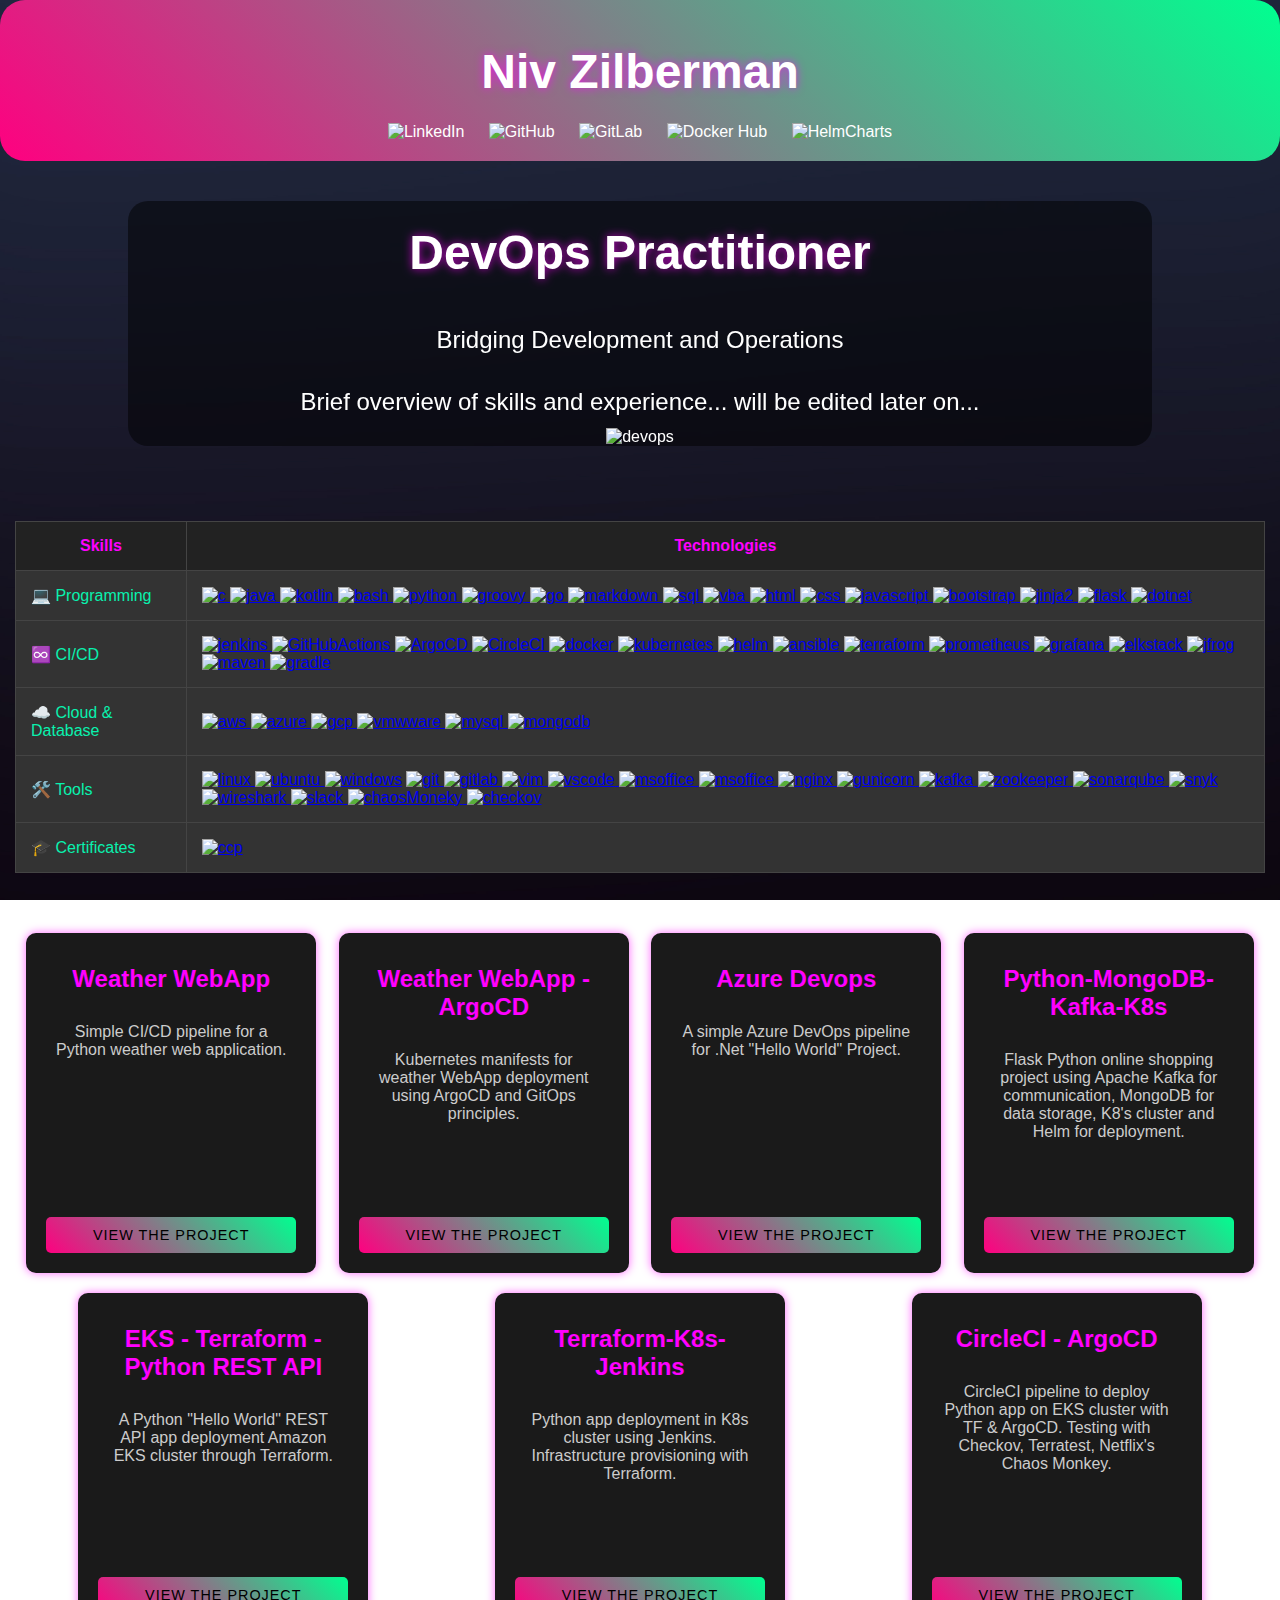
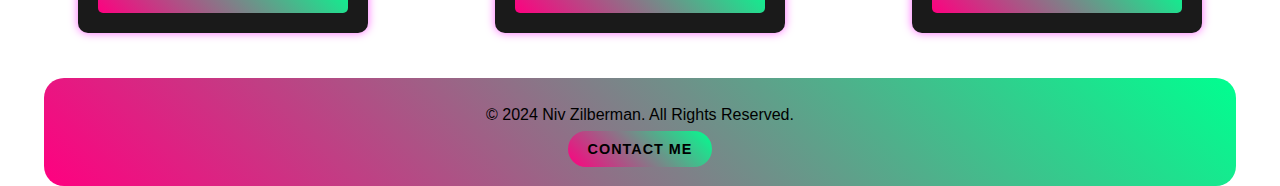
==== index.html @ fedc9cf6 "Update index.html" ====
<!DOCTYPE html>
<html lang="en">
<head>
    <meta charset="UTF-8">
    <meta name="viewport" content="width=device-width, initial-scale=1.0">
    <title>Niv's DevOps Portfolio</title>
    <style>
        html {
            scroll-behavior: smooth;
            height: 100%;
        }
        
        body {
            background: url('./images/bg.jpg') no-repeat center center fixed;
            background-size: cover;
            height: 100%;
            color: #e6e6e6;
            font-family: 'Roboto', sans-serif;
            margin: 0;
            padding: 0;
            box-sizing: border-box;
        }

        h1, h2, h3, p {
            margin: 0;
            padding: 0.5em;
        }

        header {
            background: linear-gradient(45deg, #ff0080, #00ff90);
            border-radius: 25px;
            padding: 20px;
            text-align: center;
            color: white;
        }

        header h1 {
            font-size: 3rem;
            text-shadow: 0 0 10px rgba(255, 0, 255, 0.7);
        }

        nav a {
            margin: 10px;
            text-decoration: none;
            color: white;
        }

        nav a:hover {
            transform: scale(1.1);
            transition: transform 0.2s;
        }

        nav img {
            transition: transform 0.2s;
        }

        nav img:hover {
            transform: scale(1.2);
        }

        .hero {
            background: url('https://images.unsplash.com/photo-1516168810939-79b33800f27d?fit=crop&w=1000&h=600&q=80') center/cover no-repeat;
            color: white;
            text-align: center;
            padding: 40px 0;
            position: relative;
        }

        .hero div {
            background: rgba(0, 0, 0, 0.5);
            border-radius: 20px;
            backdrop-filter: blur(10px);
            max-width: 80%;
            margin: 0 auto;
        }

        .hero h2 {
            font-size: 3rem;
            text-shadow: 0 0 10px rgba(255, 0, 255, 0.7);
        }

        .hero p {
            font-size: 1.5rem;
            margin-top: 10px;
         }

        .skills {
            padding: 15px;
            text-align: center;
        }

        .skills h2 {
            font-size: 3rem;
            color: #ff00ff;
        }

        .skills .table-wrapper {
            margin-top: 20px;
        }

        table {
            width: 100%;
            border-collapse: collapse;
            margin: 20px 0;
        }

        table th, table td {
            padding: 15px;
            border: 1px solid #444;
        }

        table th {
            background-color: #222;
            text-align: center;
            color: #ff00ff;
        }

        table td {
            background-color: #333;
            color: #09f1ae ;
            text-align: left;
        }
        
        .projects {
            color: #e6e6e6;
            padding: 15px;
            display: flex;
            flex-wrap: wrap;
            justify-content: space-around;
        }

        .project-card {
            background-color: #1a1a1a;
            border-radius: 10px;
            padding: 20px;
            margin: 10px;
            width: 250px;
            box-shadow: 0 0 10px rgba(255, 0, 255, 0.6);
            text-align: center;
            display: flex;
            flex-direction: column;
            justify-content: space-between;
            height: 300px; 
        }

        .project-card:hover {
            transform: translateY(-10px);
        }

        .project-card h3 {
            font-size: 1.5rem;
            color: #ff00ff;
            margin-bottom: 10px;
        }

        .project-card p {
            color: #cccccc;
        }

        .project-card .btn {
            margin-top: auto;
            align-self: stretch;
            background-color: #ec44f1;
            color: black;
            border: none;
            padding: 10px 20px;
            border-radius: 5px;
            cursor: pointer;
            transition: background-color 0.3s;
        }

        .btn {
            margin-top: 15px;
            padding: 10px 20px;
            background: linear-gradient(45deg, #ff0080, #00ff90);
            color: white;
            border: none;
            border-radius: 5px;
            cursor: pointer;
            text-transform: uppercase;
            letter-spacing: 1px;
        }

        .btn a {
            text-decoration: none;
            color: inherit;
        }

        .btn:hover {
            background: linear-gradient(45deg, #00ff90, #ff0080);
        }
        
        footer {
            background-color: #1e1e1e;
            color: #888;
            text-align: center;
            padding: 20px;
            font-size: 0.9rem;
        }

        footer p {
            color: #999;
        }

        footer p a {
            color: #00ff90;
            text-decoration: none;
        }

        footer p a:hover {
            color: #ff0080;
        }
    </style>
</head>
<body>

<header id="top">
    <h1>Niv Zilberman</h1>
    <nav>
        <a href="https://www.linkedin.com/in/niv-zilberman/"><img width="32px" alt="LinkedIn" title="LinkedIn" src="https://i.imgur.com/yRpa1dQ.png"/></a>
        <a href="https://github.com/niv-devops"><img src="https://static-00.iconduck.com/assets.00/github-desktop-icon-256x256-rporzkkh.png" width="40" height="40" alt="GitHub"/></a>
        <a href="https://gitlab.com/realgoofy"><img width="50px" alt="GitLab" title="GitLab" src="https://img.icons8.com/nolan/200/gitlab.png"/></a>
        <a href="https://hub.docker.com/u/devopsgoofy"><img src="https://miro.medium.com/v2/resize:fit:601/0*1XzkA-KeQkc2ugix.png" width="60" height="40" alt="Docker Hub"/></a>
        <a href="https://artifacthub.io/packages/search?user=goofy&sort=relevance&page=1"><img width="40px" alt="HelmCharts" title="HelmCharts" src="https://artifacthub.io/static/media/placeholder_pkg_helm.png"/></a>
    </nav>
</header>

<section class="hero">
    <div>
        <h2>DevOps Practitioner</h2>
        <p>Bridging Development and Operations</p>
        <p>Brief overview of skills and experience... will be edited later on...</p>
        <img src="https://www.doit.com/wp-content/uploads/2023/04/aws-dev-ops-hero-graphic-1.png" alt="devops" width="350" height="auto"/>
    </div>
</section>

<section class="skills">
    <div class="table-wrapper">
        <table>
            <thead>
                <tr>
                    <th>Skills</th>
                    <th>Technologies</th>
                </tr>
            </thead>
            <tbody>
                <tr>
                    <td>💻 Programming</td>
                    <td>
                      <a href="https://www.cprogramming.com" target="_blank" rel="noreferrer"> <img src="https://raw.githubusercontent.com/devicons/devicon/master/icons/c/c-original.svg" alt="c" width="40" height="40"/> </a>
                      <a href="https://www.java.com/en" target="_blank" rel="noreferrer"> <img src="https://upload.wikimedia.org/wikipedia/en/thumb/3/30/Java_programming_language_logo.svg/800px-Java_programming_language_logo.svg.png" alt="java" width="40" height="40"/> </a>
                      <a href="https://kotlinlang.org/" target="_blank" rel="noreferrer"> <img src="https://upload.wikimedia.org/wikipedia/commons/7/74/Kotlin_Icon.png" alt="kotlin" width="40" height="40"/> </a>
                    <a href="https://www.gnu.org/software/bash" target="_blank" rel="noreferrer"> <img src="https://i0.wp.com/cachecrew.com/blog/wp-content/uploads/2023/03/kisspng-bash-shell-script-command-line-interface-z-shell-5b3df572212d73.0687702015307871861359.png?fit=528%2C528&ssl=1" alt="bash" width="40" height="40"/> </a>
<a href="https://www.python.org" target="_blank" rel="noreferrer"> <img src="https://raw.githubusercontent.com/devicons/devicon/master/icons/python/python-original.svg" alt="python" width="40" height="40"/> </a>
<a href="https://groovy-lang.org" target="_blank" rel="noreferrer"> <img src="https://upload.wikimedia.org/wikipedia/commons/thumb/3/36/Groovy-logo.svg/800px-Groovy-logo.svg.png" alt="groovy" width="40" height="40"/> </a>
<a href="https://go.dev/" target="_blank" rel="noreferrer"> <img src="https://miro.medium.com/v2/resize:fit:600/1*i2skbfmDsHayHhqPfwt6pA.png" alt="go" width="40" height="40"/> </a>
<a href="https://yaml.org" target="_blank" rel="noreferrer"> <img src="https://cdn-icons-png.flaticon.com/256/9749/9749063.png" alt="markdown" width="40" height="40"/> </a>
<a href="https://www.mysql.com" target="_blank" rel="noreferrer"> <img src="https://cdn.freelogovectors.net/svg12/azure_sql_database_logo_freelogovectors.net.svg" alt="sql" width="40" height="40"/> </a>
<a href="https://learn.microsoft.com/en-us/office/vba/api/overview/" target="_blank" rel="noreferrer"> <img src="https://virochenko.gallerycdn.vsassets.io/extensions/virochenko/vba-fullcodesnippets/1.4.0/1699541420755/Microsoft.VisualStudio.Services.Icons.Default" alt="vba" width="40" height="40"/> </a>
<a href="https://html.spec.whatwg.org" target="_blank" rel="noreferrer"> <img src="https://cdn.iconscout.com/icon/free/png-256/free-html-5-logo-icon-download-in-svg-png-gif-file-formats--programming-langugae-language-pack-logos-icons-1175208.png?f=webp&w=256" alt="html" width="40" height="40"/> </a>
<a href="https://www.w3.org/TR/CSS/#css" target="_blank" rel="noreferrer"> <img src="https://cdn.worldvectorlogo.com/logos/css-3.svg" alt="css" width="40" height="40"/> </a>
<a href="https://ecma-international.org/publications-and-standards/standards/ecma-262/" target="_blank" rel="noreferrer"> <img src="https://seeklogo.com/images/J/javascript-logo-8892AEFCAC-seeklogo.com.png" alt="javascript" width="40" height="40"/> </a>
<a href="https://getbootstrap.com/" target="_blank" rel="noreferrer"> <img src="https://upload.wikimedia.org/wikipedia/commons/thumb/b/b2/Bootstrap_logo.svg/1200px-Bootstrap_logo.svg.png" alt="bootstrap" width="40" height="40"/> </a>
<a href="https://jinja.palletsprojects.com/en/stable/" target="_blank" rel="noreferrer"> <img src="https://w.wol.ph/wp-content/uploads/2014/01/jinja2.png" alt="jinja2" width="40" height="40"/> </a>
<a href="https://flask.palletsprojects.com/" target="_blank" rel="noreferrer"> <img src="https://img.icons8.com/?size=128&id=ewGOClUtmFX4&format=png" alt="flask" width="40" height="40"/> </a>
<a href="https://dotnet.microsoft.com/en-us/" target="_blank" rel="noreferrer"> <img src="https://static-00.iconduck.com/assets.00/dotnet-icon-2048x2048-6nj1im30.png" alt="dotnet" width="40" height="40"/> </a>
                  </td>
                    </td>
                </tr>
                <tr>
                    <td>♾️ CI/CD</td>
                    <td>
                        <a href="https://www.jenkins.io" target="_blank" rel="noreferrer"> <img src="https://www.vectorlogo.zone/logos/jenkins/jenkins-icon.svg" alt="jenkins" width="40" height="40"/> </a>
<a href="https://github.com/features/actions" target="_blank" rel="noreferrer"> <img src="https://miro.medium.com/v2/resize:fit:400/1*txwKGJOoQ2W0ka_9htbu0Q.png" alt="GitHubActions" width="40" height="40"/> </a>
<a href="https://argoproj.github.io/cd/" target="_blank" rel="noreferrer"> <img src="https://metakube.com/content/images/2023/02/argo-icon-color.png" alt="ArgoCD" width="40" height="40"/> </a>
                        <a href="https://circleci.com/" target="_blank" rel="noreferrer"> <img src="https://static-00.iconduck.com/assets.00/file-type-circleci-icon-252x256-0nzrwpuu.png" alt="CircleCI" width="40" height="40"/> </a>
<a href="https://www.docker.com/" target="_blank" rel="noreferrer"> <img src="https://raw.githubusercontent.com/devicons/devicon/master/icons/docker/docker-original-wordmark.svg" alt="docker" width="40" height="40"/> </a>
<a href="https://kubernetes.io" target="_blank" rel="noreferrer"> <img src="https://www.vectorlogo.zone/logos/kubernetes/kubernetes-icon.svg" alt="kubernetes" width="40" height="40"/> </a>
<a href="https://helm.sh/" target="_blank" rel="noreferrer"> <img src="https://miro.medium.com/v2/resize:fit:303/1*nViWw5hFgS7l3vu1RkO3YA.png" alt="helm" width="40" height="40"/> </a>
<a href="https://www.ansible.com/" target="_blank" rel="noreferrer"> <img src="https://static-00.iconduck.com/assets.00/file-type-ansible-icon-256x256-ubp9wpth.png" alt="ansible" width="40" height="40"/> </a>
<a href="https://www.terraform.io/" target="_blank" rel="noreferrer"> <img src="https://static-00.iconduck.com/assets.00/terraform-icon-1803x2048-hodrzd3t.png" alt="terraform" width="40" height="40"/> </a>
<a href="https://prometheus.io/" target="_blank" rel="noreferrer"> <img src="https://static-00.iconduck.com/assets.00/prometheus-icon-511x512-1vmxbcxr.png" alt="prometheus" width="40" height="40"/> </a>
<a href="https://grafana.com/" target="_blank" rel="noreferrer"> <img src="https://upload.wikimedia.org/wikipedia/commons/3/3b/Grafana_icon.svg" alt="grafana" width="40" height="40"/> </a>
<a href="https://www.elastic.co/" target="_blank" rel="noreferrer"> <img src="https://global.discourse-cdn.com/uipath/optimized/3X/5/4/5461df8fd2fe783981b0180332821184b729980e_2_500x500.png" alt="elkstack" width="40" height="40"/> </a>
<a href="https://jfrog.com/" target="_blank" rel="noreferrer"> <img src="https://seeklogo.com/images/J/jfrog-logo-BECF90A154-seeklogo.com.png" alt="jfrog" width="40" height="40"/> </a>
<a href="https://maven.apache.org/" target="_blank" rel="noreferrer"> <img src="https://www.zeespire.com/assets/images/posts/0013/maven.png" alt="maven" width="40" height="40"/> </a>
<a href="https://gradle.org/" target="_blank" rel="noreferrer"> <img src="https://cdn.iconscout.com/icon/free/png-256/free-gradle-2-1174969.png" alt="gradle" width="40" height="40"/> </a>
                    </td>
                </tr>
                <tr>
                    <td>☁️ Cloud & Database</td>
                    <td>
                      <a href="https://aws.amazon.com" target="_blank" rel="noreferrer"> <img src="https://www.steerbridge.com/hs-fs/hubfs/Assets_2023/aws%20white%20transparent.png?width=400&height=259&name=aws%20white%20transparent.png" alt="aws" width="40" height="40"/> </a>
<a href="https://azure.microsoft.com/en-us" target="_blank" rel="noreferrer"> <img src="https://upload.wikimedia.org/wikipedia/commons/thumb/f/fa/Microsoft_Azure.svg/1200px-Microsoft_Azure.svg.png" alt="azure" width="40" height="40"/> </a>
<a href="https://cloud.google.com/?hl=en" target="_blank" rel="noreferrer"> <img src="https://www.univio.com/wp-content/uploads/2023/07/GCP-Logo-sygnet-1.png" alt="gcp" width="40" height="40"/> </a>
<a href="https://www.vmware.com/" target="_blank" rel="noreferrer"> <img src="https://www.cloudcomputing-news.net/wp-content/uploads/2022/02/vmware-logo.png" alt="vmwware" width="40" height="40"/> </a>
<a href="https://www.mysql.com" target="_blank" rel="noreferrer"> <img src="https://cdn.clever-cloud.com/uploads/2023/03/mysql.svg" alt="mysql" width="40" height="40"/> </a>
<a href="https://www.mongodb.com" target="_blank" rel="noreferrer"> <img src="https://miro.medium.com/v2/resize:fit:512/1*doAg1_fMQKWFoub-6gwUiQ.png" alt="mongodb" width="40" height="40"/> </a>  
                    </td>
                </tr>
                <tr>
                    <td>🛠️ Tools</td>
                    <td>
                        <a href="https://www.linux.org" target="_blank" rel="noreferrer"> <img src="https://raw.githubusercontent.com/devicons/devicon/master/icons/linux/linux-original.svg" alt="linux" width="40" height="40"/> </a>
<a href="https://ubuntu.com" target="_blank" rel="noreferrer"> <img src="https://cp.beget.com/shared/n1byxn-jiJ9JcOXKDHTsER-FivGDMS94/ubuntu.png" alt="ubuntu" width="40" height="40"/> </a>
<a href="https://www.microsoft.com/en-us/windows" target="_blank" rel="noreferrer"><img src="https://upload.wikimedia.org/wikipedia/commons/thumb/5/5f/Windows_logo_-_2012.svg/1024px-Windows_logo_-_2012.svg.png" alt="windows" width="40" height="40"/></a>
<a href="https://git-scm.com/" target="_blank" rel="noreferrer"> <img src="https://www.vectorlogo.zone/logos/git-scm/git-scm-icon.svg" alt="git" width="40" height="40"/> </a>
<a href="https://about.gitlab.com" target="_blank" rel="noreferrer"> <img src="https://www.cloudservices.store/site/wp-content/uploads/2020/10/logo-extra-whitespace.png" alt="gitlab" width="40" height="40"/> </a>
<a href="https://www.vim.org" target="_blank" rel="noreferrer"> <img src="https://upload.wikimedia.org/wikipedia/commons/9/9f/Vimlogo.svg" alt="vim" width="40" height="40"/> </a>
<a href="https://code.visualstudio.com" target="_blank" rel="noreferrer"> <img src="https://i0.wp.com/teech.com.br/wp-content/uploads/2020/01/VsCode.png?fit=512%2C512" alt="vscode" width="40" height="40"/> </a>
<a href="https://www.office.com" target="_blank" rel="noreferrer"> <img src="https://iconape.com/wp-content/png_logo_vector/microsoft-office-logo-2019-present.png" alt="msoffice" width="40" height="40"/> </a>
<a href="https://www.office.com" target="_blank" rel="noreferrer"> <img src="https://www.nexustek.com/wp-content/uploads/2024/08/Microsoft_365_2022.svg.png" alt="msoffice" width="40" height="40"/> </a>
<a href="https://nginx.org/en/" target="_blank" rel="noreferrer"> <img src="https://cdn.iconscout.com/icon/free/png-512/free-nginx-logo-icon-download-in-svg-png-gif-file-formats--technology-social-media-company-brand-vol-5-pack-logos-icons-2945048.png?f=webp&w=256" alt="nginx" width="40" height="40"/> </a>
<a href="https://gunicorn.org/" target="_blank" rel="noreferrer"> <img src="https://static-00.iconduck.com/assets.00/gunicorn-icon-2048x1245-14wjcllu.png" alt="gunicorn" width="40" height="40"/> </a>
<a href="https://kafka.apache.org/" target="_blank" rel="noreferrer"> <img src="https://www.sentinelone.com/wp-content/uploads/2019/07/19130737/Kafka_use_cases_indicated_by_Kafka_logo_with_Scalyr_colors.png" alt="kafka" width="40" height="40"/> </a>
<a href="https://zookeeper.apache.org/" target="_blank" rel="noreferrer"> <img src="https://dezyre.gumlet.io/files.dezyre.com/images/Tutorials/zookeeper_logo.png?w=360&dpr=2.6" alt="zookeeper" width="40" height="40"/> </a>
<a href="https://www.sonarsource.com/" target="_blank" rel="noreferrer"> <img src="https://cdn.worldvectorlogo.com/logos/sonarqube-1.svg" alt="sonarqube" width="40" height="40"/> </a>
<a href="https://snyk.io" target="_blank" rel="noreferrer"> <img src="https://cdnlogo.com/logos/s/52/snyk.svg" alt="snyk" width="40" height="40"/> </a>
<a href="https://www.wireshark.org/" target="_blank" rel="noreferrer"> <img src="https://upload.wikimedia.org/wikipedia/commons/thumb/c/c6/Wireshark_icon_new.png/480px-Wireshark_icon_new.png" alt="wireshark" width="40" height="40"/> </a>
<a href="https://slack.com" target="_blank" rel="noreferrer"> <img src="https://www.steel-eye.com/hubfs/Slack%20Logo.png" alt="slack" width="40" height="40"/> </a>
                        <a href="https://netflix.github.io/chaosmonkey/" target="_blank" rel="noreferrer"> <img src="https://media.licdn.com/dms/image/v2/C5612AQG3tvjyBHOGqw/article-inline_image-shrink_400_744/article-inline_image-shrink_400_744/0/1589904203932?e=1735171200&v=beta&t=L-qRQKycE-4OzBQaLV92BP9D48mmJB0X8tQR-Ium3Ls" alt="chaosMoneky" width="40" height="40"/> </a>
<a href="https://www.checkov.io/" target="_blank" rel="noreferrer"> <img src="https://miro.medium.com/v2/resize:fit:861/1*pCFbZ09LlUJpQdR21nnH0Q.png" alt="checkov" width="40" height="40"/> </a>
                    </td>
                </tr>
                <tr>
                    <td>🎓 Certificates</td>
                    <td>
                      <a href="https://www.credly.com/badges/6479e509-b1a1-4fa6-897b-a9df93da6d7f/public_url" target="_blank" rel="noreferrer"> <img src="https://d1.awsstatic.com/training-and-certification/certification-badges/AWS-Certified-Cloud-Practitioner_badge.634f8a21af2e0e956ed8905a72366146ba22b74c.png" alt="ccp" width="80" height="80"/> </a>    
                    </td>
                </tr>
            </tbody>
        </table>
    </div>
</section>

<section id="projects" class="projects">
    <div class="project-card">
        <h3 class="project-title">Weather WebApp</h3>
        <p class="project-description">Simple CI/CD pipeline for a Python weather web application.</p>
        <button class="btn"><a href="https://github.com/niv-devops/weather-webapp" style="color: inherit; text-decoration: none;">View The Project</a></button>
    </div>
    <div class="project-card">
        <h3 class="project-title">Weather WebApp - ArgoCD</h3>
        <p class="project-description">Kubernetes manifests for weather WebApp deployment using ArgoCD and GitOps principles.</p>
        <button class="btn"><a href="https://github.com/niv-devops/webapp-argocd" style="color: inherit; text-decoration: none;">View The Project</a></button>
    </div>
    <div class="project-card">
        <h3 class="project-title">Azure Devops</h3>
        <p class="project-description">A simple Azure DevOps pipeline for .Net "Hello World" Project.</p>
        <button class="btn"><a href="https://github.com/niv-devops/azure-devops-dotnet" style="color: inherit; text-decoration: none;">View The Project</a></button>
    </div>
    <div class="project-card">
        <h3 class="project-title">Python-MongoDB-Kafka-K8s</h3>
        <p class="project-description">Flask Python online shopping project using Apache Kafka for communication, MongoDB for data storage, K8's cluster and Helm for deployment.</p>
        <button class="btn"><a href="https://github.com/niv-devops/python-mongodb-kafka" style="color: inherit; text-decoration: none;">View The Project</a></button>
    </div>
    <div class="project-card">
        <h3 class="project-title">EKS - Terraform - Python REST API</h3>
        <p class="project-description">A Python "Hello World" REST API app deployment Amazon EKS cluster through Terraform.</p>
        <button class="btn"><a href="https://github.com/niv-devops/eks-terraform-python-rest-api" style="color: inherit; text-decoration: none;">View The Project</a></button>
    </div>
    <div class="project-card">
        <h3 class="project-title">Terraform-K8s-Jenkins</h3>
        <p class="project-description">Python app deployment in K8s cluster using Jenkins. Infrastructure provisioning with Terraform.</p>
        <button class="btn"><a href="https://github.com/niv-devops/tf-k8s-jenkins" style="color: inherit; text-decoration: none;">View The Project</a></button>
    </div>
    <div class="project-card">
        <h3 class="project-title">CircleCI - ArgoCD</h3>
        <p class="project-description">CircleCI pipeline to deploy Python app on EKS cluster with TF & ArgoCD. Testing with Checkov, Terratest, Netflix's Chaos Monkey.</p>
        <button class="btn"><a href="https://github.com/niv-devops/circleCI-argoCD" style="color: inherit; text-decoration: none;">View The Project</a></button>
    </div>
</section>

<footer class="footer">
    <p>© 2024 Niv Zilberman. All Rights Reserved.</p>
    <p><a href="#top" class="btn">Contact Me</a></p>
</footer>

    <style>
    footer {
        background: linear-gradient(45deg, #ff0080, #00ff90);
        padding: 20px;
        text-align: center;
        color: black;
        border-radius: 20px;
        margin: 20px auto;
        max-width: 90%;
    }

    footer p {
        color: black;
        font-size: 1rem;
    }

    footer p a {
        color: #fff;
        text-decoration: none;
        font-weight: bold;
    }

    footer p a:hover {
        color: #black;
    }

    .btn {
        padding: 10px 20px;
        background: linear-gradient(45deg, #ff0080, #00ff90);
        color: black;
        border: none;
        border-radius: 20px;
        cursor: pointer;
        text-transform: uppercase;
        font-size: 0.9rem;
    }

    .btn:hover {
        background: linear-gradient(45deg, #00ff90, #ff0080);
    }
</style>

</body>
</html>
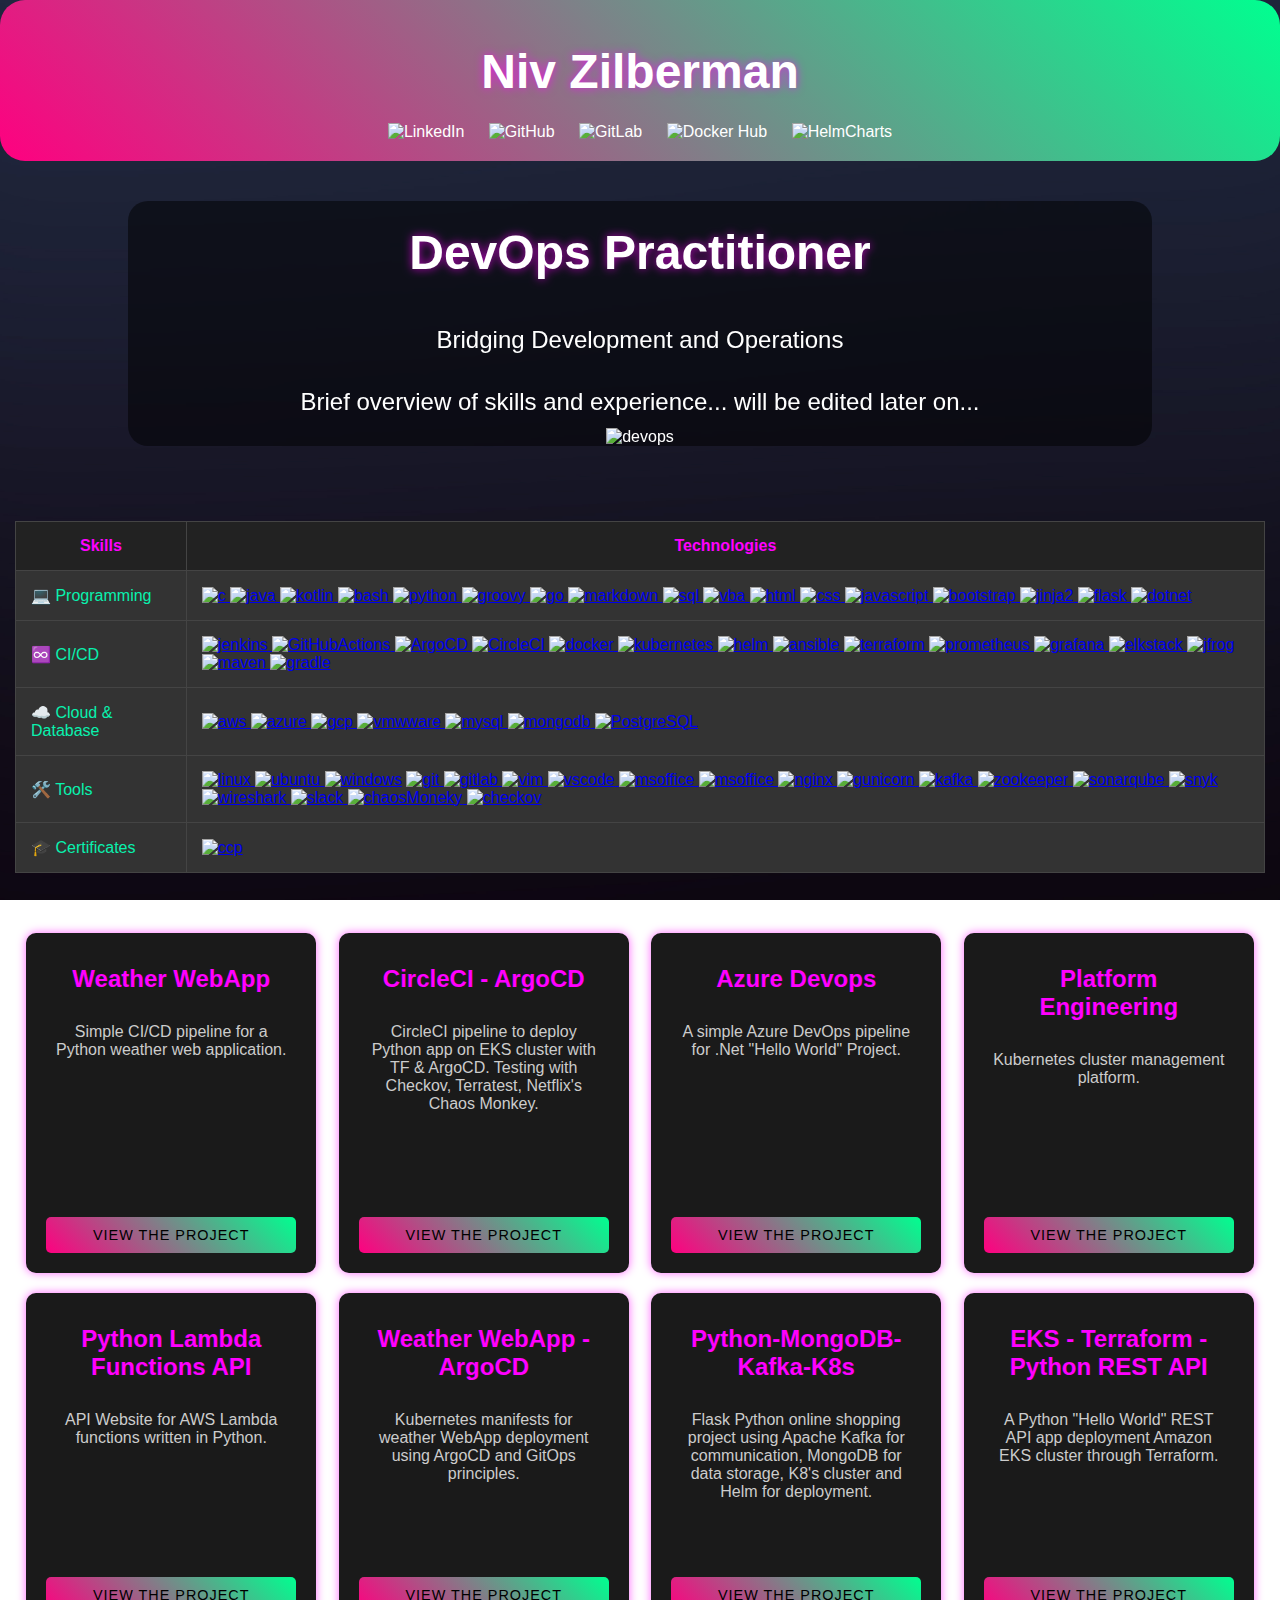
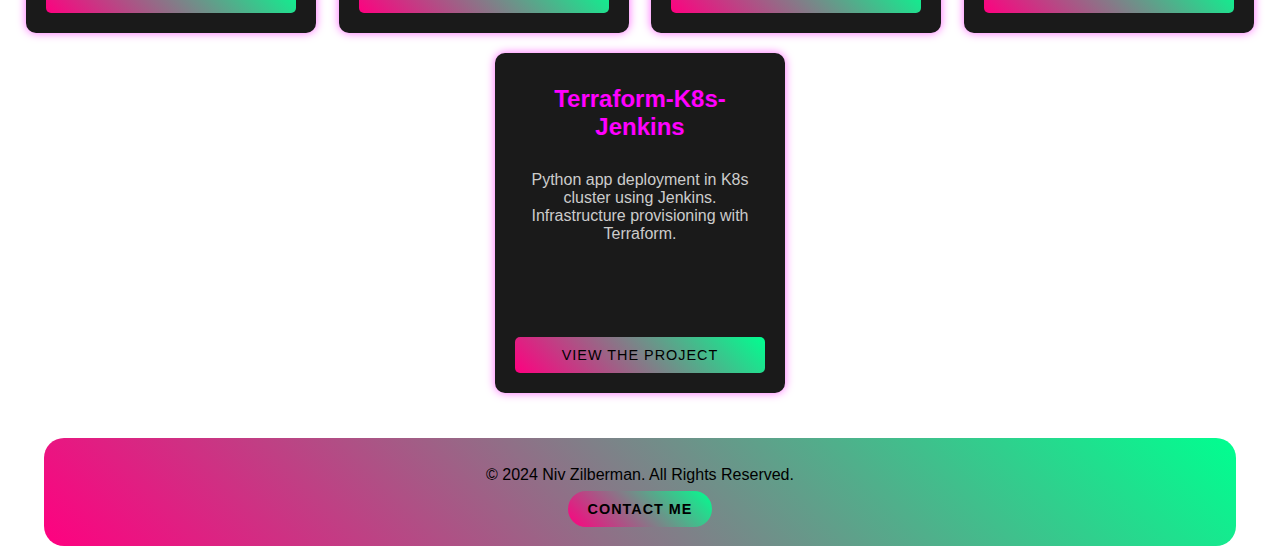
==== commit 6f94fbd7: "Update index.html" ====
--- a/index.html
+++ b/index.html
@@ -296,6 +296,7 @@
 <a href="https://www.vmware.com/" target="_blank" rel="noreferrer"> <img src="https://www.cloudcomputing-news.net/wp-content/uploads/2022/02/vmware-logo.png" alt="vmwware" width="40" height="40"/> </a>
 <a href="https://www.mysql.com" target="_blank" rel="noreferrer"> <img src="https://cdn.clever-cloud.com/uploads/2023/03/mysql.svg" alt="mysql" width="40" height="40"/> </a>
 <a href="https://www.mongodb.com" target="_blank" rel="noreferrer"> <img src="https://miro.medium.com/v2/resize:fit:512/1*doAg1_fMQKWFoub-6gwUiQ.png" alt="mongodb" width="40" height="40"/> </a>  
+<a href="https://www.postgresql.org/" target="_blank" rel="noreferrer"> <img src="https://upload.wikimedia.org/wikipedia/commons/thumb/2/29/Postgresql_elephant.svg/800px-Postgresql_elephant.svg.png" alt="PostgreSQL" width="40" height="40"/> </a>
                     </td>
                 </tr>
                 <tr>
@@ -340,16 +341,31 @@
         <button class="btn"><a href="https://github.com/niv-devops/weather-webapp" style="color: inherit; text-decoration: none;">View The Project</a></button>
     </div>
     <div class="project-card">
+        <h3 class="project-title">CircleCI - ArgoCD</h3>
+        <p class="project-description">CircleCI pipeline to deploy Python app on EKS cluster with TF & ArgoCD. Testing with Checkov, Terratest, Netflix's Chaos Monkey.</p>
+        <button class="btn"><a href="https://github.com/niv-devops/circleCI-argoCD" style="color: inherit; text-decoration: none;">View The Project</a></button>
+    </div>
+    <div class="project-card">
+        <h3 class="project-title">Azure Devops</h3>
+        <p class="project-description">A simple Azure DevOps pipeline for .Net "Hello World" Project.</p>
+        <button class="btn"><a href="https://github.com/niv-devops/azure-devops-dotnet" style="color: inherit; text-decoration: none;">View The Project</a></button>
+    </div>
+    <div class="project-card">
+        <h3 class="project-title">Platform Engineering</h3>
+        <p class="project-description">Kubernetes cluster management platform.</p>
+        <button class="btn"><a href="https://github.com/niv-devops/platform_engineering" style="color: inherit; text-decoration: none;">View The Project</a></button>
+    </div>
+    <div class="project-card">
+        <h3 class="project-title">Python Lambda Functions API</h3>
+        <p class="project-description">API Website for AWS Lambda functions written in Python.</p>
+        <button class="btn"><a href="https://github.com/niv-devops/python-lambda-api" style="color: inherit; text-decoration: none;">View The Project</a></button>
+    </div>
+    <div class="project-card">
         <h3 class="project-title">Weather WebApp - ArgoCD</h3>
         <p class="project-description">Kubernetes manifests for weather WebApp deployment using ArgoCD and GitOps principles.</p>
         <button class="btn"><a href="https://github.com/niv-devops/webapp-argocd" style="color: inherit; text-decoration: none;">View The Project</a></button>
     </div>
     <div class="project-card">
-        <h3 class="project-title">Azure Devops</h3>
-        <p class="project-description">A simple Azure DevOps pipeline for .Net "Hello World" Project.</p>
-        <button class="btn"><a href="https://github.com/niv-devops/azure-devops-dotnet" style="color: inherit; text-decoration: none;">View The Project</a></button>
-    </div>
-    <div class="project-card">
         <h3 class="project-title">Python-MongoDB-Kafka-K8s</h3>
         <p class="project-description">Flask Python online shopping project using Apache Kafka for communication, MongoDB for data storage, K8's cluster and Helm for deployment.</p>
         <button class="btn"><a href="https://github.com/niv-devops/python-mongodb-kafka" style="color: inherit; text-decoration: none;">View The Project</a></button>
@@ -363,11 +379,6 @@
         <h3 class="project-title">Terraform-K8s-Jenkins</h3>
         <p class="project-description">Python app deployment in K8s cluster using Jenkins. Infrastructure provisioning with Terraform.</p>
         <button class="btn"><a href="https://github.com/niv-devops/tf-k8s-jenkins" style="color: inherit; text-decoration: none;">View The Project</a></button>
-    </div>
-    <div class="project-card">
-        <h3 class="project-title">CircleCI - ArgoCD</h3>
-        <p class="project-description">CircleCI pipeline to deploy Python app on EKS cluster with TF & ArgoCD. Testing with Checkov, Terratest, Netflix's Chaos Monkey.</p>
-        <button class="btn"><a href="https://github.com/niv-devops/circleCI-argoCD" style="color: inherit; text-decoration: none;">View The Project</a></button>
     </div>
 </section>
 
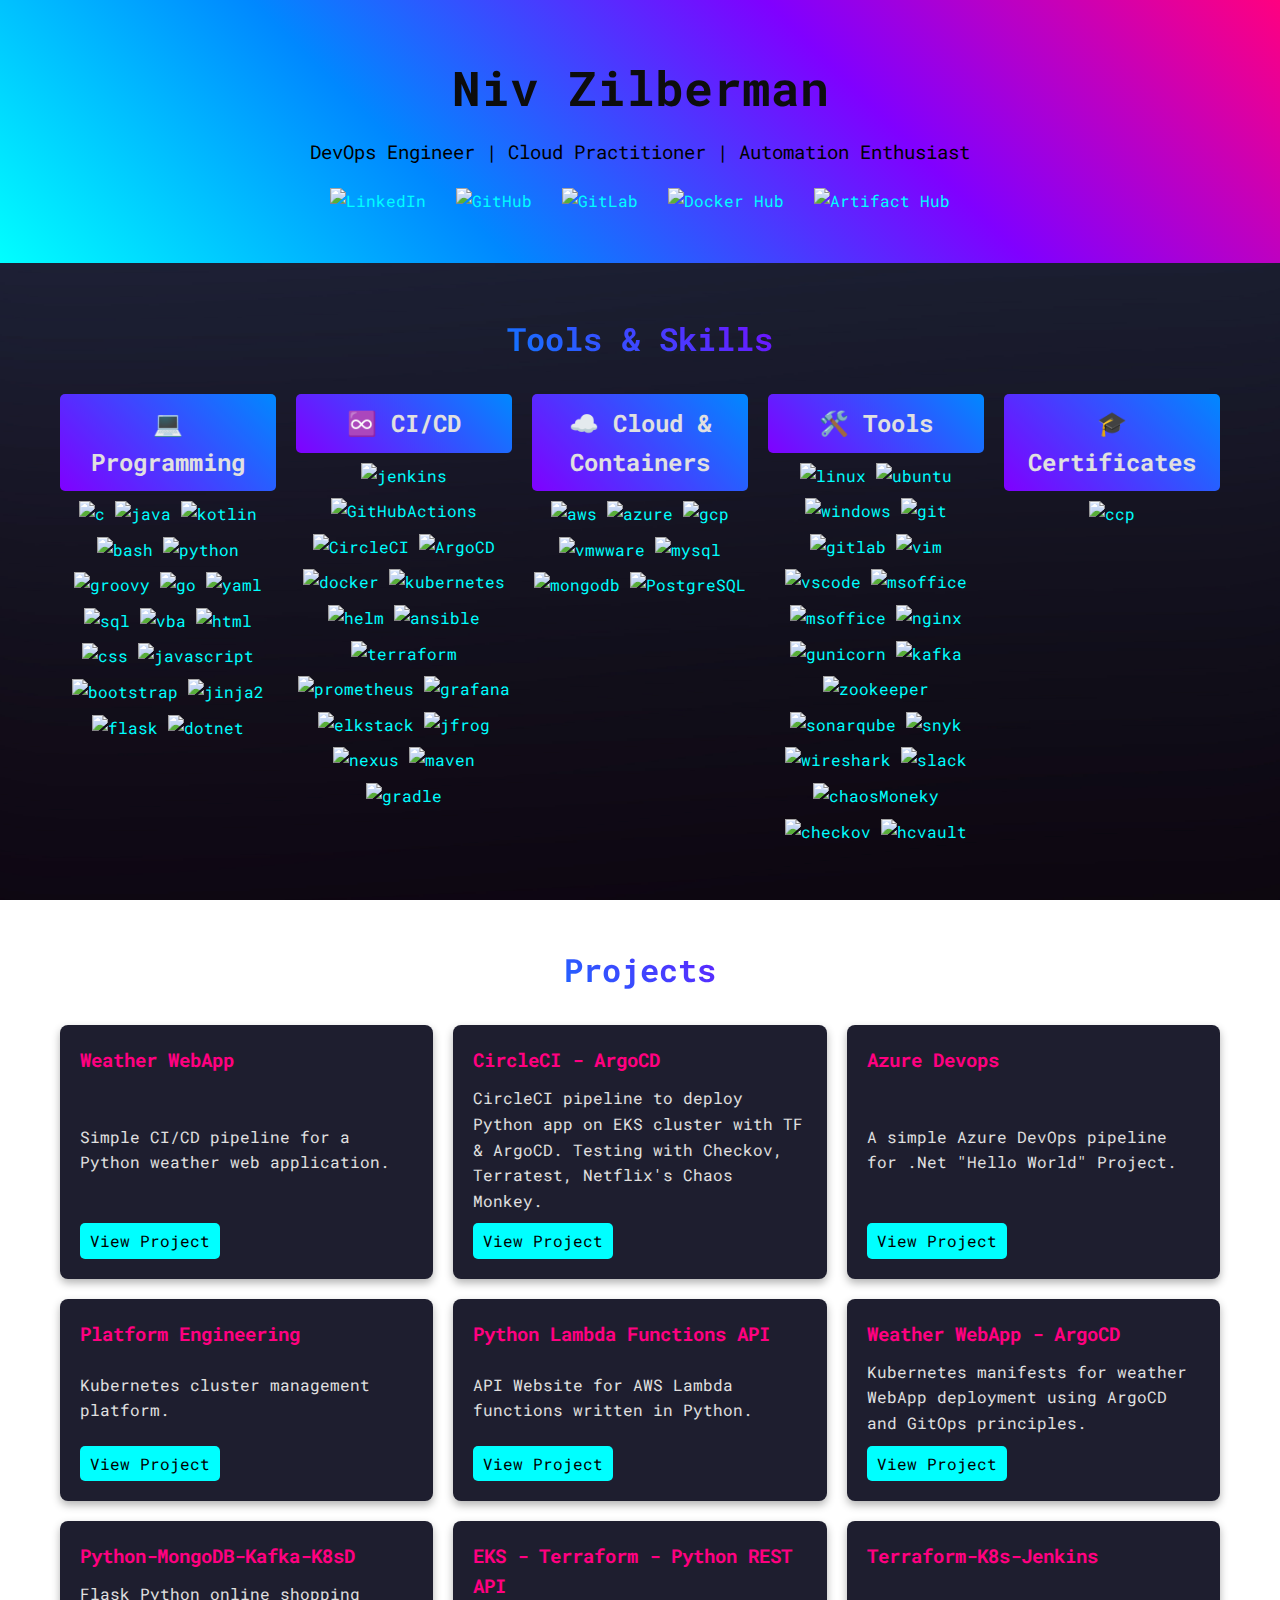
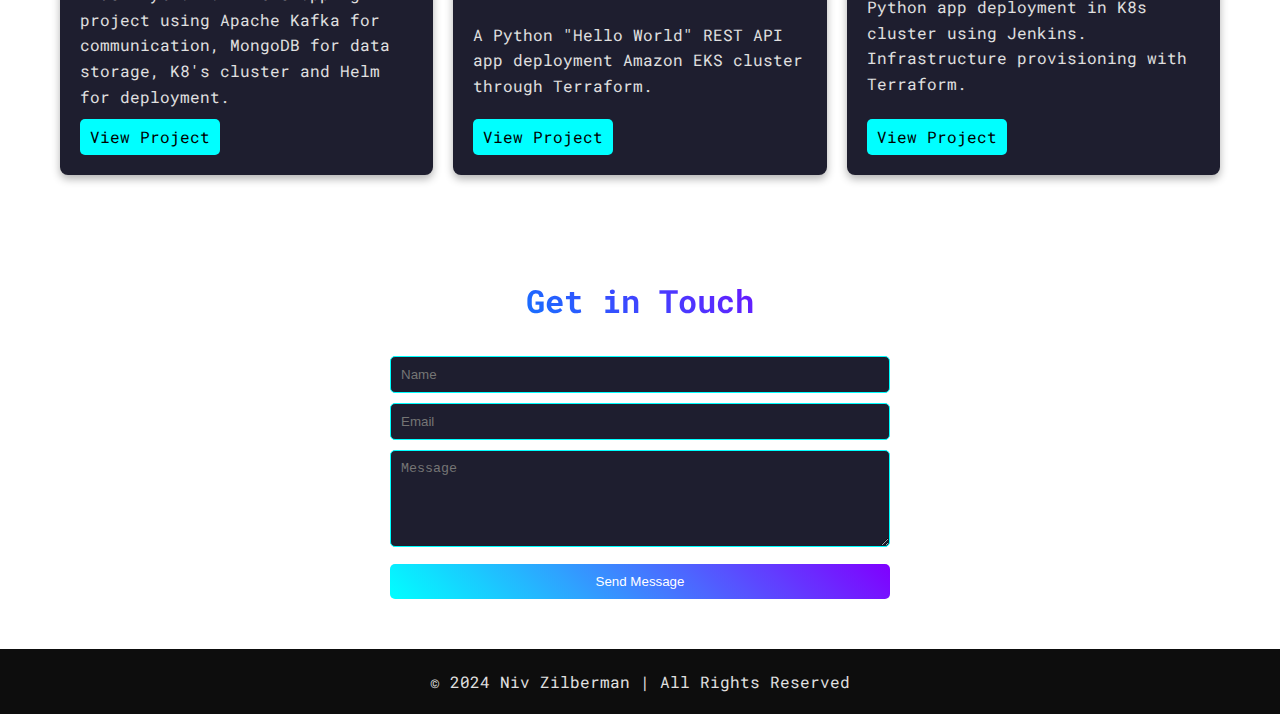
==== commit 9976485a: "Update index.html" ====
--- a/index.html
+++ b/index.html
@@ -1,433 +1,376 @@
 <!DOCTYPE html>
 <html lang="en">
 <head>
-    <meta charset="UTF-8">
-    <meta name="viewport" content="width=device-width, initial-scale=1.0">
-    <title>Niv's DevOps Portfolio</title>
-    <style>
-        html {
-            scroll-behavior: smooth;
-            height: 100%;
-        }
-        
-        body {
-            background: url('./images/bg.jpg') no-repeat center center fixed;
-            background-size: cover;
-            height: 100%;
-            color: #e6e6e6;
-            font-family: 'Roboto', sans-serif;
-            margin: 0;
-            padding: 0;
-            box-sizing: border-box;
-        }
-
-        h1, h2, h3, p {
-            margin: 0;
-            padding: 0.5em;
-        }
-
-        header {
-            background: linear-gradient(45deg, #ff0080, #00ff90);
-            border-radius: 25px;
-            padding: 20px;
-            text-align: center;
-            color: white;
-        }
-
-        header h1 {
-            font-size: 3rem;
-            text-shadow: 0 0 10px rgba(255, 0, 255, 0.7);
-        }
-
-        nav a {
-            margin: 10px;
-            text-decoration: none;
-            color: white;
-        }
-
-        nav a:hover {
-            transform: scale(1.1);
-            transition: transform 0.2s;
-        }
-
-        nav img {
-            transition: transform 0.2s;
-        }
-
-        nav img:hover {
-            transform: scale(1.2);
-        }
-
-        .hero {
-            background: url('https://images.unsplash.com/photo-1516168810939-79b33800f27d?fit=crop&w=1000&h=600&q=80') center/cover no-repeat;
-            color: white;
-            text-align: center;
-            padding: 40px 0;
-            position: relative;
-        }
-
-        .hero div {
-            background: rgba(0, 0, 0, 0.5);
-            border-radius: 20px;
-            backdrop-filter: blur(10px);
-            max-width: 80%;
-            margin: 0 auto;
-        }
-
-        .hero h2 {
-            font-size: 3rem;
-            text-shadow: 0 0 10px rgba(255, 0, 255, 0.7);
-        }
-
-        .hero p {
-            font-size: 1.5rem;
-            margin-top: 10px;
-         }
-
-        .skills {
-            padding: 15px;
-            text-align: center;
-        }
-
-        .skills h2 {
-            font-size: 3rem;
-            color: #ff00ff;
-        }
-
-        .skills .table-wrapper {
-            margin-top: 20px;
-        }
-
-        table {
-            width: 100%;
-            border-collapse: collapse;
-            margin: 20px 0;
-        }
-
-        table th, table td {
-            padding: 15px;
-            border: 1px solid #444;
-        }
-
-        table th {
-            background-color: #222;
-            text-align: center;
-            color: #ff00ff;
-        }
-
-        table td {
-            background-color: #333;
-            color: #09f1ae ;
-            text-align: left;
-        }
-        
-        .projects {
-            color: #e6e6e6;
-            padding: 15px;
-            display: flex;
-            flex-wrap: wrap;
-            justify-content: space-around;
-        }
-
-        .project-card {
-            background-color: #1a1a1a;
-            border-radius: 10px;
-            padding: 20px;
-            margin: 10px;
-            width: 250px;
-            box-shadow: 0 0 10px rgba(255, 0, 255, 0.6);
-            text-align: center;
-            display: flex;
-            flex-direction: column;
-            justify-content: space-between;
-            height: 300px; 
-        }
-
-        .project-card:hover {
-            transform: translateY(-10px);
-        }
-
-        .project-card h3 {
-            font-size: 1.5rem;
-            color: #ff00ff;
-            margin-bottom: 10px;
-        }
-
-        .project-card p {
-            color: #cccccc;
-        }
-
-        .project-card .btn {
-            margin-top: auto;
-            align-self: stretch;
-            background-color: #ec44f1;
-            color: black;
-            border: none;
-            padding: 10px 20px;
-            border-radius: 5px;
-            cursor: pointer;
-            transition: background-color 0.3s;
-        }
-
-        .btn {
-            margin-top: 15px;
-            padding: 10px 20px;
-            background: linear-gradient(45deg, #ff0080, #00ff90);
-            color: white;
-            border: none;
-            border-radius: 5px;
-            cursor: pointer;
-            text-transform: uppercase;
-            letter-spacing: 1px;
-        }
-
-        .btn a {
-            text-decoration: none;
-            color: inherit;
-        }
-
-        .btn:hover {
-            background: linear-gradient(45deg, #00ff90, #ff0080);
-        }
-        
-        footer {
-            background-color: #1e1e1e;
-            color: #888;
-            text-align: center;
-            padding: 20px;
-            font-size: 0.9rem;
-        }
-
-        footer p {
-            color: #999;
-        }
-
-        footer p a {
-            color: #00ff90;
-            text-decoration: none;
-        }
-
-        footer p a:hover {
-            color: #ff0080;
-        }
-    </style>
+  <meta charset="UTF-8">
+  <meta name="viewport" content="width=device-width, initial-scale=1.0">
+  <title>Niv Zilberman | DevOps Portfolio</title>
+  <link href="https://fonts.googleapis.com/css2?family=Roboto+Mono:wght@400;700&display=swap" rel="stylesheet">
+  <style>
+    * {
+      margin: 0;
+      padding: 0;
+      box-sizing: border-box;
+    }
+    body {
+      background: url('./images/bg.jpg') no-repeat center center fixed;
+      background-size: cover;
+      font-family: 'Roboto Mono', monospace;
+      height: 100%;
+      color: #e0e0e0;
+      line-height: 1.6;
+    }
+    a {
+      color: #00ffff;
+      text-decoration: none;
+    }
+    .container {
+      max-width: 1200px;
+      margin: 0 auto;
+      padding: 0 20px;
+    }
+    .gradient-glow {
+      background: linear-gradient(45deg, #00ffff, #0088ff, #8000ff, #ff0080);
+      -webkit-background-clip: text;
+      -webkit-text-fill-color: transparent;
+      animation: gradientGlow 5s infinite;
+    }
+    @keyframes gradientGlow {
+      0% { background-position: 0% 50%; }
+      50% { background-position: 100% 50%; }
+      100% { background-position: 0% 50%; }
+    }
+
+    /* Header */
+    header {
+      background: linear-gradient(45deg, #00ffff, #0088ff, #8000ff, #ff0080);
+      text-align: center;
+      padding: 50px 20px;
+    }
+    header h1 {
+      font-size: 3rem;
+      margin-bottom: 10px;
+      background: linear-gradient(45deg, #000000, #0c0c0c, #0e0e0f, #101011);
+      -webkit-background-clip: text;
+      -webkit-text-fill-color: transparent;
+    }
+    header p {
+      font-size: 1.2rem;
+      margin-bottom: 20px;
+      color: #000000;
+    }
+    header nav {
+      margin-top: 20px;
+    }
+    header nav a {
+      margin: 0 10px;
+    }
+    header nav img {
+      width: 40px;
+      height: 40px;
+      transition: transform 0.3s ease;
+    }
+    header nav img:hover {
+      transform: scale(1.1);
+    }
+
+    /* Sections */
+    section {
+      padding: 50px 0;
+    }
+    h2 {
+      font-size: 2rem;
+      margin-bottom: 30px;
+      text-align: center;
+      color: #00ffff;
+    }
+
+  /* Tools Section */
+  .tools-grid {
+      display: grid;
+      grid-template-columns: repeat(auto-fit, minmax(200px, 1fr));
+      gap: 20px;
+    }
+    .category {
+      text-align: center;
+    }
+    .tool {
+      background: linear-gradient(45deg, #8000ff, #0088ff);
+      font-size: 1.5em;
+      font-weight: bold;
+      margin-bottom: 10px;
+      padding: 10px;
+      border-radius: 5px;
+    }
+    .tools-icons {
+      display: flex;
+      flex-wrap: wrap;
+      gap: 10px;
+      justify-content: center;
+    }
+    .tools-icons a {
+      transition: transform 0.3s ease;
+    }
+    .tools-icons a:hover {
+      transform: scale(1.1);
+    }
+
+    /* Projects Section */
+    .project-grid {
+      display: grid;
+      grid-template-columns: repeat(auto-fit, minmax(300px, 1fr));
+      gap: 20px;
+    }
+    .project-card {
+      background: #1e1e2f;
+      padding: 20px;
+      border-radius: 8px;
+      box-shadow: 0 4px 8px rgba(0, 0, 0, 0.3);
+      display: flex;
+      flex-direction: column;
+      justify-content: space-between;
+    }
+    .project-card h3 {
+      margin-bottom: 10px;
+      color: #ff0080;
+    }
+    .project-card a {
+      display: inline-block;
+      width: fit-content;
+      margin-top: 10px;
+      padding: 5px 10px;
+      background-color: #00ffff;
+      color: black;
+      border-radius: 5px;
+      transition: background-color 1s ease;
+    }
+    .project-card a:hover {
+      background-color: #8000ff;
+    }
+
+    /* Contact Form */
+    form {
+      max-width: 500px;
+      margin: 0 auto;
+    }
+    input, textarea {
+      width: 100%;
+      padding: 10px;
+      margin-bottom: 10px;
+      background-color: #1e1e2f;
+      border: 1px solid #00ffff;
+      color: #e0e0e0;
+      border-radius: 5px;
+    }
+    button {
+      display: block;
+      width: 100%;
+      padding: 10px;
+      background: linear-gradient(45deg, #00ffff, #8000ff);
+      color: #ffffff;
+      border: none;
+      border-radius: 5px;
+      cursor: pointer;
+      transition: background 0.3s ease;
+    }
+    button:hover {
+      background: linear-gradient(45deg, #8000ff, #00ffff);
+    }
+
+    /* Footer */
+    footer {
+      background: #0d0d0d;
+      padding: 20px;
+      text-align: center;
+    }
+
+    /* Responsive Design */
+    @media (max-width: 768px) {
+      .project-grid, .tools-grid {
+        grid-template-columns: 1fr;
+      }
+    }
+  </style>
 </head>
 <body>
-
-<header id="top">
-    <h1>Niv Zilberman</h1>
-    <nav>
-        <a href="https://www.linkedin.com/in/niv-zilberman/"><img width="32px" alt="LinkedIn" title="LinkedIn" src="https://i.imgur.com/yRpa1dQ.png"/></a>
-        <a href="https://github.com/niv-devops"><img src="https://static-00.iconduck.com/assets.00/github-desktop-icon-256x256-rporzkkh.png" width="40" height="40" alt="GitHub"/></a>
-        <a href="https://gitlab.com/realgoofy"><img width="50px" alt="GitLab" title="GitLab" src="https://img.icons8.com/nolan/200/gitlab.png"/></a>
-        <a href="https://hub.docker.com/u/devopsgoofy"><img src="https://miro.medium.com/v2/resize:fit:601/0*1XzkA-KeQkc2ugix.png" width="60" height="40" alt="Docker Hub"/></a>
-        <a href="https://artifacthub.io/packages/search?user=goofy&sort=relevance&page=1"><img width="40px" alt="HelmCharts" title="HelmCharts" src="https://artifacthub.io/static/media/placeholder_pkg_helm.png"/></a>
-    </nav>
-</header>
-
-<section class="hero">
-    <div>
-        <h2>DevOps Practitioner</h2>
-        <p>Bridging Development and Operations</p>
-        <p>Brief overview of skills and experience... will be edited later on...</p>
-        <img src="https://www.doit.com/wp-content/uploads/2023/04/aws-dev-ops-hero-graphic-1.png" alt="devops" width="350" height="auto"/>
+  <header>
+    <div class="container">
+      <h1>Niv Zilberman</h1>
+      <p>DevOps Engineer | Cloud Practitioner | Automation Enthusiast</p>
+      <nav>
+        <a href="https://linkedin.com/in/niv-zilberman" target="_blank"><img src="https://i.imgur.com/yRpa1dQ.png" alt="LinkedIn"/></a>
+        <a href="https://github.com/niv-devops" target="_blank"><img src="https://static-00.iconduck.com/assets.00/github-desktop-icon-256x256-rporzkkh.png" alt="GitHub"/></a>
+        <a href="https://gitlab.com/realgoofy" target="_blank"><img src="https://img.icons8.com/nolan/200/gitlab.png" alt="GitLab"/></a>
+        <a href="https://hub.docker.com/u/devopsgoofy" target="_blank"><img src="https://miro.medium.com/v2/resize:fit:601/0*1XzkA-KeQkc2ugix.png" alt="Docker Hub"/></a>
+        <a href="https://artifacthub.io/packages/search?user=goofy&sort=relevance&page=1" target="_blank"><img src="https://artifacthub.io/static/media/placeholder_pkg_helm.png" alt="Artifact Hub"/></a>
+      </nav>
     </div>
-</section>
-
-<section class="skills">
-    <div class="table-wrapper">
-        <table>
-            <thead>
-                <tr>
-                    <th>Skills</th>
-                    <th>Technologies</th>
-                </tr>
-            </thead>
-            <tbody>
-                <tr>
-                    <td>💻 Programming</td>
-                    <td>
-                      <a href="https://www.cprogramming.com" target="_blank" rel="noreferrer"> <img src="https://raw.githubusercontent.com/devicons/devicon/master/icons/c/c-original.svg" alt="c" width="40" height="40"/> </a>
-                      <a href="https://www.java.com/en" target="_blank" rel="noreferrer"> <img src="https://upload.wikimedia.org/wikipedia/en/thumb/3/30/Java_programming_language_logo.svg/800px-Java_programming_language_logo.svg.png" alt="java" width="40" height="40"/> </a>
-                      <a href="https://kotlinlang.org/" target="_blank" rel="noreferrer"> <img src="https://upload.wikimedia.org/wikipedia/commons/7/74/Kotlin_Icon.png" alt="kotlin" width="40" height="40"/> </a>
-                    <a href="https://www.gnu.org/software/bash" target="_blank" rel="noreferrer"> <img src="https://i0.wp.com/cachecrew.com/blog/wp-content/uploads/2023/03/kisspng-bash-shell-script-command-line-interface-z-shell-5b3df572212d73.0687702015307871861359.png?fit=528%2C528&ssl=1" alt="bash" width="40" height="40"/> </a>
-<a href="https://www.python.org" target="_blank" rel="noreferrer"> <img src="https://raw.githubusercontent.com/devicons/devicon/master/icons/python/python-original.svg" alt="python" width="40" height="40"/> </a>
-<a href="https://groovy-lang.org" target="_blank" rel="noreferrer"> <img src="https://upload.wikimedia.org/wikipedia/commons/thumb/3/36/Groovy-logo.svg/800px-Groovy-logo.svg.png" alt="groovy" width="40" height="40"/> </a>
-<a href="https://go.dev/" target="_blank" rel="noreferrer"> <img src="https://miro.medium.com/v2/resize:fit:600/1*i2skbfmDsHayHhqPfwt6pA.png" alt="go" width="40" height="40"/> </a>
-<a href="https://yaml.org" target="_blank" rel="noreferrer"> <img src="https://cdn-icons-png.flaticon.com/256/9749/9749063.png" alt="markdown" width="40" height="40"/> </a>
-<a href="https://www.mysql.com" target="_blank" rel="noreferrer"> <img src="https://cdn.freelogovectors.net/svg12/azure_sql_database_logo_freelogovectors.net.svg" alt="sql" width="40" height="40"/> </a>
-<a href="https://learn.microsoft.com/en-us/office/vba/api/overview/" target="_blank" rel="noreferrer"> <img src="https://virochenko.gallerycdn.vsassets.io/extensions/virochenko/vba-fullcodesnippets/1.4.0/1699541420755/Microsoft.VisualStudio.Services.Icons.Default" alt="vba" width="40" height="40"/> </a>
-<a href="https://html.spec.whatwg.org" target="_blank" rel="noreferrer"> <img src="https://cdn.iconscout.com/icon/free/png-256/free-html-5-logo-icon-download-in-svg-png-gif-file-formats--programming-langugae-language-pack-logos-icons-1175208.png?f=webp&w=256" alt="html" width="40" height="40"/> </a>
-<a href="https://www.w3.org/TR/CSS/#css" target="_blank" rel="noreferrer"> <img src="https://cdn.worldvectorlogo.com/logos/css-3.svg" alt="css" width="40" height="40"/> </a>
-<a href="https://ecma-international.org/publications-and-standards/standards/ecma-262/" target="_blank" rel="noreferrer"> <img src="https://seeklogo.com/images/J/javascript-logo-8892AEFCAC-seeklogo.com.png" alt="javascript" width="40" height="40"/> </a>
-<a href="https://getbootstrap.com/" target="_blank" rel="noreferrer"> <img src="https://upload.wikimedia.org/wikipedia/commons/thumb/b/b2/Bootstrap_logo.svg/1200px-Bootstrap_logo.svg.png" alt="bootstrap" width="40" height="40"/> </a>
-<a href="https://jinja.palletsprojects.com/en/stable/" target="_blank" rel="noreferrer"> <img src="https://w.wol.ph/wp-content/uploads/2014/01/jinja2.png" alt="jinja2" width="40" height="40"/> </a>
-<a href="https://flask.palletsprojects.com/" target="_blank" rel="noreferrer"> <img src="https://img.icons8.com/?size=128&id=ewGOClUtmFX4&format=png" alt="flask" width="40" height="40"/> </a>
-<a href="https://dotnet.microsoft.com/en-us/" target="_blank" rel="noreferrer"> <img src="https://static-00.iconduck.com/assets.00/dotnet-icon-2048x2048-6nj1im30.png" alt="dotnet" width="40" height="40"/> </a>
-                  </td>
-                    </td>
-                </tr>
-                <tr>
-                    <td>♾️ CI/CD</td>
-                    <td>
-                        <a href="https://www.jenkins.io" target="_blank" rel="noreferrer"> <img src="https://www.vectorlogo.zone/logos/jenkins/jenkins-icon.svg" alt="jenkins" width="40" height="40"/> </a>
-<a href="https://github.com/features/actions" target="_blank" rel="noreferrer"> <img src="https://miro.medium.com/v2/resize:fit:400/1*txwKGJOoQ2W0ka_9htbu0Q.png" alt="GitHubActions" width="40" height="40"/> </a>
-<a href="https://argoproj.github.io/cd/" target="_blank" rel="noreferrer"> <img src="https://metakube.com/content/images/2023/02/argo-icon-color.png" alt="ArgoCD" width="40" height="40"/> </a>
-                        <a href="https://circleci.com/" target="_blank" rel="noreferrer"> <img src="https://static-00.iconduck.com/assets.00/file-type-circleci-icon-252x256-0nzrwpuu.png" alt="CircleCI" width="40" height="40"/> </a>
-<a href="https://www.docker.com/" target="_blank" rel="noreferrer"> <img src="https://raw.githubusercontent.com/devicons/devicon/master/icons/docker/docker-original-wordmark.svg" alt="docker" width="40" height="40"/> </a>
-<a href="https://kubernetes.io" target="_blank" rel="noreferrer"> <img src="https://www.vectorlogo.zone/logos/kubernetes/kubernetes-icon.svg" alt="kubernetes" width="40" height="40"/> </a>
-<a href="https://helm.sh/" target="_blank" rel="noreferrer"> <img src="https://miro.medium.com/v2/resize:fit:303/1*nViWw5hFgS7l3vu1RkO3YA.png" alt="helm" width="40" height="40"/> </a>
-<a href="https://www.ansible.com/" target="_blank" rel="noreferrer"> <img src="https://static-00.iconduck.com/assets.00/file-type-ansible-icon-256x256-ubp9wpth.png" alt="ansible" width="40" height="40"/> </a>
-<a href="https://www.terraform.io/" target="_blank" rel="noreferrer"> <img src="https://static-00.iconduck.com/assets.00/terraform-icon-1803x2048-hodrzd3t.png" alt="terraform" width="40" height="40"/> </a>
-<a href="https://prometheus.io/" target="_blank" rel="noreferrer"> <img src="https://static-00.iconduck.com/assets.00/prometheus-icon-511x512-1vmxbcxr.png" alt="prometheus" width="40" height="40"/> </a>
-<a href="https://grafana.com/" target="_blank" rel="noreferrer"> <img src="https://upload.wikimedia.org/wikipedia/commons/3/3b/Grafana_icon.svg" alt="grafana" width="40" height="40"/> </a>
-<a href="https://www.elastic.co/" target="_blank" rel="noreferrer"> <img src="https://global.discourse-cdn.com/uipath/optimized/3X/5/4/5461df8fd2fe783981b0180332821184b729980e_2_500x500.png" alt="elkstack" width="40" height="40"/> </a>
-<a href="https://jfrog.com/" target="_blank" rel="noreferrer"> <img src="https://seeklogo.com/images/J/jfrog-logo-BECF90A154-seeklogo.com.png" alt="jfrog" width="40" height="40"/> </a>
-<a href="https://maven.apache.org/" target="_blank" rel="noreferrer"> <img src="https://www.zeespire.com/assets/images/posts/0013/maven.png" alt="maven" width="40" height="40"/> </a>
-<a href="https://gradle.org/" target="_blank" rel="noreferrer"> <img src="https://cdn.iconscout.com/icon/free/png-256/free-gradle-2-1174969.png" alt="gradle" width="40" height="40"/> </a>
-                    </td>
-                </tr>
-                <tr>
-                    <td>☁️ Cloud & Database</td>
-                    <td>
-                      <a href="https://aws.amazon.com" target="_blank" rel="noreferrer"> <img src="https://www.steerbridge.com/hs-fs/hubfs/Assets_2023/aws%20white%20transparent.png?width=400&height=259&name=aws%20white%20transparent.png" alt="aws" width="40" height="40"/> </a>
-<a href="https://azure.microsoft.com/en-us" target="_blank" rel="noreferrer"> <img src="https://upload.wikimedia.org/wikipedia/commons/thumb/f/fa/Microsoft_Azure.svg/1200px-Microsoft_Azure.svg.png" alt="azure" width="40" height="40"/> </a>
-<a href="https://cloud.google.com/?hl=en" target="_blank" rel="noreferrer"> <img src="https://www.univio.com/wp-content/uploads/2023/07/GCP-Logo-sygnet-1.png" alt="gcp" width="40" height="40"/> </a>
-<a href="https://www.vmware.com/" target="_blank" rel="noreferrer"> <img src="https://www.cloudcomputing-news.net/wp-content/uploads/2022/02/vmware-logo.png" alt="vmwware" width="40" height="40"/> </a>
-<a href="https://www.mysql.com" target="_blank" rel="noreferrer"> <img src="https://cdn.clever-cloud.com/uploads/2023/03/mysql.svg" alt="mysql" width="40" height="40"/> </a>
-<a href="https://www.mongodb.com" target="_blank" rel="noreferrer"> <img src="https://miro.medium.com/v2/resize:fit:512/1*doAg1_fMQKWFoub-6gwUiQ.png" alt="mongodb" width="40" height="40"/> </a>  
-<a href="https://www.postgresql.org/" target="_blank" rel="noreferrer"> <img src="https://upload.wikimedia.org/wikipedia/commons/thumb/2/29/Postgresql_elephant.svg/800px-Postgresql_elephant.svg.png" alt="PostgreSQL" width="40" height="40"/> </a>
-                    </td>
-                </tr>
-                <tr>
-                    <td>🛠️ Tools</td>
-                    <td>
-                        <a href="https://www.linux.org" target="_blank" rel="noreferrer"> <img src="https://raw.githubusercontent.com/devicons/devicon/master/icons/linux/linux-original.svg" alt="linux" width="40" height="40"/> </a>
-<a href="https://ubuntu.com" target="_blank" rel="noreferrer"> <img src="https://cp.beget.com/shared/n1byxn-jiJ9JcOXKDHTsER-FivGDMS94/ubuntu.png" alt="ubuntu" width="40" height="40"/> </a>
-<a href="https://www.microsoft.com/en-us/windows" target="_blank" rel="noreferrer"><img src="https://upload.wikimedia.org/wikipedia/commons/thumb/5/5f/Windows_logo_-_2012.svg/1024px-Windows_logo_-_2012.svg.png" alt="windows" width="40" height="40"/></a>
-<a href="https://git-scm.com/" target="_blank" rel="noreferrer"> <img src="https://www.vectorlogo.zone/logos/git-scm/git-scm-icon.svg" alt="git" width="40" height="40"/> </a>
-<a href="https://about.gitlab.com" target="_blank" rel="noreferrer"> <img src="https://www.cloudservices.store/site/wp-content/uploads/2020/10/logo-extra-whitespace.png" alt="gitlab" width="40" height="40"/> </a>
-<a href="https://www.vim.org" target="_blank" rel="noreferrer"> <img src="https://upload.wikimedia.org/wikipedia/commons/9/9f/Vimlogo.svg" alt="vim" width="40" height="40"/> </a>
-<a href="https://code.visualstudio.com" target="_blank" rel="noreferrer"> <img src="https://i0.wp.com/teech.com.br/wp-content/uploads/2020/01/VsCode.png?fit=512%2C512" alt="vscode" width="40" height="40"/> </a>
-<a href="https://www.office.com" target="_blank" rel="noreferrer"> <img src="https://iconape.com/wp-content/png_logo_vector/microsoft-office-logo-2019-present.png" alt="msoffice" width="40" height="40"/> </a>
-<a href="https://www.office.com" target="_blank" rel="noreferrer"> <img src="https://www.nexustek.com/wp-content/uploads/2024/08/Microsoft_365_2022.svg.png" alt="msoffice" width="40" height="40"/> </a>
-<a href="https://nginx.org/en/" target="_blank" rel="noreferrer"> <img src="https://cdn.iconscout.com/icon/free/png-512/free-nginx-logo-icon-download-in-svg-png-gif-file-formats--technology-social-media-company-brand-vol-5-pack-logos-icons-2945048.png?f=webp&w=256" alt="nginx" width="40" height="40"/> </a>
-<a href="https://gunicorn.org/" target="_blank" rel="noreferrer"> <img src="https://static-00.iconduck.com/assets.00/gunicorn-icon-2048x1245-14wjcllu.png" alt="gunicorn" width="40" height="40"/> </a>
-<a href="https://kafka.apache.org/" target="_blank" rel="noreferrer"> <img src="https://www.sentinelone.com/wp-content/uploads/2019/07/19130737/Kafka_use_cases_indicated_by_Kafka_logo_with_Scalyr_colors.png" alt="kafka" width="40" height="40"/> </a>
-<a href="https://zookeeper.apache.org/" target="_blank" rel="noreferrer"> <img src="https://dezyre.gumlet.io/files.dezyre.com/images/Tutorials/zookeeper_logo.png?w=360&dpr=2.6" alt="zookeeper" width="40" height="40"/> </a>
-<a href="https://www.sonarsource.com/" target="_blank" rel="noreferrer"> <img src="https://cdn.worldvectorlogo.com/logos/sonarqube-1.svg" alt="sonarqube" width="40" height="40"/> </a>
-<a href="https://snyk.io" target="_blank" rel="noreferrer"> <img src="https://cdnlogo.com/logos/s/52/snyk.svg" alt="snyk" width="40" height="40"/> </a>
-<a href="https://www.wireshark.org/" target="_blank" rel="noreferrer"> <img src="https://upload.wikimedia.org/wikipedia/commons/thumb/c/c6/Wireshark_icon_new.png/480px-Wireshark_icon_new.png" alt="wireshark" width="40" height="40"/> </a>
-<a href="https://slack.com" target="_blank" rel="noreferrer"> <img src="https://www.steel-eye.com/hubfs/Slack%20Logo.png" alt="slack" width="40" height="40"/> </a>
-                        <a href="https://netflix.github.io/chaosmonkey/" target="_blank" rel="noreferrer"> <img src="https://media.licdn.com/dms/image/v2/C5612AQG3tvjyBHOGqw/article-inline_image-shrink_400_744/article-inline_image-shrink_400_744/0/1589904203932?e=1735171200&v=beta&t=L-qRQKycE-4OzBQaLV92BP9D48mmJB0X8tQR-Ium3Ls" alt="chaosMoneky" width="40" height="40"/> </a>
-<a href="https://www.checkov.io/" target="_blank" rel="noreferrer"> <img src="https://miro.medium.com/v2/resize:fit:861/1*pCFbZ09LlUJpQdR21nnH0Q.png" alt="checkov" width="40" height="40"/> </a>
-                    </td>
-                </tr>
-                <tr>
-                    <td>🎓 Certificates</td>
-                    <td>
-                      <a href="https://www.credly.com/badges/6479e509-b1a1-4fa6-897b-a9df93da6d7f/public_url" target="_blank" rel="noreferrer"> <img src="https://d1.awsstatic.com/training-and-certification/certification-badges/AWS-Certified-Cloud-Practitioner_badge.634f8a21af2e0e956ed8905a72366146ba22b74c.png" alt="ccp" width="80" height="80"/> </a>    
-                    </td>
-                </tr>
-            </tbody>
-        </table>
+  </header>
+
+  <main>
+    <section id="tools">
+      <div class="container">
+        <h2 class="gradient-glow">Tools & Skills</h2>
+        <div class="tools-grid">
+          <div class="category">
+            <div class="tool">💻 Programming</div>
+            <div class="tools-icons">
+              <a href="https://www.cprogramming.com" target="_blank" rel="noreferrer"> <img src="https://raw.githubusercontent.com/devicons/devicon/master/icons/c/c-original.svg" alt="c" width="40" height="40"/> </a>
+              <a href="https://www.java.com/en" target="_blank" rel="noreferrer"> <img src="https://upload.wikimedia.org/wikipedia/en/thumb/3/30/Java_programming_language_logo.svg/800px-Java_programming_language_logo.svg.png" alt="java" width="40" height="40"/> </a>
+              <a href="https://kotlinlang.org/" target="_blank" rel="noreferrer"> <img src="https://upload.wikimedia.org/wikipedia/commons/7/74/Kotlin_Icon.png" alt="kotlin" width="40" height="40"/> </a>
+              <a href="https://www.gnu.org/software/bash" target="_blank" rel="noreferrer"> <img src="https://i0.wp.com/cachecrew.com/blog/wp-content/uploads/2023/03/kisspng-bash-shell-script-command-line-interface-z-shell-5b3df572212d73.0687702015307871861359.png?fit=528%2C528&ssl=1" alt="bash" width="40" height="40"/> </a>
+              <a href="https://www.python.org" target="_blank" rel="noreferrer"> <img src="https://raw.githubusercontent.com/devicons/devicon/master/icons/python/python-original.svg" alt="python" width="40" height="40"/> </a>
+              <a href="https://groovy-lang.org" target="_blank" rel="noreferrer"> <img src="https://upload.wikimedia.org/wikipedia/commons/thumb/3/36/Groovy-logo.svg/800px-Groovy-logo.svg.png" alt="groovy" width="40" height="40"/> </a>
+              <a href="https://go.dev/" target="_blank" rel="noreferrer"> <img src="https://miro.medium.com/v2/resize:fit:600/1*i2skbfmDsHayHhqPfwt6pA.png" alt="go" width="40" height="40"/> </a>
+              <a href="https://yaml.org" target="_blank" rel="noreferrer"> <img src="https://cdn-icons-png.flaticon.com/256/9749/9749063.png" alt="yaml" width="40" height="40"/> </a>
+              <a href="https://www.mysql.com" target="_blank" rel="noreferrer"> <img src="https://cdn.freelogovectors.net/svg12/azure_sql_database_logo_freelogovectors.net.svg" alt="sql" width="40" height="40"/> </a>
+              <a href="https://learn.microsoft.com/en-us/office/vba/api/overview/" target="_blank" rel="noreferrer"> <img src="https://virochenko.gallerycdn.vsassets.io/extensions/virochenko/vba-fullcodesnippets/1.4.0/1699541420755/Microsoft.VisualStudio.Services.Icons.Default" alt="vba" width="40" height="40"/> </a>
+              <a href="https://html.spec.whatwg.org" target="_blank" rel="noreferrer"> <img src="https://cdn.iconscout.com/icon/free/png-256/free-html-5-logo-icon-download-in-svg-png-gif-file-formats--programming-langugae-language-pack-logos-icons-1175208.png?f=webp&w=256" alt="html" width="40" height="40"/> </a>
+              <a href="https://www.w3.org/TR/CSS/#css" target="_blank" rel="noreferrer"> <img src="https://cdn.worldvectorlogo.com/logos/css-3.svg" alt="css" width="40" height="40"/> </a>
+              <a href="https://ecma-international.org/publications-and-standards/standards/ecma-262/" target="_blank" rel="noreferrer"> <img src="https://seeklogo.com/images/J/javascript-logo-8892AEFCAC-seeklogo.com.png" alt="javascript" width="40" height="40"/> </a>
+              <a href="https://getbootstrap.com/" target="_blank" rel="noreferrer"> <img src="https://upload.wikimedia.org/wikipedia/commons/thumb/b/b2/Bootstrap_logo.svg/1200px-Bootstrap_logo.svg.png" alt="bootstrap" width="40" height="40"/> </a>
+              <a href="https://jinja.palletsprojects.com/en/stable/" target="_blank" rel="noreferrer"> <img src="https://w.wol.ph/wp-content/uploads/2014/01/jinja2.png" alt="jinja2" width="40" height="40"/> </a>
+              <a href="https://flask.palletsprojects.com/" target="_blank" rel="noreferrer"> <img src="https://img.icons8.com/?size=128&id=ewGOClUtmFX4&format=png" alt="flask" width="40" height="40"/> </a>
+              <a href="https://dotnet.microsoft.com/en-us/" target="_blank" rel="noreferrer"> <img src="https://static-00.iconduck.com/assets.00/dotnet-icon-2048x2048-6nj1im30.png" alt="dotnet" width="40" height="40"/> </a>
+            </div>
+          </div>
+          <div class="category">
+            <div class="tool">♾️ CI/CD</div>
+            <div class="tools-icons">
+              <a href="https://www.jenkins.io" target="_blank" rel="noreferrer"> <img src="https://www.vectorlogo.zone/logos/jenkins/jenkins-icon.svg" alt="jenkins" width="40" height="40"/> </a>
+              <a href="https://github.com/features/actions" target="_blank" rel="noreferrer"> <img src="https://miro.medium.com/v2/resize:fit:400/1*txwKGJOoQ2W0ka_9htbu0Q.png" alt="GitHubActions" width="40" height="40"/> </a>
+              <a href="https://circleci.com/" target="_blank" rel="noreferrer"> <img src="https://static-00.iconduck.com/assets.00/file-type-circleci-icon-252x256-0nzrwpuu.png" alt="CircleCI" width="40" height="40"/> </a>
+              <a href="https://argoproj.github.io/cd/" target="_blank" rel="noreferrer"> <img src="https://metakube.com/content/images/2023/02/argo-icon-color.png" alt="ArgoCD" width="40" height="40"/> </a>
+              <a href="https://www.docker.com/" target="_blank" rel="noreferrer"> <img src="https://miro.medium.com/v2/resize:fit:601/0*1XzkA-KeQkc2ugix.png" alt="docker" width="50" height="40"/> </a>
+              <a href="https://kubernetes.io" target="_blank" rel="noreferrer"> <img src="https://www.vectorlogo.zone/logos/kubernetes/kubernetes-icon.svg" alt="kubernetes" width="40" height="40"/> </a>
+              <a href="https://helm.sh/" target="_blank" rel="noreferrer"> <img src="https://miro.medium.com/v2/resize:fit:303/1*nViWw5hFgS7l3vu1RkO3YA.png" alt="helm" width="40" height="40"/> </a>
+              <a href="https://www.ansible.com/" target="_blank" rel="noreferrer"> <img src="https://static-00.iconduck.com/assets.00/file-type-ansible-icon-256x256-ubp9wpth.png" alt="ansible" width="40" height="40"/> </a>
+              <a href="https://www.terraform.io/" target="_blank" rel="noreferrer"> <img src="https://static-00.iconduck.com/assets.00/terraform-icon-1803x2048-hodrzd3t.png" alt="terraform" width="40" height="40"/> </a>
+              <a href="https://prometheus.io/" target="_blank" rel="noreferrer"> <img src="https://static-00.iconduck.com/assets.00/prometheus-icon-511x512-1vmxbcxr.png" alt="prometheus" width="40" height="40"/> </a>
+              <a href="https://grafana.com/" target="_blank" rel="noreferrer"> <img src="https://upload.wikimedia.org/wikipedia/commons/3/3b/Grafana_icon.svg" alt="grafana" width="40" height="40"/> </a>
+              <a href="https://www.elastic.co/" target="_blank" rel="noreferrer"> <img src="https://global.discourse-cdn.com/uipath/optimized/3X/5/4/5461df8fd2fe783981b0180332821184b729980e_2_500x500.png" alt="elkstack" width="40" height="40"/> </a>
+              <a href="https://jfrog.com/" target="_blank" rel="noreferrer"> <img src="https://seeklogo.com/images/J/jfrog-logo-BECF90A154-seeklogo.com.png" alt="jfrog" width="40" height="40"/> </a>
+              <a href="https://help.sonatype.com/en/sonatype-nexus-repository.html" target="_blank" rel="noreferrer"> <img src="https://miro.medium.com/v2/resize:fit:256/1*2b4k1_SmKkNRgqZV-NMFQg.png" alt="nexus" width="40" height="40"/> </a>
+              <a href="https://maven.apache.org/" target="_blank" rel="noreferrer"> <img src="https://www.zeespire.com/assets/images/posts/0013/maven.png" alt="maven" width="40" height="40"/> </a>
+              <a href="https://gradle.org/" target="_blank" rel="noreferrer"> <img src="https://cdn.iconscout.com/icon/free/png-256/free-gradle-2-1174969.png" alt="gradle" width="40" height="40"/> </a>
+            </div>
+          </div>
+          <div class="category">
+            <div class="tool">☁️ Cloud & Containers</div>
+            <div class="tools-icons">
+              <a href="https://aws.amazon.com" target="_blank" rel="noreferrer"> <img src="https://www.steerbridge.com/hs-fs/hubfs/Assets_2023/aws%20white%20transparent.png?width=400&height=259&name=aws%20white%20transparent.png" alt="aws" width="40" height="40"/> </a>
+              <a href="https://azure.microsoft.com/en-us" target="_blank" rel="noreferrer"> <img src="https://upload.wikimedia.org/wikipedia/commons/thumb/f/fa/Microsoft_Azure.svg/1200px-Microsoft_Azure.svg.png" alt="azure" width="40" height="40"/> </a>
+              <a href="https://cloud.google.com/?hl=en" target="_blank" rel="noreferrer"> <img src="https://www.univio.com/wp-content/uploads/2023/07/GCP-Logo-sygnet-1.png" alt="gcp" width="40" height="40"/> </a>
+              <a href="https://www.vmware.com/" target="_blank" rel="noreferrer"> <img src="https://www.cloudcomputing-news.net/wp-content/uploads/2022/02/vmware-logo.png" alt="vmwware" width="40" height="40"/> </a>
+              <a href="https://www.mysql.com" target="_blank" rel="noreferrer"> <img src="https://cdn.clever-cloud.com/uploads/2023/03/mysql.svg" alt="mysql" width="40" height="40"/> </a>
+              <a href="https://www.mongodb.com" target="_blank" rel="noreferrer"> <img src="https://miro.medium.com/v2/resize:fit:512/1*doAg1_fMQKWFoub-6gwUiQ.png" alt="mongodb" width="40" height="40"/> </a>
+              <a href="https://www.postgresql.org/" target="_blank" rel="noreferrer"> <img src="https://upload.wikimedia.org/wikipedia/commons/thumb/2/29/Postgresql_elephant.svg/800px-Postgresql_elephant.svg.png" alt="PostgreSQL" width="40" height="40"/> </a>
+            </div>
+          </div>
+          <div class="category">
+            <div class="tool">🛠️ Tools</div>
+            <div class="tools-icons">
+              <a href="https://www.linux.org" target="_blank" rel="noreferrer"> <img src="https://raw.githubusercontent.com/devicons/devicon/master/icons/linux/linux-original.svg" alt="linux" width="40" height="40"/> </a>
+              <a href="https://ubuntu.com" target="_blank" rel="noreferrer"> <img src="https://cp.beget.com/shared/n1byxn-jiJ9JcOXKDHTsER-FivGDMS94/ubuntu.png" alt="ubuntu" width="40" height="40"/> </a>
+              <a href="https://www.microsoft.com/en-us/windows" target="_blank" rel="noreferrer"><img src="https://upload.wikimedia.org/wikipedia/commons/thumb/5/5f/Windows_logo_-_2012.svg/1024px-Windows_logo_-_2012.svg.png" alt="windows" width="40" height="40"/></a>
+              <a href="https://git-scm.com/" target="_blank" rel="noreferrer"> <img src="https://www.vectorlogo.zone/logos/git-scm/git-scm-icon.svg" alt="git" width="40" height="40"/> </a>
+              <a href="https://about.gitlab.com" target="_blank" rel="noreferrer"> <img src="https://www.cloudservices.store/site/wp-content/uploads/2020/10/logo-extra-whitespace.png" alt="gitlab" width="40" height="40"/> </a>
+              <a href="https://www.vim.org" target="_blank" rel="noreferrer"> <img src="https://upload.wikimedia.org/wikipedia/commons/9/9f/Vimlogo.svg" alt="vim" width="40" height="40"/> </a>
+              <a href="https://code.visualstudio.com" target="_blank" rel="noreferrer"> <img src="https://i0.wp.com/teech.com.br/wp-content/uploads/2020/01/VsCode.png?fit=512%2C512" alt="vscode" width="40" height="40"/> </a>
+              <a href="https://www.office.com" target="_blank" rel="noreferrer"> <img src="https://iconape.com/wp-content/png_logo_vector/microsoft-office-logo-2019-present.png" alt="msoffice" width="40" height="40"/> </a>
+              <a href="https://www.office.com" target="_blank" rel="noreferrer"> <img src="https://www.nexustek.com/wp-content/uploads/2024/08/Microsoft_365_2022.svg.png" alt="msoffice" width="40" height="40"/> </a>
+              <a href="https://nginx.org/en/" target="_blank" rel="noreferrer"> <img src="https://cdn.iconscout.com/icon/free/png-512/free-nginx-logo-icon-download-in-svg-png-gif-file-formats--technology-social-media-company-brand-vol-5-pack-logos-icons-2945048.png?f=webp&w=256" alt="nginx" width="40" height="40"/> </a>
+              <a href="https://gunicorn.org/" target="_blank" rel="noreferrer"> <img src="https://static-00.iconduck.com/assets.00/gunicorn-icon-2048x1245-14wjcllu.png" alt="gunicorn" width="40" height="40"/> </a>
+              <a href="https://kafka.apache.org/" target="_blank" rel="noreferrer"> <img src="https://www.sentinelone.com/wp-content/uploads/2019/07/19130737/Kafka_use_cases_indicated_by_Kafka_logo_with_Scalyr_colors.png" alt="kafka" width="40" height="40"/> </a>
+              <a href="https://zookeeper.apache.org/" target="_blank" rel="noreferrer"> <img src="https://dezyre.gumlet.io/files.dezyre.com/images/Tutorials/zookeeper_logo.png?w=360&dpr=2.6" alt="zookeeper" width="40" height="40"/> </a>
+              <a href="https://www.sonarsource.com/" target="_blank" rel="noreferrer"> <img src="https://cdn.worldvectorlogo.com/logos/sonarqube-1.svg" alt="sonarqube" width="40" height="40"/> </a>
+              <a href="https://snyk.io" target="_blank" rel="noreferrer"> <img src="https://cdnlogo.com/logos/s/52/snyk.svg" alt="snyk" width="40" height="40"/> </a>
+              <a href="https://www.wireshark.org/" target="_blank" rel="noreferrer"> <img src="https://upload.wikimedia.org/wikipedia/commons/thumb/c/c6/Wireshark_icon_new.png/480px-Wireshark_icon_new.png" alt="wireshark" width="40" height="40"/> </a>
+              <a href="https://slack.com" target="_blank" rel="noreferrer"> <img src="https://www.steel-eye.com/hubfs/Slack%20Logo.png" alt="slack" width="40" height="40"/> </a>
+              <a href="https://netflix.github.io/chaosmonkey/" target="_blank" rel="noreferrer"> <img src="https://media.licdn.com/dms/image/v2/C5612AQG3tvjyBHOGqw/article-inline_image-shrink_400_744/article-inline_image-shrink_400_744/0/1589904203932?e=1735171200&v=beta&t=L-qRQKycE-4OzBQaLV92BP9D48mmJB0X8tQR-Ium3Ls" alt="chaosMoneky" width="40" height="40"/> </a>
+              <a href="https://www.checkov.io/" target="_blank" rel="noreferrer"> <img src="https://miro.medium.com/v2/resize:fit:861/1*pCFbZ09LlUJpQdR21nnH0Q.png" alt="checkov" width="40" height="40"/> </a>
+              <a href="https://www.vaultproject.io/" target="_blank" rel="noreferrer"> <img src="https://www.terasky.com/wp-content/uploads/Group-463-1.svg" alt="hcvault" width="40" height="40"/> </a>
+            </div>
+          </div>
+          <div class="category">
+            <div class="tool">🎓 Certificates</div>
+            <div class="tools-icons">
+              <a href="https://www.credly.com/badges/6479e509-b1a1-4fa6-897b-a9df93da6d7f/public_url" target="_blank" rel="noreferrer"> <img src="https://d1.awsstatic.com/training-and-certification/certification-badges/AWS-Certified-Cloud-Practitioner_badge.634f8a21af2e0e956ed8905a72366146ba22b74c.png" alt="ccp" width="100" height="100"/> </a>
+            </div>
+          </div>
+        </div>
+      </div>
+    </section>
+
+    <section id="projects">
+      <div class="container">
+        <h2 class="gradient-glow">Projects</h2>
+        <div class="project-grid">
+          <div class="project-card">
+            <h3>Weather WebApp</h3>
+            <p>Simple CI/CD pipeline for a Python weather web application.</p>
+            <a href="https://github.com/niv-devops/weather-webapp" target="_blank">View Project</a>
+          </div>
+          <div class="project-card">
+            <h3>CircleCI - ArgoCD</h3>
+            <p>CircleCI pipeline to deploy Python app on EKS cluster with TF & ArgoCD. Testing with Checkov, Terratest, Netflix's Chaos Monkey.</p>
+            <a href="https://github.com/niv-devops/circleCI-argoCD" target="_blank">View Project</a>
+          </div>
+          <div class="project-card">
+            <h3>Azure Devops</h3>
+            <p>A simple Azure DevOps pipeline for .Net "Hello World" Project.</p>
+            <a href="https://github.com/niv-devops/azure-devops-dotnet" target="_blank">View Project</a>
+          </div>
+          <div class="project-card">
+            <h3>Platform Engineering</h3>
+            <p>Kubernetes cluster management platform.</p>
+            <a href="https://github.com/niv-devops/platform_engineering" target="_blank">View Project</a>
+          </div>
+          <div class="project-card">
+            <h3>Python Lambda Functions API</h3>
+            <p>API Website for AWS Lambda functions written in Python.</p>
+            <a href="https://github.com/niv-devops/python-lambda-api" target="_blank">View Project</a>
+          </div>
+          <div class="project-card">
+            <h3>Weather WebApp - ArgoCD</h3>
+            <p>Kubernetes manifests for weather WebApp deployment using ArgoCD and GitOps principles.</p>
+            <a href="https://github.com/niv-devops/webapp-argocd" target="_blank">View Project</a>
+          </div>
+          <div class="project-card">
+            <h3>Python-MongoDB-Kafka-K8sD</h3>
+            <p>Flask Python online shopping project using Apache Kafka for communication, MongoDB for data storage, K8's cluster and Helm for deployment.</p>
+            <a href="https://github.com/niv-devops/python-mongodb-kafka" target="_blank">View Project</a>
+          </div>
+          <div class="project-card">
+            <h3>EKS - Terraform - Python REST API</h3>
+            <p>A Python "Hello World" REST API app deployment Amazon EKS cluster through Terraform.</p>
+            <a href="https://github.com/niv-devops/eks-terraform-python-rest-api" target="_blank">View Project</a>
+          </div>
+          <div class="project-card">
+            <h3>Terraform-K8s-Jenkins</h3>
+            <p>Python app deployment in K8s cluster using Jenkins. Infrastructure provisioning with Terraform.</p>
+            <a href="https://github.com/niv-devops/tf-k8s-jenkins" target="_blank">View Project</a>
+          </div>
+        </div>
+      </div>
+    </section>
+
+    <section id="contact">
+      <div class="container">
+        <h2 class="gradient-glow">Get in Touch</h2>
+        <form>
+          <input type="text" placeholder="Name" required>
+          <input type="email" placeholder="Email" required>
+          <textarea placeholder="Message" rows="5" required></textarea>
+          <button type="submit">Send Message</button>
+        </form>
+      </div>
+    </section>
+  </main>
+
+  <footer>
+    <div class="container">
+      <p>&copy; 2024 Niv Zilberman | All Rights Reserved</p>
     </div>
-</section>
-
-<section id="projects" class="projects">
-    <div class="project-card">
-        <h3 class="project-title">Weather WebApp</h3>
-        <p class="project-description">Simple CI/CD pipeline for a Python weather web application.</p>
-        <button class="btn"><a href="https://github.com/niv-devops/weather-webapp" style="color: inherit; text-decoration: none;">View The Project</a></button>
-    </div>
-    <div class="project-card">
-        <h3 class="project-title">CircleCI - ArgoCD</h3>
-        <p class="project-description">CircleCI pipeline to deploy Python app on EKS cluster with TF & ArgoCD. Testing with Checkov, Terratest, Netflix's Chaos Monkey.</p>
-        <button class="btn"><a href="https://github.com/niv-devops/circleCI-argoCD" style="color: inherit; text-decoration: none;">View The Project</a></button>
-    </div>
-    <div class="project-card">
-        <h3 class="project-title">Azure Devops</h3>
-        <p class="project-description">A simple Azure DevOps pipeline for .Net "Hello World" Project.</p>
-        <button class="btn"><a href="https://github.com/niv-devops/azure-devops-dotnet" style="color: inherit; text-decoration: none;">View The Project</a></button>
-    </div>
-    <div class="project-card">
-        <h3 class="project-title">Platform Engineering</h3>
-        <p class="project-description">Kubernetes cluster management platform.</p>
-        <button class="btn"><a href="https://github.com/niv-devops/platform_engineering" style="color: inherit; text-decoration: none;">View The Project</a></button>
-    </div>
-    <div class="project-card">
-        <h3 class="project-title">Python Lambda Functions API</h3>
-        <p class="project-description">API Website for AWS Lambda functions written in Python.</p>
-        <button class="btn"><a href="https://github.com/niv-devops/python-lambda-api" style="color: inherit; text-decoration: none;">View The Project</a></button>
-    </div>
-    <div class="project-card">
-        <h3 class="project-title">Weather WebApp - ArgoCD</h3>
-        <p class="project-description">Kubernetes manifests for weather WebApp deployment using ArgoCD and GitOps principles.</p>
-        <button class="btn"><a href="https://github.com/niv-devops/webapp-argocd" style="color: inherit; text-decoration: none;">View The Project</a></button>
-    </div>
-    <div class="project-card">
-        <h3 class="project-title">Python-MongoDB-Kafka-K8s</h3>
-        <p class="project-description">Flask Python online shopping project using Apache Kafka for communication, MongoDB for data storage, K8's cluster and Helm for deployment.</p>
-        <button class="btn"><a href="https://github.com/niv-devops/python-mongodb-kafka" style="color: inherit; text-decoration: none;">View The Project</a></button>
-    </div>
-    <div class="project-card">
-        <h3 class="project-title">EKS - Terraform - Python REST API</h3>
-        <p class="project-description">A Python "Hello World" REST API app deployment Amazon EKS cluster through Terraform.</p>
-        <button class="btn"><a href="https://github.com/niv-devops/eks-terraform-python-rest-api" style="color: inherit; text-decoration: none;">View The Project</a></button>
-    </div>
-    <div class="project-card">
-        <h3 class="project-title">Terraform-K8s-Jenkins</h3>
-        <p class="project-description">Python app deployment in K8s cluster using Jenkins. Infrastructure provisioning with Terraform.</p>
-        <button class="btn"><a href="https://github.com/niv-devops/tf-k8s-jenkins" style="color: inherit; text-decoration: none;">View The Project</a></button>
-    </div>
-</section>
-
-<footer class="footer">
-    <p>© 2024 Niv Zilberman. All Rights Reserved.</p>
-    <p><a href="#top" class="btn">Contact Me</a></p>
-</footer>
-
-    <style>
-    footer {
-        background: linear-gradient(45deg, #ff0080, #00ff90);
-        padding: 20px;
-        text-align: center;
-        color: black;
-        border-radius: 20px;
-        margin: 20px auto;
-        max-width: 90%;
-    }
-
-    footer p {
-        color: black;
-        font-size: 1rem;
-    }
-
-    footer p a {
-        color: #fff;
-        text-decoration: none;
-        font-weight: bold;
-    }
-
-    footer p a:hover {
-        color: #black;
-    }
-
-    .btn {
-        padding: 10px 20px;
-        background: linear-gradient(45deg, #ff0080, #00ff90);
-        color: black;
-        border: none;
-        border-radius: 20px;
-        cursor: pointer;
-        text-transform: uppercase;
-        font-size: 0.9rem;
-    }
-
-    .btn:hover {
-        background: linear-gradient(45deg, #00ff90, #ff0080);
-    }
-</style>
-
+  </footer>
 </body>
 </html>
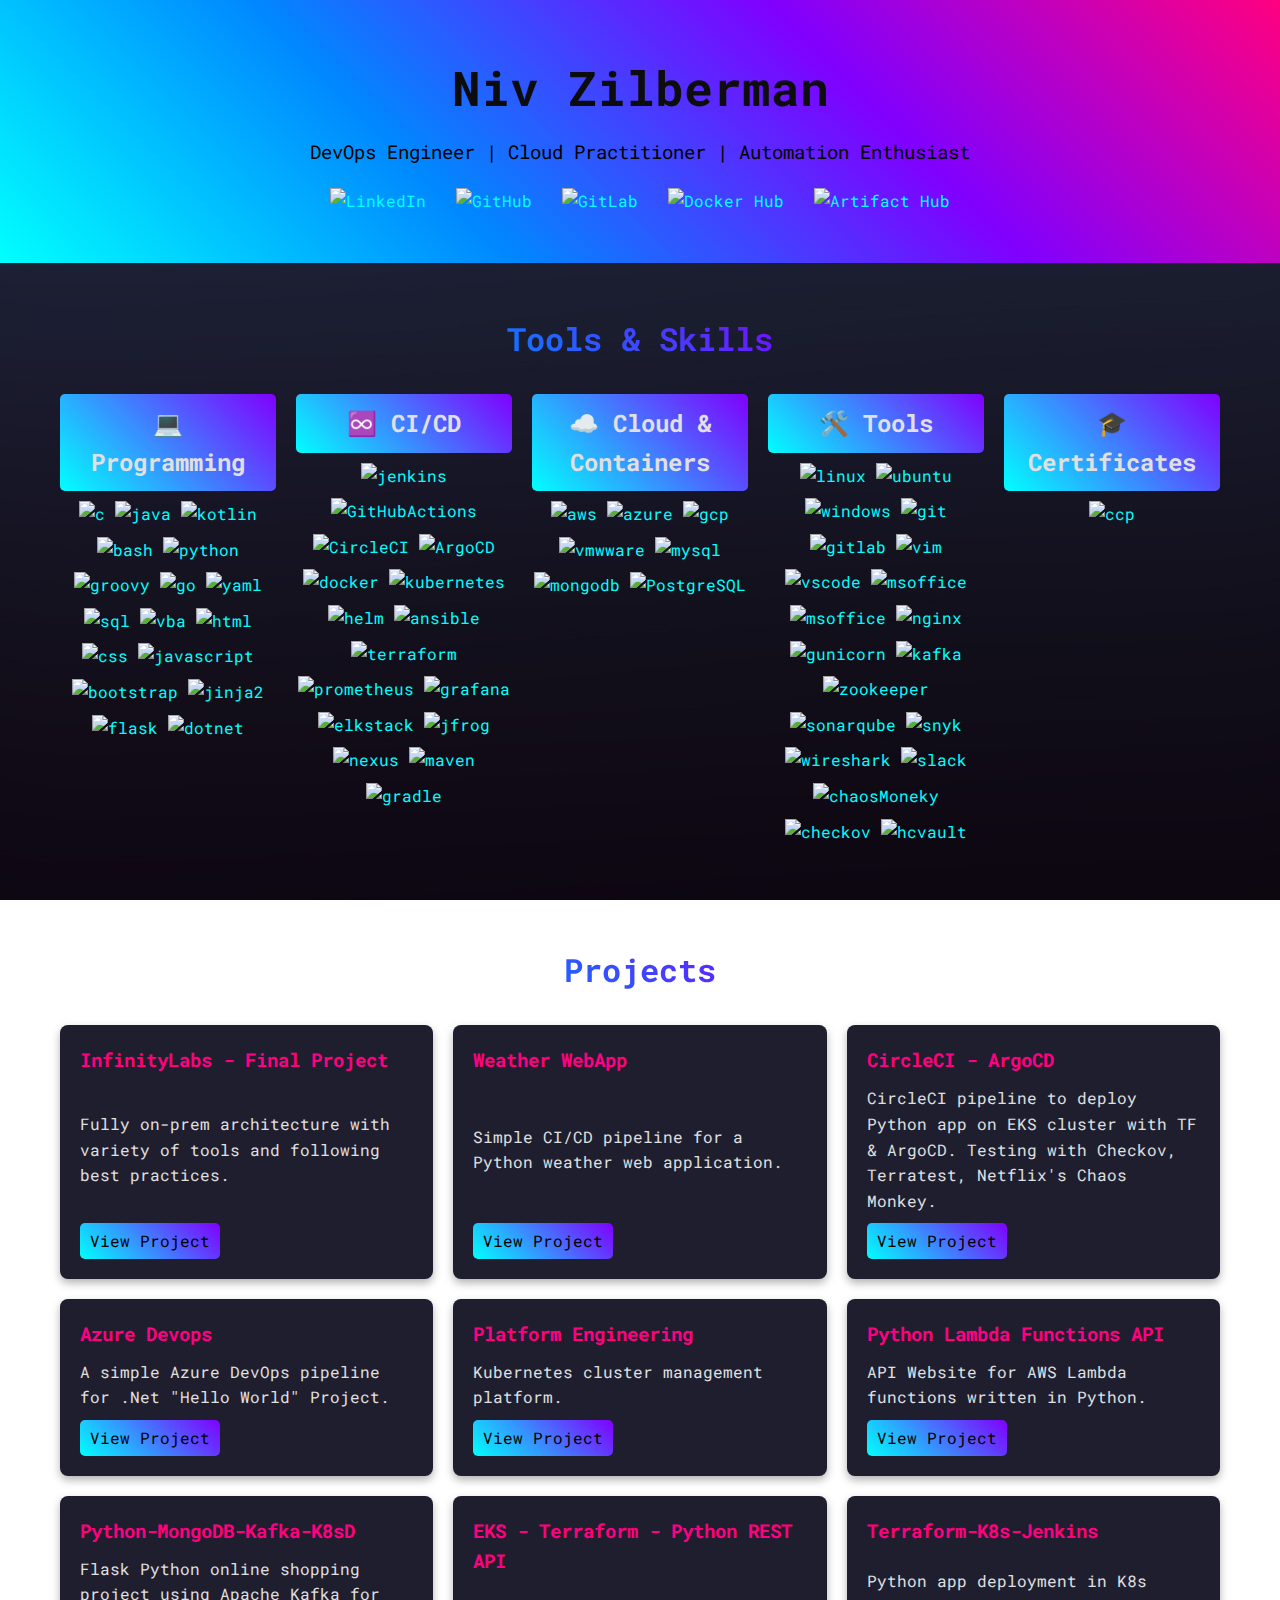
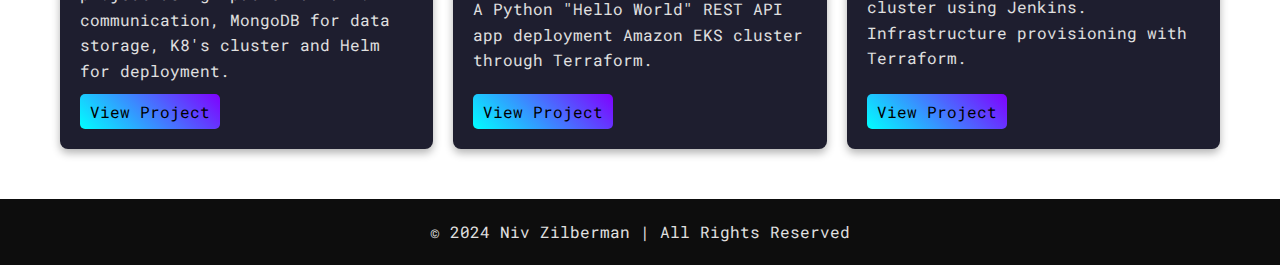
==== commit d400d81e: "Update index.html" ====
--- a/index.html
+++ b/index.html
@@ -94,7 +94,7 @@
       text-align: center;
     }
     .tool {
-      background: linear-gradient(45deg, #8000ff, #0088ff);
+      background: linear-gradient(45deg, #00ffff, #8000ff);
       font-size: 1.5em;
       font-weight: bold;
       margin-bottom: 10px;
@@ -138,41 +138,11 @@
       width: fit-content;
       margin-top: 10px;
       padding: 5px 10px;
-      background-color: #00ffff;
+      background: linear-gradient(45deg, #00ffff, #8000ff);
       color: black;
       border-radius: 5px;
-      transition: background-color 1s ease;
     }
     .project-card a:hover {
-      background-color: #8000ff;
-    }
-
-    /* Contact Form */
-    form {
-      max-width: 500px;
-      margin: 0 auto;
-    }
-    input, textarea {
-      width: 100%;
-      padding: 10px;
-      margin-bottom: 10px;
-      background-color: #1e1e2f;
-      border: 1px solid #00ffff;
-      color: #e0e0e0;
-      border-radius: 5px;
-    }
-    button {
-      display: block;
-      width: 100%;
-      padding: 10px;
-      background: linear-gradient(45deg, #00ffff, #8000ff);
-      color: #ffffff;
-      border: none;
-      border-radius: 5px;
-      cursor: pointer;
-      transition: background 0.3s ease;
-    }
-    button:hover {
       background: linear-gradient(45deg, #8000ff, #00ffff);
     }
 
@@ -306,6 +276,11 @@
         <h2 class="gradient-glow">Projects</h2>
         <div class="project-grid">
           <div class="project-card">
+            <h3>InfinityLabs - Final Project</h3>
+            <p>Fully on-prem architecture with variety of tools and following best practices.</p>
+            <a href="https://github.com/niv-devops/weather-webapp" target="_blank">View Project</a>
+          </div>
+          <div class="project-card">
             <h3>Weather WebApp</h3>
             <p>Simple CI/CD pipeline for a Python weather web application.</p>
             <a href="https://github.com/niv-devops/weather-webapp" target="_blank">View Project</a>
@@ -331,11 +306,6 @@
             <a href="https://github.com/niv-devops/python-lambda-api" target="_blank">View Project</a>
           </div>
           <div class="project-card">
-            <h3>Weather WebApp - ArgoCD</h3>
-            <p>Kubernetes manifests for weather WebApp deployment using ArgoCD and GitOps principles.</p>
-            <a href="https://github.com/niv-devops/webapp-argocd" target="_blank">View Project</a>
-          </div>
-          <div class="project-card">
             <h3>Python-MongoDB-Kafka-K8sD</h3>
             <p>Flask Python online shopping project using Apache Kafka for communication, MongoDB for data storage, K8's cluster and Helm for deployment.</p>
             <a href="https://github.com/niv-devops/python-mongodb-kafka" target="_blank">View Project</a>
@@ -351,18 +321,6 @@
             <a href="https://github.com/niv-devops/tf-k8s-jenkins" target="_blank">View Project</a>
           </div>
         </div>
-      </div>
-    </section>
-
-    <section id="contact">
-      <div class="container">
-        <h2 class="gradient-glow">Get in Touch</h2>
-        <form>
-          <input type="text" placeholder="Name" required>
-          <input type="email" placeholder="Email" required>
-          <textarea placeholder="Message" rows="5" required></textarea>
-          <button type="submit">Send Message</button>
-        </form>
       </div>
     </section>
   </main>
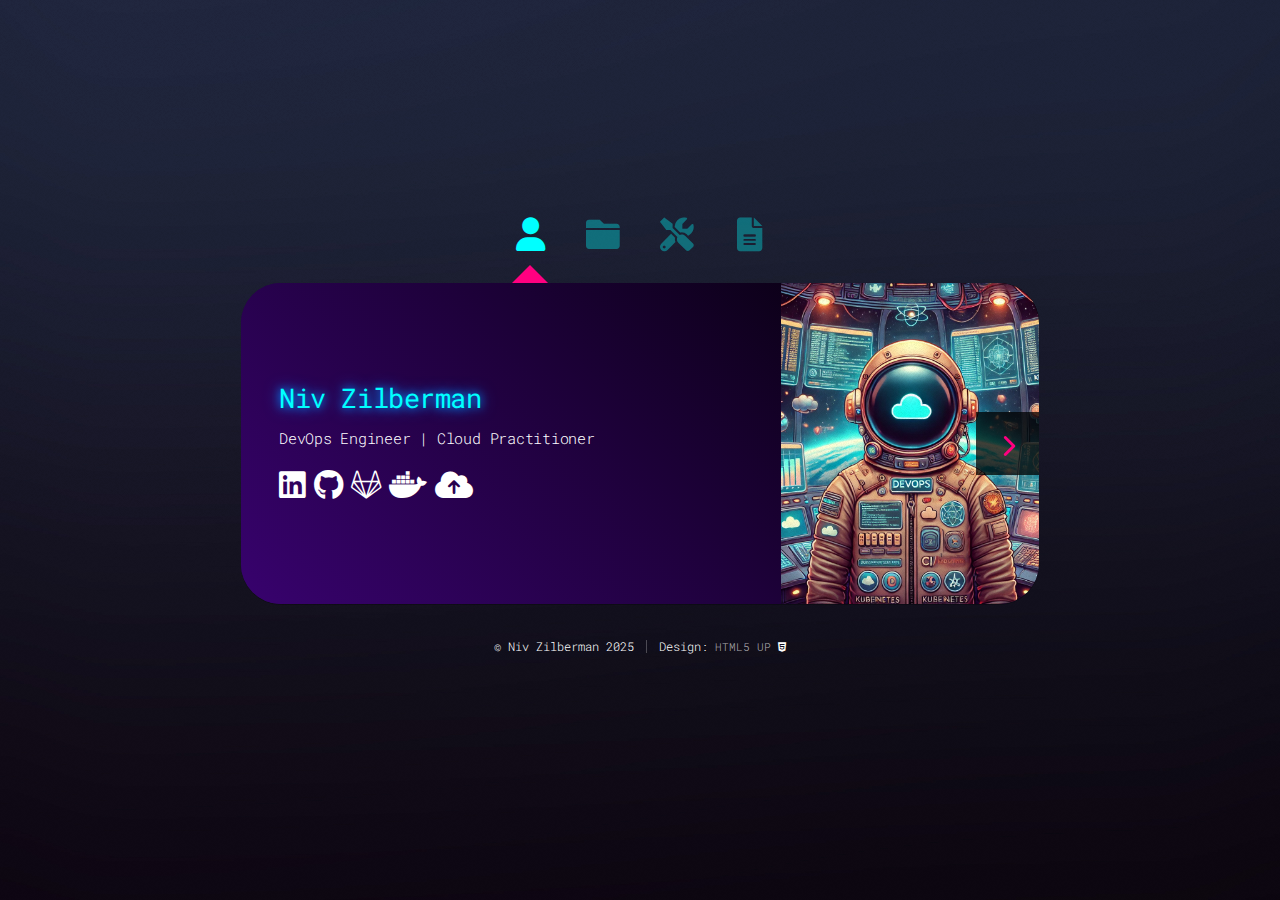
==== commit 270ac01f: "All new world" ====
--- a/index.html
+++ b/index.html
@@ -1,334 +1,280 @@
-<!DOCTYPE html>
-<html lang="en">
-<head>
-  <meta charset="UTF-8">
-  <meta name="viewport" content="width=device-width, initial-scale=1.0">
-  <title>Niv Zilberman | DevOps Portfolio</title>
-  <link href="https://fonts.googleapis.com/css2?family=Roboto+Mono:wght@400;700&display=swap" rel="stylesheet">
-  <style>
-    * {
-      margin: 0;
-      padding: 0;
-      box-sizing: border-box;
-    }
-    body {
-      background: url('./images/bg.jpg') no-repeat center center fixed;
-      background-size: cover;
-      font-family: 'Roboto Mono', monospace;
-      height: 100%;
-      color: #e0e0e0;
-      line-height: 1.6;
-    }
-    a {
-      color: #00ffff;
-      text-decoration: none;
-    }
-    .container {
-      max-width: 1200px;
-      margin: 0 auto;
-      padding: 0 20px;
-    }
-    .gradient-glow {
-      background: linear-gradient(45deg, #00ffff, #0088ff, #8000ff, #ff0080);
-      -webkit-background-clip: text;
-      -webkit-text-fill-color: transparent;
-      animation: gradientGlow 5s infinite;
-    }
-    @keyframes gradientGlow {
-      0% { background-position: 0% 50%; }
-      50% { background-position: 100% 50%; }
-      100% { background-position: 0% 50%; }
-    }
-
-    /* Header */
-    header {
-      background: linear-gradient(45deg, #00ffff, #0088ff, #8000ff, #ff0080);
-      text-align: center;
-      padding: 50px 20px;
-    }
-    header h1 {
-      font-size: 3rem;
-      margin-bottom: 10px;
-      background: linear-gradient(45deg, #000000, #0c0c0c, #0e0e0f, #101011);
-      -webkit-background-clip: text;
-      -webkit-text-fill-color: transparent;
-    }
-    header p {
-      font-size: 1.2rem;
-      margin-bottom: 20px;
-      color: #000000;
-    }
-    header nav {
-      margin-top: 20px;
-    }
-    header nav a {
-      margin: 0 10px;
-    }
-    header nav img {
-      width: 40px;
-      height: 40px;
-      transition: transform 0.3s ease;
-    }
-    header nav img:hover {
-      transform: scale(1.1);
-    }
-
-    /* Sections */
-    section {
-      padding: 50px 0;
-    }
-    h2 {
-      font-size: 2rem;
-      margin-bottom: 30px;
-      text-align: center;
-      color: #00ffff;
-    }
-
-  /* Tools Section */
-  .tools-grid {
-      display: grid;
-      grid-template-columns: repeat(auto-fit, minmax(200px, 1fr));
-      gap: 20px;
-    }
-    .category {
-      text-align: center;
-    }
-    .tool {
-      background: linear-gradient(45deg, #00ffff, #8000ff);
-      font-size: 1.5em;
-      font-weight: bold;
-      margin-bottom: 10px;
-      padding: 10px;
-      border-radius: 5px;
-    }
-    .tools-icons {
-      display: flex;
-      flex-wrap: wrap;
-      gap: 10px;
-      justify-content: center;
-    }
-    .tools-icons a {
-      transition: transform 0.3s ease;
-    }
-    .tools-icons a:hover {
-      transform: scale(1.1);
-    }
-
-    /* Projects Section */
-    .project-grid {
-      display: grid;
-      grid-template-columns: repeat(auto-fit, minmax(300px, 1fr));
-      gap: 20px;
-    }
-    .project-card {
-      background: #1e1e2f;
-      padding: 20px;
-      border-radius: 8px;
-      box-shadow: 0 4px 8px rgba(0, 0, 0, 0.3);
-      display: flex;
-      flex-direction: column;
-      justify-content: space-between;
-    }
-    .project-card h3 {
-      margin-bottom: 10px;
-      color: #ff0080;
-    }
-    .project-card a {
-      display: inline-block;
-      width: fit-content;
-      margin-top: 10px;
-      padding: 5px 10px;
-      background: linear-gradient(45deg, #00ffff, #8000ff);
-      color: black;
-      border-radius: 5px;
-    }
-    .project-card a:hover {
-      background: linear-gradient(45deg, #8000ff, #00ffff);
-    }
-
-    /* Footer */
-    footer {
-      background: #0d0d0d;
-      padding: 20px;
-      text-align: center;
-    }
-
-    /* Responsive Design */
-    @media (max-width: 768px) {
-      .project-grid, .tools-grid {
-        grid-template-columns: 1fr;
-      }
-    }
-  </style>
-</head>
-<body>
-  <header>
-    <div class="container">
-      <h1>Niv Zilberman</h1>
-      <p>DevOps Engineer | Cloud Practitioner | Automation Enthusiast</p>
-      <nav>
-        <a href="https://linkedin.com/in/niv-zilberman" target="_blank"><img src="https://i.imgur.com/yRpa1dQ.png" alt="LinkedIn"/></a>
-        <a href="https://github.com/niv-devops" target="_blank"><img src="https://static-00.iconduck.com/assets.00/github-desktop-icon-256x256-rporzkkh.png" alt="GitHub"/></a>
-        <a href="https://gitlab.com/realgoofy" target="_blank"><img src="https://img.icons8.com/nolan/200/gitlab.png" alt="GitLab"/></a>
-        <a href="https://hub.docker.com/u/devopsgoofy" target="_blank"><img src="https://miro.medium.com/v2/resize:fit:601/0*1XzkA-KeQkc2ugix.png" alt="Docker Hub"/></a>
-        <a href="https://artifacthub.io/packages/search?user=goofy&sort=relevance&page=1" target="_blank"><img src="https://artifacthub.io/static/media/placeholder_pkg_helm.png" alt="Artifact Hub"/></a>
-      </nav>
-    </div>
-  </header>
-
-  <main>
-    <section id="tools">
-      <div class="container">
-        <h2 class="gradient-glow">Tools & Skills</h2>
-        <div class="tools-grid">
-          <div class="category">
-            <div class="tool">💻 Programming</div>
-            <div class="tools-icons">
-              <a href="https://www.cprogramming.com" target="_blank" rel="noreferrer"> <img src="https://raw.githubusercontent.com/devicons/devicon/master/icons/c/c-original.svg" alt="c" width="40" height="40"/> </a>
-              <a href="https://www.java.com/en" target="_blank" rel="noreferrer"> <img src="https://upload.wikimedia.org/wikipedia/en/thumb/3/30/Java_programming_language_logo.svg/800px-Java_programming_language_logo.svg.png" alt="java" width="40" height="40"/> </a>
-              <a href="https://kotlinlang.org/" target="_blank" rel="noreferrer"> <img src="https://upload.wikimedia.org/wikipedia/commons/7/74/Kotlin_Icon.png" alt="kotlin" width="40" height="40"/> </a>
-              <a href="https://www.gnu.org/software/bash" target="_blank" rel="noreferrer"> <img src="https://i0.wp.com/cachecrew.com/blog/wp-content/uploads/2023/03/kisspng-bash-shell-script-command-line-interface-z-shell-5b3df572212d73.0687702015307871861359.png?fit=528%2C528&ssl=1" alt="bash" width="40" height="40"/> </a>
-              <a href="https://www.python.org" target="_blank" rel="noreferrer"> <img src="https://raw.githubusercontent.com/devicons/devicon/master/icons/python/python-original.svg" alt="python" width="40" height="40"/> </a>
-              <a href="https://groovy-lang.org" target="_blank" rel="noreferrer"> <img src="https://upload.wikimedia.org/wikipedia/commons/thumb/3/36/Groovy-logo.svg/800px-Groovy-logo.svg.png" alt="groovy" width="40" height="40"/> </a>
-              <a href="https://go.dev/" target="_blank" rel="noreferrer"> <img src="https://miro.medium.com/v2/resize:fit:600/1*i2skbfmDsHayHhqPfwt6pA.png" alt="go" width="40" height="40"/> </a>
-              <a href="https://yaml.org" target="_blank" rel="noreferrer"> <img src="https://cdn-icons-png.flaticon.com/256/9749/9749063.png" alt="yaml" width="40" height="40"/> </a>
-              <a href="https://www.mysql.com" target="_blank" rel="noreferrer"> <img src="https://cdn.freelogovectors.net/svg12/azure_sql_database_logo_freelogovectors.net.svg" alt="sql" width="40" height="40"/> </a>
-              <a href="https://learn.microsoft.com/en-us/office/vba/api/overview/" target="_blank" rel="noreferrer"> <img src="https://virochenko.gallerycdn.vsassets.io/extensions/virochenko/vba-fullcodesnippets/1.4.0/1699541420755/Microsoft.VisualStudio.Services.Icons.Default" alt="vba" width="40" height="40"/> </a>
-              <a href="https://html.spec.whatwg.org" target="_blank" rel="noreferrer"> <img src="https://cdn.iconscout.com/icon/free/png-256/free-html-5-logo-icon-download-in-svg-png-gif-file-formats--programming-langugae-language-pack-logos-icons-1175208.png?f=webp&w=256" alt="html" width="40" height="40"/> </a>
-              <a href="https://www.w3.org/TR/CSS/#css" target="_blank" rel="noreferrer"> <img src="https://cdn.worldvectorlogo.com/logos/css-3.svg" alt="css" width="40" height="40"/> </a>
-              <a href="https://ecma-international.org/publications-and-standards/standards/ecma-262/" target="_blank" rel="noreferrer"> <img src="https://seeklogo.com/images/J/javascript-logo-8892AEFCAC-seeklogo.com.png" alt="javascript" width="40" height="40"/> </a>
-              <a href="https://getbootstrap.com/" target="_blank" rel="noreferrer"> <img src="https://upload.wikimedia.org/wikipedia/commons/thumb/b/b2/Bootstrap_logo.svg/1200px-Bootstrap_logo.svg.png" alt="bootstrap" width="40" height="40"/> </a>
-              <a href="https://jinja.palletsprojects.com/en/stable/" target="_blank" rel="noreferrer"> <img src="https://w.wol.ph/wp-content/uploads/2014/01/jinja2.png" alt="jinja2" width="40" height="40"/> </a>
-              <a href="https://flask.palletsprojects.com/" target="_blank" rel="noreferrer"> <img src="https://img.icons8.com/?size=128&id=ewGOClUtmFX4&format=png" alt="flask" width="40" height="40"/> </a>
-              <a href="https://dotnet.microsoft.com/en-us/" target="_blank" rel="noreferrer"> <img src="https://static-00.iconduck.com/assets.00/dotnet-icon-2048x2048-6nj1im30.png" alt="dotnet" width="40" height="40"/> </a>
-            </div>
-          </div>
-          <div class="category">
-            <div class="tool">♾️ CI/CD</div>
-            <div class="tools-icons">
-              <a href="https://www.jenkins.io" target="_blank" rel="noreferrer"> <img src="https://www.vectorlogo.zone/logos/jenkins/jenkins-icon.svg" alt="jenkins" width="40" height="40"/> </a>
-              <a href="https://github.com/features/actions" target="_blank" rel="noreferrer"> <img src="https://miro.medium.com/v2/resize:fit:400/1*txwKGJOoQ2W0ka_9htbu0Q.png" alt="GitHubActions" width="40" height="40"/> </a>
-              <a href="https://circleci.com/" target="_blank" rel="noreferrer"> <img src="https://static-00.iconduck.com/assets.00/file-type-circleci-icon-252x256-0nzrwpuu.png" alt="CircleCI" width="40" height="40"/> </a>
-              <a href="https://argoproj.github.io/cd/" target="_blank" rel="noreferrer"> <img src="https://metakube.com/content/images/2023/02/argo-icon-color.png" alt="ArgoCD" width="40" height="40"/> </a>
-              <a href="https://www.docker.com/" target="_blank" rel="noreferrer"> <img src="https://miro.medium.com/v2/resize:fit:601/0*1XzkA-KeQkc2ugix.png" alt="docker" width="50" height="40"/> </a>
-              <a href="https://kubernetes.io" target="_blank" rel="noreferrer"> <img src="https://www.vectorlogo.zone/logos/kubernetes/kubernetes-icon.svg" alt="kubernetes" width="40" height="40"/> </a>
-              <a href="https://helm.sh/" target="_blank" rel="noreferrer"> <img src="https://miro.medium.com/v2/resize:fit:303/1*nViWw5hFgS7l3vu1RkO3YA.png" alt="helm" width="40" height="40"/> </a>
-              <a href="https://www.ansible.com/" target="_blank" rel="noreferrer"> <img src="https://static-00.iconduck.com/assets.00/file-type-ansible-icon-256x256-ubp9wpth.png" alt="ansible" width="40" height="40"/> </a>
-              <a href="https://www.terraform.io/" target="_blank" rel="noreferrer"> <img src="https://static-00.iconduck.com/assets.00/terraform-icon-1803x2048-hodrzd3t.png" alt="terraform" width="40" height="40"/> </a>
-              <a href="https://prometheus.io/" target="_blank" rel="noreferrer"> <img src="https://static-00.iconduck.com/assets.00/prometheus-icon-511x512-1vmxbcxr.png" alt="prometheus" width="40" height="40"/> </a>
-              <a href="https://grafana.com/" target="_blank" rel="noreferrer"> <img src="https://upload.wikimedia.org/wikipedia/commons/3/3b/Grafana_icon.svg" alt="grafana" width="40" height="40"/> </a>
-              <a href="https://www.elastic.co/" target="_blank" rel="noreferrer"> <img src="https://global.discourse-cdn.com/uipath/optimized/3X/5/4/5461df8fd2fe783981b0180332821184b729980e_2_500x500.png" alt="elkstack" width="40" height="40"/> </a>
-              <a href="https://jfrog.com/" target="_blank" rel="noreferrer"> <img src="https://seeklogo.com/images/J/jfrog-logo-BECF90A154-seeklogo.com.png" alt="jfrog" width="40" height="40"/> </a>
-              <a href="https://help.sonatype.com/en/sonatype-nexus-repository.html" target="_blank" rel="noreferrer"> <img src="https://miro.medium.com/v2/resize:fit:256/1*2b4k1_SmKkNRgqZV-NMFQg.png" alt="nexus" width="40" height="40"/> </a>
-              <a href="https://maven.apache.org/" target="_blank" rel="noreferrer"> <img src="https://www.zeespire.com/assets/images/posts/0013/maven.png" alt="maven" width="40" height="40"/> </a>
-              <a href="https://gradle.org/" target="_blank" rel="noreferrer"> <img src="https://cdn.iconscout.com/icon/free/png-256/free-gradle-2-1174969.png" alt="gradle" width="40" height="40"/> </a>
-            </div>
-          </div>
-          <div class="category">
-            <div class="tool">☁️ Cloud & Containers</div>
-            <div class="tools-icons">
-              <a href="https://aws.amazon.com" target="_blank" rel="noreferrer"> <img src="https://www.steerbridge.com/hs-fs/hubfs/Assets_2023/aws%20white%20transparent.png?width=400&height=259&name=aws%20white%20transparent.png" alt="aws" width="40" height="40"/> </a>
-              <a href="https://azure.microsoft.com/en-us" target="_blank" rel="noreferrer"> <img src="https://upload.wikimedia.org/wikipedia/commons/thumb/f/fa/Microsoft_Azure.svg/1200px-Microsoft_Azure.svg.png" alt="azure" width="40" height="40"/> </a>
-              <a href="https://cloud.google.com/?hl=en" target="_blank" rel="noreferrer"> <img src="https://www.univio.com/wp-content/uploads/2023/07/GCP-Logo-sygnet-1.png" alt="gcp" width="40" height="40"/> </a>
-              <a href="https://www.vmware.com/" target="_blank" rel="noreferrer"> <img src="https://www.cloudcomputing-news.net/wp-content/uploads/2022/02/vmware-logo.png" alt="vmwware" width="40" height="40"/> </a>
-              <a href="https://www.mysql.com" target="_blank" rel="noreferrer"> <img src="https://cdn.clever-cloud.com/uploads/2023/03/mysql.svg" alt="mysql" width="40" height="40"/> </a>
-              <a href="https://www.mongodb.com" target="_blank" rel="noreferrer"> <img src="https://miro.medium.com/v2/resize:fit:512/1*doAg1_fMQKWFoub-6gwUiQ.png" alt="mongodb" width="40" height="40"/> </a>
-              <a href="https://www.postgresql.org/" target="_blank" rel="noreferrer"> <img src="https://upload.wikimedia.org/wikipedia/commons/thumb/2/29/Postgresql_elephant.svg/800px-Postgresql_elephant.svg.png" alt="PostgreSQL" width="40" height="40"/> </a>
-            </div>
-          </div>
-          <div class="category">
-            <div class="tool">🛠️ Tools</div>
-            <div class="tools-icons">
-              <a href="https://www.linux.org" target="_blank" rel="noreferrer"> <img src="https://raw.githubusercontent.com/devicons/devicon/master/icons/linux/linux-original.svg" alt="linux" width="40" height="40"/> </a>
-              <a href="https://ubuntu.com" target="_blank" rel="noreferrer"> <img src="https://cp.beget.com/shared/n1byxn-jiJ9JcOXKDHTsER-FivGDMS94/ubuntu.png" alt="ubuntu" width="40" height="40"/> </a>
-              <a href="https://www.microsoft.com/en-us/windows" target="_blank" rel="noreferrer"><img src="https://upload.wikimedia.org/wikipedia/commons/thumb/5/5f/Windows_logo_-_2012.svg/1024px-Windows_logo_-_2012.svg.png" alt="windows" width="40" height="40"/></a>
-              <a href="https://git-scm.com/" target="_blank" rel="noreferrer"> <img src="https://www.vectorlogo.zone/logos/git-scm/git-scm-icon.svg" alt="git" width="40" height="40"/> </a>
-              <a href="https://about.gitlab.com" target="_blank" rel="noreferrer"> <img src="https://www.cloudservices.store/site/wp-content/uploads/2020/10/logo-extra-whitespace.png" alt="gitlab" width="40" height="40"/> </a>
-              <a href="https://www.vim.org" target="_blank" rel="noreferrer"> <img src="https://upload.wikimedia.org/wikipedia/commons/9/9f/Vimlogo.svg" alt="vim" width="40" height="40"/> </a>
-              <a href="https://code.visualstudio.com" target="_blank" rel="noreferrer"> <img src="https://i0.wp.com/teech.com.br/wp-content/uploads/2020/01/VsCode.png?fit=512%2C512" alt="vscode" width="40" height="40"/> </a>
-              <a href="https://www.office.com" target="_blank" rel="noreferrer"> <img src="https://iconape.com/wp-content/png_logo_vector/microsoft-office-logo-2019-present.png" alt="msoffice" width="40" height="40"/> </a>
-              <a href="https://www.office.com" target="_blank" rel="noreferrer"> <img src="https://www.nexustek.com/wp-content/uploads/2024/08/Microsoft_365_2022.svg.png" alt="msoffice" width="40" height="40"/> </a>
-              <a href="https://nginx.org/en/" target="_blank" rel="noreferrer"> <img src="https://cdn.iconscout.com/icon/free/png-512/free-nginx-logo-icon-download-in-svg-png-gif-file-formats--technology-social-media-company-brand-vol-5-pack-logos-icons-2945048.png?f=webp&w=256" alt="nginx" width="40" height="40"/> </a>
-              <a href="https://gunicorn.org/" target="_blank" rel="noreferrer"> <img src="https://static-00.iconduck.com/assets.00/gunicorn-icon-2048x1245-14wjcllu.png" alt="gunicorn" width="40" height="40"/> </a>
-              <a href="https://kafka.apache.org/" target="_blank" rel="noreferrer"> <img src="https://www.sentinelone.com/wp-content/uploads/2019/07/19130737/Kafka_use_cases_indicated_by_Kafka_logo_with_Scalyr_colors.png" alt="kafka" width="40" height="40"/> </a>
-              <a href="https://zookeeper.apache.org/" target="_blank" rel="noreferrer"> <img src="https://dezyre.gumlet.io/files.dezyre.com/images/Tutorials/zookeeper_logo.png?w=360&dpr=2.6" alt="zookeeper" width="40" height="40"/> </a>
-              <a href="https://www.sonarsource.com/" target="_blank" rel="noreferrer"> <img src="https://cdn.worldvectorlogo.com/logos/sonarqube-1.svg" alt="sonarqube" width="40" height="40"/> </a>
-              <a href="https://snyk.io" target="_blank" rel="noreferrer"> <img src="https://cdnlogo.com/logos/s/52/snyk.svg" alt="snyk" width="40" height="40"/> </a>
-              <a href="https://www.wireshark.org/" target="_blank" rel="noreferrer"> <img src="https://upload.wikimedia.org/wikipedia/commons/thumb/c/c6/Wireshark_icon_new.png/480px-Wireshark_icon_new.png" alt="wireshark" width="40" height="40"/> </a>
-              <a href="https://slack.com" target="_blank" rel="noreferrer"> <img src="https://www.steel-eye.com/hubfs/Slack%20Logo.png" alt="slack" width="40" height="40"/> </a>
-              <a href="https://netflix.github.io/chaosmonkey/" target="_blank" rel="noreferrer"> <img src="https://media.licdn.com/dms/image/v2/C5612AQG3tvjyBHOGqw/article-inline_image-shrink_400_744/article-inline_image-shrink_400_744/0/1589904203932?e=1735171200&v=beta&t=L-qRQKycE-4OzBQaLV92BP9D48mmJB0X8tQR-Ium3Ls" alt="chaosMoneky" width="40" height="40"/> </a>
-              <a href="https://www.checkov.io/" target="_blank" rel="noreferrer"> <img src="https://miro.medium.com/v2/resize:fit:861/1*pCFbZ09LlUJpQdR21nnH0Q.png" alt="checkov" width="40" height="40"/> </a>
-              <a href="https://www.vaultproject.io/" target="_blank" rel="noreferrer"> <img src="https://www.terasky.com/wp-content/uploads/Group-463-1.svg" alt="hcvault" width="40" height="40"/> </a>
-            </div>
-          </div>
-          <div class="category">
-            <div class="tool">🎓 Certificates</div>
-            <div class="tools-icons">
-              <a href="https://www.credly.com/badges/6479e509-b1a1-4fa6-897b-a9df93da6d7f/public_url" target="_blank" rel="noreferrer"> <img src="https://d1.awsstatic.com/training-and-certification/certification-badges/AWS-Certified-Cloud-Practitioner_badge.634f8a21af2e0e956ed8905a72366146ba22b74c.png" alt="ccp" width="100" height="100"/> </a>
-            </div>
-          </div>
-        </div>
-      </div>
-    </section>
-
-    <section id="projects">
-      <div class="container">
-        <h2 class="gradient-glow">Projects</h2>
-        <div class="project-grid">
-          <div class="project-card">
-            <h3>InfinityLabs - Final Project</h3>
-            <p>Fully on-prem architecture with variety of tools and following best practices.</p>
-            <a href="https://github.com/niv-devops/weather-webapp" target="_blank">View Project</a>
-          </div>
-          <div class="project-card">
-            <h3>Weather WebApp</h3>
-            <p>Simple CI/CD pipeline for a Python weather web application.</p>
-            <a href="https://github.com/niv-devops/weather-webapp" target="_blank">View Project</a>
-          </div>
-          <div class="project-card">
-            <h3>CircleCI - ArgoCD</h3>
-            <p>CircleCI pipeline to deploy Python app on EKS cluster with TF & ArgoCD. Testing with Checkov, Terratest, Netflix's Chaos Monkey.</p>
-            <a href="https://github.com/niv-devops/circleCI-argoCD" target="_blank">View Project</a>
-          </div>
-          <div class="project-card">
-            <h3>Azure Devops</h3>
-            <p>A simple Azure DevOps pipeline for .Net "Hello World" Project.</p>
-            <a href="https://github.com/niv-devops/azure-devops-dotnet" target="_blank">View Project</a>
-          </div>
-          <div class="project-card">
-            <h3>Platform Engineering</h3>
-            <p>Kubernetes cluster management platform.</p>
-            <a href="https://github.com/niv-devops/platform_engineering" target="_blank">View Project</a>
-          </div>
-          <div class="project-card">
-            <h3>Python Lambda Functions API</h3>
-            <p>API Website for AWS Lambda functions written in Python.</p>
-            <a href="https://github.com/niv-devops/python-lambda-api" target="_blank">View Project</a>
-          </div>
-          <div class="project-card">
-            <h3>Python-MongoDB-Kafka-K8sD</h3>
-            <p>Flask Python online shopping project using Apache Kafka for communication, MongoDB for data storage, K8's cluster and Helm for deployment.</p>
-            <a href="https://github.com/niv-devops/python-mongodb-kafka" target="_blank">View Project</a>
-          </div>
-          <div class="project-card">
-            <h3>EKS - Terraform - Python REST API</h3>
-            <p>A Python "Hello World" REST API app deployment Amazon EKS cluster through Terraform.</p>
-            <a href="https://github.com/niv-devops/eks-terraform-python-rest-api" target="_blank">View Project</a>
-          </div>
-          <div class="project-card">
-            <h3>Terraform-K8s-Jenkins</h3>
-            <p>Python app deployment in K8s cluster using Jenkins. Infrastructure provisioning with Terraform.</p>
-            <a href="https://github.com/niv-devops/tf-k8s-jenkins" target="_blank">View Project</a>
-          </div>
-        </div>
-      </div>
-    </section>
-  </main>
-
-  <footer>
-    <div class="container">
-      <p>&copy; 2024 Niv Zilberman | All Rights Reserved</p>
-    </div>
-  </footer>
-</body>
-</html>
+<!DOCTYPE HTML>
+<!--
+	Astral by HTML5 UP
+	html5up.net | @ajlkn
+	Free for personal and commercial use under the CCA 3.0 license (html5up.net/license)
+-->
+<html>
+	<head>
+		<title>Niv Zilberman - Portfolio</title>
+		<meta charset="utf-8" />
+		<meta name="viewport" content="width=device-width, initial-scale=1, user-scalable=no" />
+		<link rel="stylesheet" href="assets/css/main.css" />
+		<link href="https://fonts.googleapis.com/css2?family=Roboto+Mono:wght@400;700&display=swap" rel="stylesheet">
+		<link rel="stylesheet" href="https://cdnjs.cloudflare.com/ajax/libs/font-awesome/6.0.0-beta3/css/all.min.css">
+		<noscript><link rel="stylesheet" href="assets/css/noscript.css" /></noscript>
+	</head>
+	<body class="is-preload">
+
+		<!-- Wrapper-->
+			<div id="wrapper">
+
+				<!-- Nav -->
+					<nav id="nav">
+						<a href="#" class="icon solid fa-user"><span>Home</span></a>
+						<a href="#projects" class="icon solid fa-folder"><span>Projects</span></a>
+						<a href="#tools" class="icon solid fa-tools"><span>Tools</span></a>
+						<a href="#cv" class="icon solid fa-file-lines"><span>CV</span></a>
+					</nav>
+
+				<!-- Main -->
+					<div id="main">
+
+						<!-- Me -->
+							<article id="home" class="panel intro">
+								<header>
+									<h1>Niv Zilberman</h1>
+									<p>DevOps Engineer | Cloud Practitioner</p>
+									<nav>
+										<a href="https://linkedin.com/in/niv-zilberman"><i class="fab fa-linkedin" style="font-size: 2rem;"></i></a>
+										<a href="https://github.com/niv-devops"><i class="fab fa-github" style="font-size: 2rem;"></i></a>
+										<a href="https://gitlab.com/realgoofy"><i class="fab fa-gitlab" style="font-size: 2rem;"></i></a>
+										<a href="https://hub.docker.com/u/devopsgoofy"><i class="fab fa-docker" style="font-size: 2rem;"></i></a>
+										<a href="https://artifacthub.io/packages/search?user=goofy&sort=relevance&page=1"><i class="fa-solid fa-cloud-arrow-up" style="font-size: 2rem;"></i></a>
+									  </nav>									  
+								</header>
+								<a href="#work" class="jumplink pic">
+									<span class="arrow icon solid fa-chevron-right"><span>See my work</span></span>
+									<img src="images/me.jpg" alt="" />
+								</a>
+							</article>
+
+						<!-- Projects -->
+							<article id="projects" class="panel">
+								<header>
+									<h2>Projects</h2>
+								</header>
+								<section id="projects">
+									<div class="container">
+									  <div class="project-grid">
+										<div class="project-card">
+										  <h3>InfinityLabs - Final Project</h3>
+										  <p>Fully on-prem architecture with variety of tools and following best practices.</p>
+										  <a href="https://github.com/niv-devops/hdo3-devops" target="_blank">View Project</a>
+										</div>
+										<div class="project-card">
+										  <h3>Weather WebApp</h3>
+										  <p>Simple CI/CD pipeline for a Python weather web application.</p>
+										  <a href="https://github.com/niv-devops/weather-webapp" target="_blank">View Project</a>
+										</div>
+										<div class="project-card">
+										  <h3>CircleCI - ArgoCD</h3>
+										  <p>CircleCI pipeline to deploy Python app on EKS cluster with TF & ArgoCD. Testing with Checkov, Terratest & Chaos Monkey.</p>
+										  <a href="https://github.com/niv-devops/circleCI-argoCD" target="_blank">View Project</a>
+										</div>
+										<div class="project-card">
+										  <h3>Azure Devops</h3>
+										  <p>A simple Azure DevOps pipeline for .Net "Hello World" Project.</p>
+										  <a href="https://github.com/niv-devops/azure-devops-dotnet" target="_blank">View Project</a>
+										</div>
+										<div class="project-card">
+										  <h3>Platform Engineering</h3>
+										  <p>Kubernetes cluster management platform.</p>
+										  <a href="https://github.com/niv-devops/platform_engineering" target="_blank">View Project</a>
+										</div>
+										<div class="project-card">
+										  <h3>Python Lambda Functions API</h3>
+										  <p>API Website for AWS Lambda functions written in Python.</p>
+										  <a href="https://github.com/niv-devops/python-lambda-api" target="_blank">View Project</a>
+										</div>
+										<div class="project-card">
+										  <h3>Python-MongoDB-Kafka-K8sD</h3>
+										  <p>Flask Python online shopping project using Apache Kafka for communication, MongoDB for data storage, K8's cluster and Helm for deployment.</p>
+										  <a href="https://github.com/niv-devops/python-mongodb-kafka" target="_blank">View Project</a>
+										</div>
+										<div class="project-card">
+										  <h3>EKS - Terraform - Python REST API</h3>
+										  <p>A Python "Hello World" REST API app deployment Amazon EKS cluster through Terraform.</p>
+										  <a href="https://github.com/niv-devops/eks-terraform-python-rest-api" target="_blank">View Project</a>
+										</div>
+										<div class="project-card">
+										  <h3>Terraform-K8s-Jenkins</h3>
+										  <p>Python app deployment in K8s cluster using Jenkins. Infrastructure provisioning with Terraform.</p>
+										  <a href="https://github.com/niv-devops/tf-k8s-jenkins" target="_blank">View Project</a>
+										</div>
+									  </div>
+									</div>
+								  </section>
+							</article>
+
+						<!-- Tools -->
+							<article id="tools" class="panel">
+								<section id="tools">
+									<div class="container">
+									  <h2 class="gradient-glow">Tools & Skills</h2>
+									  <div class="tools-grid">
+										<div class="category">
+										  <div class="tool"><i class="fa-solid fa-laptop-code" style="color: black;"></i> Programming</div>
+										  <div class="tools-icons">
+											<a href="https://www.cprogramming.com" target="_blank" rel="noreferrer"> <img src="https://raw.githubusercontent.com/devicons/devicon/master/icons/c/c-original.svg" alt="c" width="40" height="40"/> </a>
+											<a href="https://www.java.com/en" target="_blank" rel="noreferrer"> <img src="https://upload.wikimedia.org/wikipedia/en/thumb/3/30/Java_programming_language_logo.svg/800px-Java_programming_language_logo.svg.png" alt="java" width="40" height="40"/> </a>
+											<a href="https://kotlinlang.org/" target="_blank" rel="noreferrer"> <img src="https://upload.wikimedia.org/wikipedia/commons/7/74/Kotlin_Icon.png" alt="kotlin" width="40" height="40"/> </a>
+											<a href="https://www.gnu.org/software/bash" target="_blank" rel="noreferrer"> <img src="https://i0.wp.com/cachecrew.com/blog/wp-content/uploads/2023/03/kisspng-bash-shell-script-command-line-interface-z-shell-5b3df572212d73.0687702015307871861359.png?fit=528%2C528&ssl=1" alt="bash" width="40" height="40"/> </a>
+											<a href="https://www.python.org" target="_blank" rel="noreferrer"> <img src="https://raw.githubusercontent.com/devicons/devicon/master/icons/python/python-original.svg" alt="python" width="40" height="40"/> </a>
+											<a href="https://groovy-lang.org" target="_blank" rel="noreferrer"> <img src="https://upload.wikimedia.org/wikipedia/commons/thumb/3/36/Groovy-logo.svg/800px-Groovy-logo.svg.png" alt="groovy" width="40" height="40"/> </a>
+											<a href="https://go.dev/" target="_blank" rel="noreferrer"> <img src="https://miro.medium.com/v2/resize:fit:600/1*i2skbfmDsHayHhqPfwt6pA.png" alt="go" width="40" height="40"/> </a>
+											<a href="https://yaml.org" target="_blank" rel="noreferrer"> <img src="https://cdn-icons-png.flaticon.com/256/9749/9749063.png" alt="yaml" width="40" height="40"/> </a>
+											<a href="https://www.mysql.com" target="_blank" rel="noreferrer"> <img src="https://cdn.freelogovectors.net/svg12/azure_sql_database_logo_freelogovectors.net.svg" alt="sql" width="40" height="40"/> </a>
+											<a href="https://learn.microsoft.com/en-us/office/vba/api/overview/" target="_blank" rel="noreferrer"> <img src="https://virochenko.gallerycdn.vsassets.io/extensions/virochenko/vba-fullcodesnippets/1.4.0/1699541420755/Microsoft.VisualStudio.Services.Icons.Default" alt="vba" width="40" height="40"/> </a>
+											<a href="https://html.spec.whatwg.org" target="_blank" rel="noreferrer"> <img src="https://cdn.iconscout.com/icon/free/png-256/free-html-5-logo-icon-download-in-svg-png-gif-file-formats--programming-langugae-language-pack-logos-icons-1175208.png?f=webp&w=256" alt="html" width="40" height="40"/> </a>
+											<a href="https://www.w3.org/TR/CSS/#css" target="_blank" rel="noreferrer"> <img src="https://cdn.worldvectorlogo.com/logos/css-3.svg" alt="css" width="40" height="40"/> </a>
+											<a href="https://ecma-international.org/publications-and-standards/standards/ecma-262/" target="_blank" rel="noreferrer"> <img src="https://banner2.cleanpng.com/20180411/cvq/avf2w2x30.webp" alt="javascript" width="40" height="40"/> </a>
+											<a href="https://getbootstrap.com/" target="_blank" rel="noreferrer"> <img src="https://upload.wikimedia.org/wikipedia/commons/thumb/b/b2/Bootstrap_logo.svg/1200px-Bootstrap_logo.svg.png" alt="bootstrap" width="40" height="40"/> </a>
+											<a href="https://jinja.palletsprojects.com/en/stable/" target="_blank" rel="noreferrer"> <img src="https://w.wol.ph/wp-content/uploads/2014/01/jinja2.png" alt="jinja2" width="40" height="40"/> </a>
+											<a href="https://flask.palletsprojects.com/" target="_blank" rel="noreferrer"> <img src="https://img.icons8.com/?size=128&id=ewGOClUtmFX4&format=png" alt="flask" width="40" height="40"/> </a>
+											<a href="https://dotnet.microsoft.com/en-us/" target="_blank" rel="noreferrer"> <img src="https://static-00.iconduck.com/assets.00/dotnet-icon-2048x2048-6nj1im30.png" alt="dotnet" width="40" height="40"/> </a>
+										  </div>
+										</div>
+										<div class="category">
+										  <div class="tool"> <i class="fa-solid fa-code-branch" style="color: black;"></i> CI/CD<i class="fa-solid fa-infinity" style="color: black; margin-left: 8px;"></i></div>
+										  <div class="tools-icons">
+											<a href="https://www.jenkins.io" target="_blank" rel="noreferrer"> <img src="https://www.vectorlogo.zone/logos/jenkins/jenkins-icon.svg" alt="jenkins" width="40" height="40"/> </a>
+											<a href="https://github.com/features/actions" target="_blank" rel="noreferrer"> <img src="https://miro.medium.com/v2/resize:fit:400/1*txwKGJOoQ2W0ka_9htbu0Q.png" alt="GitHubActions" width="40" height="40"/> </a>
+											<a href="https://circleci.com/" target="_blank" rel="noreferrer"> <img src="https://static-00.iconduck.com/assets.00/file-type-circleci-icon-252x256-0nzrwpuu.png" alt="CircleCI" width="40" height="40"/> </a>
+											<a href="https://argoproj.github.io/cd/" target="_blank" rel="noreferrer"> <img src="https://metakube.com/content/images/2023/02/argo-icon-color.png" alt="ArgoCD" width="40" height="40"/> </a>
+											<a href="https://www.docker.com/" target="_blank" rel="noreferrer"> <img src="https://miro.medium.com/v2/resize:fit:601/0*1XzkA-KeQkc2ugix.png" alt="docker" width="50" height="40"/> </a>
+											<a href="https://kubernetes.io" target="_blank" rel="noreferrer"> <img src="https://www.vectorlogo.zone/logos/kubernetes/kubernetes-icon.svg" alt="kubernetes" width="40" height="40"/> </a>
+											<a href="https://helm.sh/" target="_blank" rel="noreferrer"> <img src="https://miro.medium.com/v2/resize:fit:303/1*nViWw5hFgS7l3vu1RkO3YA.png" alt="helm" width="40" height="40"/> </a>
+											<a href="https://www.ansible.com/" target="_blank" rel="noreferrer"> <img src="https://static-00.iconduck.com/assets.00/file-type-ansible-icon-256x256-ubp9wpth.png" alt="ansible" width="40" height="40"/> </a>
+											<a href="https://www.terraform.io/" target="_blank" rel="noreferrer"> <img src="https://static-00.iconduck.com/assets.00/terraform-icon-1803x2048-hodrzd3t.png" alt="terraform" width="40" height="40"/> </a>
+											<a href="https://prometheus.io/" target="_blank" rel="noreferrer"> <img src="https://static-00.iconduck.com/assets.00/prometheus-icon-511x512-1vmxbcxr.png" alt="prometheus" width="40" height="40"/> </a>
+											<a href="https://grafana.com/" target="_blank" rel="noreferrer"> <img src="https://upload.wikimedia.org/wikipedia/commons/3/3b/Grafana_icon.svg" alt="grafana" width="40" height="40"/> </a>
+											<a href="https://www.elastic.co/" target="_blank" rel="noreferrer"> <img src="https://global.discourse-cdn.com/uipath/optimized/3X/5/4/5461df8fd2fe783981b0180332821184b729980e_2_500x500.png" alt="elkstack" width="40" height="40"/> </a>
+											<a href="https://jfrog.com/" target="_blank" rel="noreferrer"> <img src="https://downloads.marketplace.jetbrains.com/files/9834/607981/icon/pluginIcon.png" alt="jfrog" width="40" height="40"/> </a>
+											<a href="https://help.sonatype.com/en/sonatype-nexus-repository.html" target="_blank" rel="noreferrer"> <img src="https://miro.medium.com/v2/resize:fit:256/1*2b4k1_SmKkNRgqZV-NMFQg.png" alt="nexus" width="40" height="40"/> </a>
+											<a href="https://maven.apache.org/" target="_blank" rel="noreferrer"> <img src="https://www.zeespire.com/assets/images/posts/0013/maven.png" alt="maven" width="40" height="40"/> </a>
+											<a href="https://gradle.org/" target="_blank" rel="noreferrer"> <img src="https://cdn.iconscout.com/icon/free/png-256/free-gradle-2-1174969.png" alt="gradle" width="40" height="40"/> </a>
+										  </div>
+										</div>
+										<div class="category">
+										  <div class="tool"> <i class="fa-solid fa-cloud" style="color: black;"></i> Cloud & DB<i class="fa-solid fa-database" style="color: black; margin-left: 8px;"></i></div>											  
+										  <div class="tools-icons">
+											<a href="https://aws.amazon.com" target="_blank" rel="noreferrer"> <img src="https://www.steerbridge.com/hs-fs/hubfs/Assets_2023/aws%20white%20transparent.png?width=400&height=259&name=aws%20white%20transparent.png" alt="aws" width="40" height="40"/> </a>
+											<a href="https://azure.microsoft.com/en-us" target="_blank" rel="noreferrer"> <img src="https://upload.wikimedia.org/wikipedia/commons/thumb/f/fa/Microsoft_Azure.svg/1200px-Microsoft_Azure.svg.png" alt="azure" width="40" height="40"/> </a>
+											<a href="https://cloud.google.com/?hl=en" target="_blank" rel="noreferrer"> <img src="https://www.univio.com/wp-content/uploads/2023/07/GCP-Logo-sygnet-1.png" alt="gcp" width="40" height="40"/> </a>
+											<a href="https://www.vmware.com/" target="_blank" rel="noreferrer"> <img src="https://www.cloudcomputing-news.net/wp-content/uploads/2022/02/vmware-logo.png" alt="vmwware" width="40" height="40"/> </a>
+											<a href="https://www.mysql.com" target="_blank" rel="noreferrer"> <img src="https://cdn.clever-cloud.com/uploads/2023/03/mysql.svg" alt="mysql" width="40" height="40"/> </a>
+											<a href="https://www.mongodb.com" target="_blank" rel="noreferrer"> <img src="https://miro.medium.com/v2/resize:fit:512/1*doAg1_fMQKWFoub-6gwUiQ.png" alt="mongodb" width="40" height="40"/> </a>
+											<a href="https://www.postgresql.org/" target="_blank" rel="noreferrer"> <img src="https://upload.wikimedia.org/wikipedia/commons/thumb/2/29/Postgresql_elephant.svg/800px-Postgresql_elephant.svg.png" alt="PostgreSQL" width="40" height="40"/> </a>
+										  </div>
+										</div>
+										<div class="category">
+										  <div class="tool"><i class="fa-solid fa-screwdriver-wrench" style="color: black;"></i> Tools</div>											  
+										  <div class="tools-icons">
+											<a href="https://www.linux.org" target="_blank" rel="noreferrer"> <img src="https://raw.githubusercontent.com/devicons/devicon/master/icons/linux/linux-original.svg" alt="linux" width="40" height="40"/> </a>
+											<a href="https://ubuntu.com" target="_blank" rel="noreferrer"> <img src="https://cp.beget.com/shared/n1byxn-jiJ9JcOXKDHTsER-FivGDMS94/ubuntu.png" alt="ubuntu" width="40" height="40"/> </a>
+											<a href="https://www.microsoft.com/en-us/windows" target="_blank" rel="noreferrer"><img src="https://upload.wikimedia.org/wikipedia/commons/thumb/5/5f/Windows_logo_-_2012.svg/1024px-Windows_logo_-_2012.svg.png" alt="windows" width="40" height="40"/></a>
+											<a href="https://git-scm.com/" target="_blank" rel="noreferrer"> <img src="https://www.vectorlogo.zone/logos/git-scm/git-scm-icon.svg" alt="git" width="40" height="40"/> </a>
+											<a href="https://about.gitlab.com" target="_blank" rel="noreferrer"> <img src="https://www.cloudservices.store/site/wp-content/uploads/2020/10/logo-extra-whitespace.png" alt="gitlab" width="40" height="40"/> </a>
+											<a href="https://www.vim.org" target="_blank" rel="noreferrer"> <img src="https://upload.wikimedia.org/wikipedia/commons/9/9f/Vimlogo.svg" alt="vim" width="40" height="40"/> </a>
+											<a href="https://code.visualstudio.com" target="_blank" rel="noreferrer"> <img src="https://i0.wp.com/teech.com.br/wp-content/uploads/2020/01/VsCode.png?fit=512%2C512" alt="vscode" width="40" height="40"/> </a>
+											<a href="https://www.office.com" target="_blank" rel="noreferrer"> <img src="https://iconape.com/wp-content/png_logo_vector/microsoft-office-logo-2019-present.png" alt="msoffice" width="40" height="40"/> </a>
+											<a href="https://www.office.com" target="_blank" rel="noreferrer"> <img src="https://www.nexustek.com/wp-content/uploads/2024/08/Microsoft_365_2022.svg.png" alt="msoffice" width="40" height="40"/> </a>
+											<a href="https://nginx.org/en/" target="_blank" rel="noreferrer"> <img src="https://cdn.iconscout.com/icon/free/png-512/free-nginx-logo-icon-download-in-svg-png-gif-file-formats--technology-social-media-company-brand-vol-5-pack-logos-icons-2945048.png?f=webp&w=256" alt="nginx" width="40" height="40"/> </a>
+											<a href="https://gunicorn.org/" target="_blank" rel="noreferrer"> <img src="https://static-00.iconduck.com/assets.00/gunicorn-icon-2048x1245-14wjcllu.png" alt="gunicorn" width="40" height="40"/> </a>
+											<a href="https://kafka.apache.org/" target="_blank" rel="noreferrer"> <img src="https://www.sentinelone.com/wp-content/uploads/2019/07/19130737/Kafka_use_cases_indicated_by_Kafka_logo_with_Scalyr_colors.png" alt="kafka" width="40" height="40"/> </a>
+											<a href="https://zookeeper.apache.org/" target="_blank" rel="noreferrer"> <img src="https://dezyre.gumlet.io/files.dezyre.com/images/Tutorials/zookeeper_logo.png?w=360&dpr=2.6" alt="zookeeper" width="40" height="40"/> </a>
+											<a href="https://www.sonarsource.com/" target="_blank" rel="noreferrer"> <img src="https://cdn.worldvectorlogo.com/logos/sonarqube-1.svg" alt="sonarqube" width="40" height="40"/> </a>
+											<a href="https://snyk.io" target="_blank" rel="noreferrer"> <img src="https://cdnlogo.com/logos/s/52/snyk.svg" alt="snyk" width="40" height="40"/> </a>
+											<a href="https://www.wireshark.org/" target="_blank" rel="noreferrer"> <img src="https://upload.wikimedia.org/wikipedia/commons/thumb/c/c6/Wireshark_icon_new.png/480px-Wireshark_icon_new.png" alt="wireshark" width="40" height="40"/> </a>
+											<a href="https://slack.com" target="_blank" rel="noreferrer"> <img src="https://www.steel-eye.com/hubfs/Slack%20Logo.png" alt="slack" width="40" height="40"/> </a>
+											<a href="https://netflix.github.io/chaosmonkey/" target="_blank" rel="noreferrer"> <img src="https://netflix.github.io/chaosmonkey/logo.png" alt="chaosMoneky" width="40" height="40"/> </a>
+											<a href="https://www.checkov.io/" target="_blank" rel="noreferrer"> <img src="https://miro.medium.com/v2/resize:fit:861/1*pCFbZ09LlUJpQdR21nnH0Q.png" alt="checkov" width="40" height="40"/> </a>
+											<a href="https://www.vaultproject.io/" target="_blank" rel="noreferrer"> <img src="https://www.terasky.com/wp-content/uploads/Group-463-1.svg" alt="hcvault" width="40" height="40"/> </a>
+										  </div>
+										</div>
+										<div class="category">
+										  <div class="tool"><i class="fa-solid fa-graduation-cap" style="color: black;"></i> Certificates</div>
+										  <div class="tools-icons">
+											<a href="https://www.credly.com/badges/6479e509-b1a1-4fa6-897b-a9df93da6d7f/public_url" target="_blank" rel="noreferrer"> <img src="https://d1.awsstatic.com/training-and-certification/certification-badges/AWS-Certified-Cloud-Practitioner_badge.634f8a21af2e0e956ed8905a72366146ba22b74c.png" alt="ccp" width="100" height="100"/> </a>
+										  </div>
+										</div>
+									  </div>
+									</div>
+								  </section>
+							</article>
+
+						<!-- CV -->
+							<article id="cv" class="panel">
+								<header>
+								<h1>My CV - A little about me</h1>
+								</header>
+								
+								<section id="present">
+								<h2>📅 Present</h2>
+								<p>DevOps engineer that loves technology <i class="fa-solid fa-microchip"></i>, math <i class="fa-solid fa-calculator"></i>,
+								football <i class="fa-solid fa-football"></i> (American football - Go Broncos!), astronomy <i class="fa-solid fa-user-astronaut"></i>,
+								books <i class="fa-solid fa-book"></i> and a fine whiskey <i class="fa-solid fa-whiskey-glass"></i>
+								<br>On that note, whiskey recommendations are more than welcome 🥃</p>
+								</section>
+							
+								<section id="education">
+								<h2>🎓 Education</h2>
+								<table>
+									<tr>
+									<td><strong>May 2024 - Dec 2024</strong><br>Infinity Labs R&D</td>
+									<td>
+										<em>DevOps Pro Training Program</em><br>
+										Learned software development principles, OS, networks, and DevOps tools. Achieved AWS CPP certification.
+									</td>
+									</tr>
+									<tr>
+									<td><strong>Oct 2020 - Oct 2023</strong><br>College of Management Academic Studies</td>
+									<td>
+										<em>B.A Economics and Management</em><br>
+										Specialized in information systems, Big Data, real estate, and capital markets. Graduated with honors.
+									</td>
+									</tr>
+								</table>
+								</section>
+							
+								<section id="experience">
+								<h2>💼 Experience</h2>
+								<table>
+									<tr>
+									<td><strong>Sep 2022 - May 2024</strong><br>SK Telecom Israel</td>
+									<td>
+										<em>Venture Capital Analyst</em><br>
+										Conducted deal sourcing, market research for investments, and analyzed startups using tools like Python, Excel, and SQL.
+									</td>
+									</tr>
+									<tr>
+									<td><strong>Dec 2019 - Sep 2020</strong><br>Rafael Advanced Defense Systems</td>
+									<td>
+										<em>Mechatronics Technician</em><br>
+										Worked in the operations division as an electronic manufacturing technician.
+									</td>
+									</tr>
+								</table>
+								</section>
+							</article>						  
+					</div>
+
+				<!-- Footer -->
+					<div id="footer">
+						<ul class="copyright">
+							<li>&copy; Niv Zilberman 2025</li><li>Design: <a href="http://html5up.net">HTML5 UP <i class="fa-brands fa-html5"></i></a></li>
+						</ul>
+					</div>
+
+			</div>
+
+		<!-- Scripts -->
+			<script src="assets/js/jquery.min.js"></script>
+			<script src="assets/js/browser.min.js"></script>
+			<script src="assets/js/breakpoints.min.js"></script>
+			<script src="assets/js/util.js"></script>
+			<script src="assets/js/main.js"></script>
+
+	</body>
+</html>--- a/assets/css/main.css
+++ b/assets/css/main.css
@@ -0,0 +1,2338 @@
+@import url("https://fonts.googleapis.com/css?family=Source+Sans+Pro:300,400,300italic,400italic");
+@import url("fontawesome-all.min.css");
+
+/*
+	Astral by HTML5 UP
+	html5up.net | @ajlkn
+	Free for personal and commercial use under the CCA 3.0 license (html5up.net/license)
+*/
+
+html, body, div, span, applet, object,
+iframe, h1, h2, h3, h4, h5, h6, p, blockquote,
+pre, a, abbr, acronym, address, big, cite,
+code, del, dfn, em, img, ins, kbd, q, s, samp,
+small, strike, strong, sub, sup, tt, var, b,
+u, i, center, dl, dt, dd, ol, ul, li, fieldset,
+form, label, legend, table, caption, tbody,
+tfoot, thead, tr, th, td, article, aside,
+canvas, details, embed, figure, figcaption,
+footer, header, hgroup, menu, nav, output, ruby,
+section, summary, time, mark, audio, video {
+	margin: 0;
+	padding: 0;
+	border: 0;
+	font-size: 95%;
+	font-family: 'Roboto Mono', monospace;
+	color: white;
+	vertical-align: baseline;}
+
+article, aside, details, figcaption, figure,
+footer, header, hgroup, menu, nav, section {
+	display: block;}
+
+body {
+	line-height: 1;
+}
+
+ol, ul {
+	list-style: none;
+}
+
+blockquote, q {
+	quotes: none;
+}
+
+	blockquote:before, blockquote:after, q:before, q:after {
+		content: '';
+		content: none;
+	}
+
+table {
+	border-collapse: collapse;
+	border-spacing: 0;
+}
+
+body {
+	-webkit-text-size-adjust: none;
+}
+
+mark {
+	background-color: transparent;
+	color: inherit;
+}
+
+input::-moz-focus-inner {
+	border: 0;
+	padding: 0;
+}
+
+input, select, textarea {
+	-moz-appearance: none;
+	-webkit-appearance: none;
+	-ms-appearance: none;
+	appearance: none;
+}
+
+/* Row */
+
+	.row {
+		display: flex;
+		flex-wrap: wrap;
+		box-sizing: border-box;
+		align-items: stretch;
+	}
+
+		.row > * {
+			box-sizing: border-box;
+		}
+
+		.row.gtr-uniform > * > :last-child {
+			margin-bottom: 0;
+		}
+
+		.row.aln-left {
+			justify-content: flex-start;
+		}
+
+		.row.aln-center {
+			justify-content: center;
+		}
+
+		.row.aln-right {
+			justify-content: flex-end;
+		}
+
+		.row.aln-top {
+			align-items: flex-start;
+		}
+
+		.row.aln-middle {
+			align-items: center;
+		}
+
+		.row.aln-bottom {
+			align-items: flex-end;
+		}
+
+		.row > .imp {
+			order: -1;
+		}
+
+		.row > .col-1 {
+			width: 8.33333%;
+		}
+
+		.row > .off-1 {
+			margin-left: 8.33333%;
+		}
+
+		.row > .col-2 {
+			width: 16.66667%;
+		}
+
+		.row > .off-2 {
+			margin-left: 16.66667%;
+		}
+
+		.row > .col-3 {
+			width: 25%;
+		}
+
+		.row > .off-3 {
+			margin-left: 25%;
+		}
+
+		.row > .col-4 {
+			width: 33.33333%;
+		}
+
+		.row > .off-4 {
+			margin-left: 33.33333%;
+		}
+
+		.row > .col-5 {
+			width: 41.66667%;
+		}
+
+		.row > .off-5 {
+			margin-left: 41.66667%;
+		}
+
+		.row > .col-6 {
+			width: 50%;
+		}
+
+		.row > .off-6 {
+			margin-left: 50%;
+		}
+
+		.row > .col-7 {
+			width: 58.33333%;
+		}
+
+		.row > .off-7 {
+			margin-left: 58.33333%;
+		}
+
+		.row > .col-8 {
+			width: 66.66667%;
+		}
+
+		.row > .off-8 {
+			margin-left: 66.66667%;
+		}
+
+		.row > .col-9 {
+			width: 75%;
+		}
+
+		.row > .off-9 {
+			margin-left: 75%;
+		}
+
+		.row > .col-10 {
+			width: 83.33333%;
+		}
+
+		.row > .off-10 {
+			margin-left: 83.33333%;
+		}
+
+		.row > .col-11 {
+			width: 91.66667%;
+		}
+
+		.row > .off-11 {
+			margin-left: 91.66667%;
+		}
+
+		.row > .col-12 {
+			width: 100%;
+		}
+
+		.row > .off-12 {
+			margin-left: 100%;
+		}
+
+		.row.gtr-0 {
+			margin-top: 0em;
+			margin-left: 0em;
+		}
+
+			.row.gtr-0 > * {
+				padding: 0em 0 0 0em;
+			}
+
+			.row.gtr-0.gtr-uniform {
+				margin-top: 0em;
+			}
+
+				.row.gtr-0.gtr-uniform > * {
+					padding-top: 0em;
+				}
+
+		.row.gtr-25 {
+			margin-top: -0.3125em;
+			margin-left: -0.3125em;
+		}
+
+			.row.gtr-25 > * {
+				padding: 0.3125em 0 0 0.3125em;
+			}
+
+			.row.gtr-25.gtr-uniform {
+				margin-top: -0.3125em;
+			}
+
+				.row.gtr-25.gtr-uniform > * {
+					padding-top: 0.3125em;
+				}
+
+		.row.gtr-50 {
+			margin-top: -0.625em;
+			margin-left: -0.625em;
+		}
+
+			.row.gtr-50 > * {
+				padding: 0.625em 0 0 0.625em;
+			}
+
+			.row.gtr-50.gtr-uniform {
+				margin-top: -0.625em;
+			}
+
+				.row.gtr-50.gtr-uniform > * {
+					padding-top: 0.625em;
+				}
+
+		.row {
+			margin-top: -1.25em;
+			margin-left: -1.25em;
+		}
+
+			.row > * {
+				padding: 1.25em 0 0 1.25em;
+			}
+
+			.row.gtr-uniform {
+				margin-top: -1.25em;
+			}
+
+				.row.gtr-uniform > * {
+					padding-top: 1.25em;
+				}
+
+		.row.gtr-150 {
+			margin-top: -1.875em;
+			margin-left: -1.875em;
+		}
+
+			.row.gtr-150 > * {
+				padding: 1.875em 0 0 1.875em;
+			}
+
+			.row.gtr-150.gtr-uniform {
+				margin-top: -1.875em;
+			}
+
+				.row.gtr-150.gtr-uniform > * {
+					padding-top: 1.875em;
+				}
+
+		.row.gtr-200 {
+			margin-top: -2.5em;
+			margin-left: -2.5em;
+		}
+
+			.row.gtr-200 > * {
+				padding: 2.5em 0 0 2.5em;
+			}
+
+			.row.gtr-200.gtr-uniform {
+				margin-top: -2.5em;
+			}
+
+				.row.gtr-200.gtr-uniform > * {
+					padding-top: 2.5em;
+				}
+
+		@media screen and (max-width: 1680px) {
+
+			.row {
+				display: flex;
+				flex-wrap: wrap;
+				box-sizing: border-box;
+				align-items: stretch;
+			}
+
+				.row > * {
+					box-sizing: border-box;
+				}
+
+				.row.gtr-uniform > * > :last-child {
+					margin-bottom: 0;
+				}
+
+				.row.aln-left {
+					justify-content: flex-start;
+				}
+
+				.row.aln-center {
+					justify-content: center;
+				}
+
+				.row.aln-right {
+					justify-content: flex-end;
+				}
+
+				.row.aln-top {
+					align-items: flex-start;
+				}
+
+				.row.aln-middle {
+					align-items: center;
+				}
+
+				.row.aln-bottom {
+					align-items: flex-end;
+				}
+
+				.row > .imp-xlarge {
+					order: -1;
+				}
+
+				.row > .col-1-xlarge {
+					width: 8.33333%;
+				}
+
+				.row > .off-1-xlarge {
+					margin-left: 8.33333%;
+				}
+
+				.row > .col-2-xlarge {
+					width: 16.66667%;
+				}
+
+				.row > .off-2-xlarge {
+					margin-left: 16.66667%;
+				}
+
+				.row > .col-3-xlarge {
+					width: 25%;
+				}
+
+				.row > .off-3-xlarge {
+					margin-left: 25%;
+				}
+
+				.row > .col-4-xlarge {
+					width: 33.33333%;
+				}
+
+				.row > .off-4-xlarge {
+					margin-left: 33.33333%;
+				}
+
+				.row > .col-5-xlarge {
+					width: 41.66667%;
+				}
+
+				.row > .off-5-xlarge {
+					margin-left: 41.66667%;
+				}
+
+				.row > .col-6-xlarge {
+					width: 50%;
+				}
+
+				.row > .off-6-xlarge {
+					margin-left: 50%;
+				}
+
+				.row > .col-7-xlarge {
+					width: 58.33333%;
+				}
+
+				.row > .off-7-xlarge {
+					margin-left: 58.33333%;
+				}
+
+				.row > .col-8-xlarge {
+					width: 66.66667%;
+				}
+
+				.row > .off-8-xlarge {
+					margin-left: 66.66667%;
+				}
+
+				.row > .col-9-xlarge {
+					width: 75%;
+				}
+
+				.row > .off-9-xlarge {
+					margin-left: 75%;
+				}
+
+				.row > .col-10-xlarge {
+					width: 83.33333%;
+				}
+
+				.row > .off-10-xlarge {
+					margin-left: 83.33333%;
+				}
+
+				.row > .col-11-xlarge {
+					width: 91.66667%;
+				}
+
+				.row > .off-11-xlarge {
+					margin-left: 91.66667%;
+				}
+
+				.row > .col-12-xlarge {
+					width: 100%;
+				}
+
+				.row > .off-12-xlarge {
+					margin-left: 100%;
+				}
+
+				.row.gtr-0 {
+					margin-top: 0em;
+					margin-left: 0em;
+				}
+
+					.row.gtr-0 > * {
+						padding: 0em 0 0 0em;
+					}
+
+					.row.gtr-0.gtr-uniform {
+						margin-top: 0em;
+					}
+
+						.row.gtr-0.gtr-uniform > * {
+							padding-top: 0em;
+						}
+
+				.row.gtr-25 {
+					margin-top: -0.3125em;
+					margin-left: -0.3125em;
+				}
+
+					.row.gtr-25 > * {
+						padding: 0.3125em 0 0 0.3125em;
+					}
+
+					.row.gtr-25.gtr-uniform {
+						margin-top: -0.3125em;
+					}
+
+						.row.gtr-25.gtr-uniform > * {
+							padding-top: 0.3125em;
+						}
+
+				.row.gtr-50 {
+					margin-top: -0.625em;
+					margin-left: -0.625em;
+				}
+
+					.row.gtr-50 > * {
+						padding: 0.625em 0 0 0.625em;
+					}
+
+					.row.gtr-50.gtr-uniform {
+						margin-top: -0.625em;
+					}
+
+						.row.gtr-50.gtr-uniform > * {
+							padding-top: 0.625em;
+						}
+
+				.row {
+					margin-top: -1.25em;
+					margin-left: -1.25em;
+				}
+
+					.row > * {
+						padding: 1.25em 0 0 1.25em;
+					}
+
+					.row.gtr-uniform {
+						margin-top: -1.25em;
+					}
+
+						.row.gtr-uniform > * {
+							padding-top: 1.25em;
+						}
+
+				.row.gtr-150 {
+					margin-top: -1.875em;
+					margin-left: -1.875em;
+				}
+
+					.row.gtr-150 > * {
+						padding: 1.875em 0 0 1.875em;
+					}
+
+					.row.gtr-150.gtr-uniform {
+						margin-top: -1.875em;
+					}
+
+						.row.gtr-150.gtr-uniform > * {
+							padding-top: 1.875em;
+						}
+
+				.row.gtr-200 {
+					margin-top: -2.5em;
+					margin-left: -2.5em;
+				}
+
+					.row.gtr-200 > * {
+						padding: 2.5em 0 0 2.5em;
+					}
+
+					.row.gtr-200.gtr-uniform {
+						margin-top: -2.5em;
+					}
+
+						.row.gtr-200.gtr-uniform > * {
+							padding-top: 2.5em;
+						}
+
+		}
+
+		@media screen and (max-width: 1280px) {
+
+			.row {
+				display: flex;
+				flex-wrap: wrap;
+				box-sizing: border-box;
+				align-items: stretch;
+			}
+
+				.row > * {
+					box-sizing: border-box;
+				}
+
+				.row.gtr-uniform > * > :last-child {
+					margin-bottom: 0;
+				}
+
+				.row.aln-left {
+					justify-content: flex-start;
+				}
+
+				.row.aln-center {
+					justify-content: center;
+				}
+
+				.row.aln-right {
+					justify-content: flex-end;
+				}
+
+				.row.aln-top {
+					align-items: flex-start;
+				}
+
+				.row.aln-middle {
+					align-items: center;
+				}
+
+				.row.aln-bottom {
+					align-items: flex-end;
+				}
+
+				.row > .imp-large {
+					order: -1;
+				}
+
+				.row > .col-1-large {
+					width: 8.33333%;
+				}
+
+				.row > .off-1-large {
+					margin-left: 8.33333%;
+				}
+
+				.row > .col-2-large {
+					width: 16.66667%;
+				}
+
+				.row > .off-2-large {
+					margin-left: 16.66667%;
+				}
+
+				.row > .col-3-large {
+					width: 25%;
+				}
+
+				.row > .off-3-large {
+					margin-left: 25%;
+				}
+
+				.row > .col-4-large {
+					width: 33.33333%;
+				}
+
+				.row > .off-4-large {
+					margin-left: 33.33333%;
+				}
+
+				.row > .col-5-large {
+					width: 41.66667%;
+				}
+
+				.row > .off-5-large {
+					margin-left: 41.66667%;
+				}
+
+				.row > .col-6-large {
+					width: 50%;
+				}
+
+				.row > .off-6-large {
+					margin-left: 50%;
+				}
+
+				.row > .col-7-large {
+					width: 58.33333%;
+				}
+
+				.row > .off-7-large {
+					margin-left: 58.33333%;
+				}
+
+				.row > .col-8-large {
+					width: 66.66667%;
+				}
+
+				.row > .off-8-large {
+					margin-left: 66.66667%;
+				}
+
+				.row > .col-9-large {
+					width: 75%;
+				}
+
+				.row > .off-9-large {
+					margin-left: 75%;
+				}
+
+				.row > .col-10-large {
+					width: 83.33333%;
+				}
+
+				.row > .off-10-large {
+					margin-left: 83.33333%;
+				}
+
+				.row > .col-11-large {
+					width: 91.66667%;
+				}
+
+				.row > .off-11-large {
+					margin-left: 91.66667%;
+				}
+
+				.row > .col-12-large {
+					width: 100%;
+				}
+
+				.row > .off-12-large {
+					margin-left: 100%;
+				}
+
+				.row.gtr-0 {
+					margin-top: 0em;
+					margin-left: 0em;
+				}
+
+					.row.gtr-0 > * {
+						padding: 0em 0 0 0em;
+					}
+
+					.row.gtr-0.gtr-uniform {
+						margin-top: 0em;
+					}
+
+						.row.gtr-0.gtr-uniform > * {
+							padding-top: 0em;
+						}
+
+				.row.gtr-25 {
+					margin-top: -0.3125em;
+					margin-left: -0.3125em;
+				}
+
+					.row.gtr-25 > * {
+						padding: 0.3125em 0 0 0.3125em;
+					}
+
+					.row.gtr-25.gtr-uniform {
+						margin-top: -0.3125em;
+					}
+
+						.row.gtr-25.gtr-uniform > * {
+							padding-top: 0.3125em;
+						}
+
+				.row.gtr-50 {
+					margin-top: -0.625em;
+					margin-left: -0.625em;
+				}
+
+					.row.gtr-50 > * {
+						padding: 0.625em 0 0 0.625em;
+					}
+
+					.row.gtr-50.gtr-uniform {
+						margin-top: -0.625em;
+					}
+
+						.row.gtr-50.gtr-uniform > * {
+							padding-top: 0.625em;
+						}
+
+				.row {
+					margin-top: -1.25em;
+					margin-left: -1.25em;
+				}
+
+					.row > * {
+						padding: 1.25em 0 0 1.25em;
+					}
+
+					.row.gtr-uniform {
+						margin-top: -1.25em;
+					}
+
+						.row.gtr-uniform > * {
+							padding-top: 1.25em;
+						}
+
+				.row.gtr-150 {
+					margin-top: -1.875em;
+					margin-left: -1.875em;
+				}
+
+					.row.gtr-150 > * {
+						padding: 1.875em 0 0 1.875em;
+					}
+
+					.row.gtr-150.gtr-uniform {
+						margin-top: -1.875em;
+					}
+
+						.row.gtr-150.gtr-uniform > * {
+							padding-top: 1.875em;
+						}
+
+				.row.gtr-200 {
+					margin-top: -2.5em;
+					margin-left: -2.5em;
+				}
+
+					.row.gtr-200 > * {
+						padding: 2.5em 0 0 2.5em;
+					}
+
+					.row.gtr-200.gtr-uniform {
+						margin-top: -2.5em;
+					}
+
+						.row.gtr-200.gtr-uniform > * {
+							padding-top: 2.5em;
+						}
+
+		}
+
+		@media screen and (max-width: 980px) {
+
+			.row {
+				display: flex;
+				flex-wrap: wrap;
+				box-sizing: border-box;
+				align-items: stretch;
+			}
+
+				.row > * {
+					box-sizing: border-box;
+				}
+
+				.row.gtr-uniform > * > :last-child {
+					margin-bottom: 0;
+				}
+
+				.row.aln-left {
+					justify-content: flex-start;
+				}
+
+				.row.aln-center {
+					justify-content: center;
+				}
+
+				.row.aln-right {
+					justify-content: flex-end;
+				}
+
+				.row.aln-top {
+					align-items: flex-start;
+				}
+
+				.row.aln-middle {
+					align-items: center;
+				}
+
+				.row.aln-bottom {
+					align-items: flex-end;
+				}
+
+				.row > .imp-medium {
+					order: -1;
+				}
+
+				.row > .col-1-medium {
+					width: 8.33333%;
+				}
+
+				.row > .off-1-medium {
+					margin-left: 8.33333%;
+				}
+
+				.row > .col-2-medium {
+					width: 16.66667%;
+				}
+
+				.row > .off-2-medium {
+					margin-left: 16.66667%;
+				}
+
+				.row > .col-3-medium {
+					width: 25%;
+				}
+
+				.row > .off-3-medium {
+					margin-left: 25%;
+				}
+
+				.row > .col-4-medium {
+					width: 33.33333%;
+				}
+
+				.row > .off-4-medium {
+					margin-left: 33.33333%;
+				}
+
+				.row > .col-5-medium {
+					width: 41.66667%;
+				}
+
+				.row > .off-5-medium {
+					margin-left: 41.66667%;
+				}
+
+				.row > .col-6-medium {
+					width: 50%;
+				}
+
+				.row > .off-6-medium {
+					margin-left: 50%;
+				}
+
+				.row > .col-7-medium {
+					width: 58.33333%;
+				}
+
+				.row > .off-7-medium {
+					margin-left: 58.33333%;
+				}
+
+				.row > .col-8-medium {
+					width: 66.66667%;
+				}
+
+				.row > .off-8-medium {
+					margin-left: 66.66667%;
+				}
+
+				.row > .col-9-medium {
+					width: 75%;
+				}
+
+				.row > .off-9-medium {
+					margin-left: 75%;
+				}
+
+				.row > .col-10-medium {
+					width: 83.33333%;
+				}
+
+				.row > .off-10-medium {
+					margin-left: 83.33333%;
+				}
+
+				.row > .col-11-medium {
+					width: 91.66667%;
+				}
+
+				.row > .off-11-medium {
+					margin-left: 91.66667%;
+				}
+
+				.row > .col-12-medium {
+					width: 100%;
+				}
+
+				.row > .off-12-medium {
+					margin-left: 100%;
+				}
+
+				.row.gtr-0 {
+					margin-top: 0em;
+					margin-left: 0em;
+				}
+
+					.row.gtr-0 > * {
+						padding: 0em 0 0 0em;
+					}
+
+					.row.gtr-0.gtr-uniform {
+						margin-top: 0em;
+					}
+
+						.row.gtr-0.gtr-uniform > * {
+							padding-top: 0em;
+						}
+
+				.row.gtr-25 {
+					margin-top: -0.3125em;
+					margin-left: -0.3125em;
+				}
+
+					.row.gtr-25 > * {
+						padding: 0.3125em 0 0 0.3125em;
+					}
+
+					.row.gtr-25.gtr-uniform {
+						margin-top: -0.3125em;
+					}
+
+						.row.gtr-25.gtr-uniform > * {
+							padding-top: 0.3125em;
+						}
+
+				.row.gtr-50 {
+					margin-top: -0.625em;
+					margin-left: -0.625em;
+				}
+
+					.row.gtr-50 > * {
+						padding: 0.625em 0 0 0.625em;
+					}
+
+					.row.gtr-50.gtr-uniform {
+						margin-top: -0.625em;
+					}
+
+						.row.gtr-50.gtr-uniform > * {
+							padding-top: 0.625em;
+						}
+
+				.row {
+					margin-top: -1.25em;
+					margin-left: -1.25em;
+				}
+
+					.row > * {
+						padding: 1.25em 0 0 1.25em;
+					}
+
+					.row.gtr-uniform {
+						margin-top: -1.25em;
+					}
+
+						.row.gtr-uniform > * {
+							padding-top: 1.25em;
+						}
+
+				.row.gtr-150 {
+					margin-top: -1.875em;
+					margin-left: -1.875em;
+				}
+
+					.row.gtr-150 > * {
+						padding: 1.875em 0 0 1.875em;
+					}
+
+					.row.gtr-150.gtr-uniform {
+						margin-top: -1.875em;
+					}
+
+						.row.gtr-150.gtr-uniform > * {
+							padding-top: 1.875em;
+						}
+
+				.row.gtr-200 {
+					margin-top: -2.5em;
+					margin-left: -2.5em;
+				}
+
+					.row.gtr-200 > * {
+						padding: 2.5em 0 0 2.5em;
+					}
+
+					.row.gtr-200.gtr-uniform {
+						margin-top: -2.5em;
+					}
+
+						.row.gtr-200.gtr-uniform > * {
+							padding-top: 2.5em;
+						}
+
+		}
+
+		@media screen and (max-width: 736px) {
+
+			.row {
+				display: flex;
+				flex-wrap: wrap;
+				box-sizing: border-box;
+				align-items: stretch;
+			}
+
+				.row > * {
+					box-sizing: border-box;
+				}
+
+				.row.gtr-uniform > * > :last-child {
+					margin-bottom: 0;
+				}
+
+				.row.aln-left {
+					justify-content: flex-start;
+				}
+
+				.row.aln-center {
+					justify-content: center;
+				}
+
+				.row.aln-right {
+					justify-content: flex-end;
+				}
+
+				.row.aln-top {
+					align-items: flex-start;
+				}
+
+				.row.aln-middle {
+					align-items: center;
+				}
+
+				.row.aln-bottom {
+					align-items: flex-end;
+				}
+
+				.row > .imp-small {
+					order: -1;
+				}
+
+				.row > .col-1-small {
+					width: 8.33333%;
+				}
+
+				.row > .off-1-small {
+					margin-left: 8.33333%;
+				}
+
+				.row > .col-2-small {
+					width: 16.66667%;
+				}
+
+				.row > .off-2-small {
+					margin-left: 16.66667%;
+				}
+
+				.row > .col-3-small {
+					width: 25%;
+				}
+
+				.row > .off-3-small {
+					margin-left: 25%;
+				}
+
+				.row > .col-4-small {
+					width: 33.33333%;
+				}
+
+				.row > .off-4-small {
+					margin-left: 33.33333%;
+				}
+
+				.row > .col-5-small {
+					width: 41.66667%;
+				}
+
+				.row > .off-5-small {
+					margin-left: 41.66667%;
+				}
+
+				.row > .col-6-small {
+					width: 50%;
+				}
+
+				.row > .off-6-small {
+					margin-left: 50%;
+				}
+
+				.row > .col-7-small {
+					width: 58.33333%;
+				}
+
+				.row > .off-7-small {
+					margin-left: 58.33333%;
+				}
+
+				.row > .col-8-small {
+					width: 66.66667%;
+				}
+
+				.row > .off-8-small {
+					margin-left: 66.66667%;
+				}
+
+				.row > .col-9-small {
+					width: 75%;
+				}
+
+				.row > .off-9-small {
+					margin-left: 75%;
+				}
+
+				.row > .col-10-small {
+					width: 83.33333%;
+				}
+
+				.row > .off-10-small {
+					margin-left: 83.33333%;
+				}
+
+				.row > .col-11-small {
+					width: 91.66667%;
+				}
+
+				.row > .off-11-small {
+					margin-left: 91.66667%;
+				}
+
+				.row > .col-12-small {
+					width: 100%;
+				}
+
+				.row > .off-12-small {
+					margin-left: 100%;
+				}
+
+				.row.gtr-0 {
+					margin-top: 0em;
+					margin-left: 0em;
+				}
+
+					.row.gtr-0 > * {
+						padding: 0em 0 0 0em;
+					}
+
+					.row.gtr-0.gtr-uniform {
+						margin-top: 0em;
+					}
+
+						.row.gtr-0.gtr-uniform > * {
+							padding-top: 0em;
+						}
+
+				.row.gtr-25 {
+					margin-top: -0.3125em;
+					margin-left: -0.3125em;
+				}
+
+					.row.gtr-25 > * {
+						padding: 0.3125em 0 0 0.3125em;
+					}
+
+					.row.gtr-25.gtr-uniform {
+						margin-top: -0.3125em;
+					}
+
+						.row.gtr-25.gtr-uniform > * {
+							padding-top: 0.3125em;
+						}
+
+				.row.gtr-50 {
+					margin-top: -0.625em;
+					margin-left: -0.625em;
+				}
+
+					.row.gtr-50 > * {
+						padding: 0.625em 0 0 0.625em;
+					}
+
+					.row.gtr-50.gtr-uniform {
+						margin-top: -0.625em;
+					}
+
+						.row.gtr-50.gtr-uniform > * {
+							padding-top: 0.625em;
+						}
+
+				.row {
+					margin-top: -1.25em;
+					margin-left: -1.25em;
+				}
+
+					.row > * {
+						padding: 1.25em 0 0 1.25em;
+					}
+
+					.row.gtr-uniform {
+						margin-top: -1.25em;
+					}
+
+						.row.gtr-uniform > * {
+							padding-top: 1.25em;
+						}
+
+				.row.gtr-150 {
+					margin-top: -1.875em;
+					margin-left: -1.875em;
+				}
+
+					.row.gtr-150 > * {
+						padding: 1.875em 0 0 1.875em;
+					}
+
+					.row.gtr-150.gtr-uniform {
+						margin-top: -1.875em;
+					}
+
+						.row.gtr-150.gtr-uniform > * {
+							padding-top: 1.875em;
+						}
+
+				.row.gtr-200 {
+					margin-top: -2.5em;
+					margin-left: -2.5em;
+				}
+
+					.row.gtr-200 > * {
+						padding: 2.5em 0 0 2.5em;
+					}
+
+					.row.gtr-200.gtr-uniform {
+						margin-top: -2.5em;
+					}
+
+						.row.gtr-200.gtr-uniform > * {
+							padding-top: 2.5em;
+						}
+
+		}
+
+/* Basic */
+
+	html {
+		box-sizing: border-box;
+	}
+
+	*, *:before, *:after {
+		box-sizing: inherit;
+	}
+
+	body {
+		background-image: url("images/overlay.png"), url("images/bg.jpg");
+		background-repeat: repeat, no-repeat;
+		background-size: auto, 100% 100%;
+		background-attachment: fixed;
+		overflow-y: scroll;
+	}
+
+		body.is-preload *, body.is-preload *:before, body.is-preload *:after {
+			-moz-animation: none !important;
+			-webkit-animation: none !important;
+			-ms-animation: none !important;
+			animation: none !important;
+			-moz-transition: none !important;
+			-webkit-transition: none !important;
+			-ms-transition: none !important;
+			transition: none !important;
+		}
+
+	body, input, textarea, select {
+		font-family: 'Source Sans Pro', sans-serif;
+		font-weight: 300;
+		color: #777777;
+		font-size: 20pt;
+		line-height: 1.75em;
+	}
+
+		@media screen and (max-width: 1680px) {
+
+			body, input, textarea, select {
+				font-size: 15pt;
+			}
+
+		}
+
+		@media screen and (max-width: 1280px) {
+
+			body, input, textarea, select {
+				font-size: 14pt;
+			}
+
+		}
+
+		@media screen and (max-width: 736px) {
+
+			body, input, textarea, select {
+				font-size: 12pt;
+			}
+
+		}
+
+		@media screen and (max-width: 360px) {
+
+			body, input, textarea, select {
+				font-size: 11pt;
+			}
+
+		}
+
+	strong, b, h1, h2, h3, h4, h5, h6 {
+		font-weight: 400;
+		color: white;
+	}
+
+	h1 {
+		font-size: 1.8em;
+		letter-spacing: -0.015em;
+		color: #00ffff;
+		text-shadow: 0 0 8px #0088ff, 0 0 16px #0088ff;
+	}
+
+	h2 {
+		font-size: 1.5em;
+		letter-spacing: -0.015em;
+		color: white;
+	}
+
+	h3, h4, h5, h6 {
+		font-size: 1.25em;
+		letter-spacing: -0.015em;
+		color: white;
+	}
+
+	@media screen and (max-width: 736px) {
+
+		h1 {
+			font-size: 1.75em;
+		}
+
+		h2 {
+			font-size: 1.375em;
+		}
+
+		h3, h4, h5, h6 {
+			font-size: 1em;
+		}
+
+	}
+
+	blockquote {
+		border-left: solid 0.5em #ddd;
+		padding: 1em 0 1em 2em;
+		font-style: italic;
+	}
+
+	em, i {
+		font-style: italic;
+	}
+
+	hr {
+		border: 0;
+		border-top: solid 1px #ddd;
+		padding: 1.5em 0 0 0;
+		margin: 1.75em 0 0 0;
+	}
+
+	sub {
+		position: relative;
+		top: 0.5em;
+		font-size: 0.8em;
+	}
+
+	sup {
+		position: relative;
+		top: -0.5em;
+		font-size: 0.8em;
+	}
+
+	br.clear {
+		clear: both;
+	}
+
+	p, ul, ol, dl, table, blockquote, form {
+		margin-bottom: 2em;
+	}
+
+/* Table */
+
+	table {
+		width: 100%;
+	}
+
+		table.default tbody tr {
+			border-bottom: solid 1px #f4f4f4;
+		}
+
+		table.default td {
+			padding: 0.5em 1em 0.5em 1em;
+		}
+
+		table.default th {
+			text-align: left;
+			font-weight: 400;
+			padding: 0.5em 1em 0.5em 1em;
+		}
+
+		table.default thead {
+			border-bottom: solid 2px #f4f4f4;
+		}
+
+/* Form */
+
+	form label {
+		display: block;
+		font-weight: 400;
+		color: #363636;
+		margin: 0 0 1em 0;
+	}
+
+	form input[type="text"],
+	form input[type="email"],
+	form input[type="password"],
+	form select,
+	form textarea {
+		-webkit-appearance: none;
+		border: 0;
+		background: #f4f4f4;
+		padding: 0.75em;
+		width: 100%;
+		-moz-transition: background-color .25s ease-in-out;
+		-webkit-transition: background-color .25s ease-in-out;
+		-ms-transition: background-color .25s ease-in-out;
+		transition: background-color .25s ease-in-out;
+	}
+
+		form input[type="text"]:focus,
+		form input[type="email"]:focus,
+		form input[type="password"]:focus,
+		form select:focus,
+		form textarea:focus {
+			background: #f8f8f8;
+		}
+
+	form input[type="text"],
+	form input[type="email"],
+	form input[type="password"],
+	form select {
+		line-height: 1.35em;
+	}
+
+	form ::-webkit-input-placeholder {
+		color: #999;
+	}
+
+	form :-moz-placeholder {
+		color: #999;
+	}
+
+	form ::-moz-placeholder {
+		color: #999;
+	}
+
+	form :-ms-input-placeholder {
+		color: #999;
+	}
+
+/* Section/Article */
+
+	section, article {
+		margin-bottom: 3em;
+	}
+
+		section > :last-child, section:last-child, article > :last-child, article:last-child {
+			margin-bottom: 0;
+		}
+
+	header {
+		margin: 0 0 1.5em 0;
+	}
+
+		header > p {
+			margin: 0.5em 0 0 0;
+			color: black;
+		}
+
+		@media screen and (max-width: 736px) {
+
+			header {
+				margin: 0 0 1em 0;
+			}
+
+		}
+
+	
+	    /* Sections */
+		section {
+			padding: 10px 0;
+		  }
+		  h2 {
+			font-size: 2rem;
+			margin-bottom: 10px;
+			text-align: center;
+			color: #00ffff;
+			text-shadow: 0 0 8px #0088ff, 0 0 16px #0088ff;
+		  }
+	  
+		/* Tools Section */
+		.tools-grid {
+			display: grid;
+			grid-template-columns: repeat(auto-fit, minmax(200px, 1fr));
+			gap: 20px;
+		  }
+		  .category {
+			text-align: center;
+		  }
+		  .tool {
+			background: linear-gradient(45deg, #00ffff, #8000ff);
+			font-size: 1em;
+			color: black;
+			font-weight: bold;
+			margin-bottom: 30px;
+			padding: 10px;
+			border-radius: 20px;
+			line-height: 1.5;
+		  }
+		  .tools-icons {
+			display: flex;
+			flex-wrap: wrap;
+			gap: 10px;
+			justify-content: center;
+		  }
+		  .tools-icons a {
+			transition: transform 0.3s ease;
+		  }
+		  .tools-icons a:hover {
+			transform: scale(1.1);
+		  }
+	  
+		  /* Projects Section */
+		  .project-grid {
+			display: grid;
+			grid-template-columns: repeat(auto-fit, minmax(300px, 1fr));
+			gap: 15px;
+		  }		  
+		  .project-card {
+			background: rgba(255, 255, 255, 0.1);
+			padding: 15px;
+			border-radius: 30px;
+			box-shadow: 0 3px 6px rgba(0, 0, 0, 0.3);
+			display: flex;
+			flex-direction: column;
+			font-size: 0.8em;
+			justify-content: space-between;
+			backdrop-filter: blur(12px);
+			border: 1px solid rgba(255, 255, 255, 0.2);
+			line-height: 2;
+		  }		  
+		  .project-card h3 {
+			margin-bottom: 5px;
+			color: #ff0080;
+			text-shadow: 0 0 1px #ff0080, 0 0 16px #ff0080;
+			font-size: 1.1em;
+		  }	  
+		  .project-card a {
+			display: inline-block;
+			width: fit-content;
+			margin-top: 10px;
+			padding: 1px 15px;
+			background: linear-gradient(45deg, #8000ff, #00ffff);
+			color: black;
+			border-radius: 30px;
+			line-height: 2.5;
+			text-decoration: none;
+		  }	  
+		  .project-card a:hover {
+			background: linear-gradient(45deg, #00ffff, #8000ff);
+		  }
+		  
+		  /* CV Section */
+		  #cv {
+			margin: 0 auto;
+			text-align: left;
+		  }
+		  #cv h1 {
+			font-size: 2rem;
+			color: #00ffff;
+			text-shadow: 0 0 8px #0088ff, 0 0 16px #0088ff;
+			text-align: center;
+		  }			
+		  #cv h2 {
+			font-size: 1.4rem;
+			color: #00ffff;
+			text-align: left;
+		  }
+		  #cv p {
+			font-size: 1.1rem;
+			line-height: 1.5;
+		  }		
+		  table {
+			width: 100%;
+			border-collapse: collapse;
+			background-color: transparent;
+		  }
+		  table th, table td {
+			border: none;
+			padding: 10px;
+			text-align: left;
+			font-size: 1.1rem;
+			color: white;
+		  }
+		  table th {
+			font-weight: bold;
+		  }
+		  table tr:nth-child(even), table tr:nth-child(odd) {
+			background-color: transparent;
+		  }
+		  table th:first-child, table td:first-child {
+			width: 30%;
+		  }
+		  #cv table td strong {
+			color: #ff0080;
+			text-shadow: 0 0 1px #ff0080, 0 0 10px #ff0080;
+			font-size: 1.1em;
+		  }
+		  
+		  #cv table td em {
+			color: #ff0080;
+			text-shadow: 0 0 1px #ff0080, 0 0 10px #ff0080;
+			font-size: 1.1em;
+		  }
+
+/* Image */
+
+	.image {
+		display: inline-block;
+	}
+
+		.image img {
+			display: block;
+			width: 100%;
+		}
+
+		.image.fit {
+			display: block;
+			width: 100%;
+		}
+
+		.image.featured {
+			display: block;
+			width: 100%;
+			margin: 0 0 2em 0;
+		}
+
+		.image.left {
+			float: left;
+			margin: 0 2em 2em 0;
+		}
+
+		.image.centered {
+			display: block;
+			margin: 0 0 2em 0;
+		}
+
+			.image.centered img {
+				margin: 0 auto;
+				width: auto;
+			}
+
+/* Button */
+
+	input[type="button"],
+	input[type="submit"],
+	input[type="reset"],
+	button,
+	.button {
+		-moz-transition: background-color .25s ease-in-out;
+		-webkit-transition: background-color .25s ease-in-out;
+		-ms-transition: background-color .25s ease-in-out;
+		transition: background-color .25s ease-in-out;
+		-webkit-appearance: none;
+		display: inline-block;
+		background-color: #222222;
+		color: #ffffff;
+		border: 0;
+		cursor: pointer;
+		outline: 0;
+		padding: 0.7em 1.5em 0.7em 1.5em;
+	}
+
+		input[type="button"]:hover,
+		input[type="submit"]:hover,
+		input[type="reset"]:hover,
+		button:hover,
+		.button:hover {
+			background-color: #333333;
+		}
+
+		input[type="button"]:active,
+		input[type="submit"]:active,
+		input[type="reset"]:active,
+		button:active,
+		.button:active {
+			background-color: #444444;
+		}
+
+		input[type="button"].alt,
+		input[type="submit"].alt,
+		input[type="reset"].alt,
+		button.alt,
+		.button.alt {
+			background-color: #777777;
+		}
+
+			input[type="button"].alt:hover,
+			input[type="submit"].alt:hover,
+			input[type="reset"].alt:hover,
+			button.alt:hover,
+			.button.alt:hover {
+				background-color: #888888;
+			}
+
+			input[type="button"].alt:active,
+			input[type="submit"].alt:active,
+			input[type="reset"].alt:active,
+			button.alt:active,
+			.button.alt:active {
+				background-color: #999999;
+			}
+
+		input[type="button"].small,
+		input[type="submit"].small,
+		input[type="reset"].small,
+		button.small,
+		.button.small {
+			font-size: 0.75em;
+		}
+
+		input[type="button"].large,
+		input[type="submit"].large,
+		input[type="reset"].large,
+		button.large,
+		.button.large {
+			font-size: 1.25em;
+			padding: 0.5em 1.25em 0.5em 1.25em;
+		}
+
+		input[type="button"].xlarge,
+		input[type="submit"].xlarge,
+		input[type="reset"].xlarge,
+		button.xlarge,
+		.button.xlarge {
+			font-size: 1.5em;
+			padding: 0.5em 1.25em 0.5em 1.25em;
+		}
+
+		@media screen and (max-width: 736px) {
+
+			input[type="button"],
+			input[type="submit"],
+			input[type="reset"],
+			button,
+			.button {
+				width: 100%;
+			}
+
+		}
+
+/* List */
+
+	ul {
+		list-style: disc;
+		padding-left: 1em;
+	}
+
+		ul li {
+			padding-left: 0.5em;
+		}
+
+	ol {
+		list-style: decimal;
+		padding-left: 1.25em;
+	}
+
+		ol li {
+			padding-left: 0.25em;
+		}
+
+/* Actions */
+
+	ul.actions {
+		list-style: none;
+		padding-left: 0;
+	}
+
+		ul.actions li {
+			display: inline-block;
+			padding-left: 0;
+			margin: 0 0 0 0.5em;
+		}
+
+			ul.actions li:first-child {
+				margin-left: 0;
+			}
+
+		@media screen and (max-width: 736px) {
+
+			ul.actions li {
+				display: block;
+				margin: 0.75em 0 0 0;
+			}
+
+				ul.actions li:first-child {
+					margin-top: 0;
+				}
+
+		}
+
+/* Icons */
+
+	.icon {
+		text-decoration: none;
+		position: relative;
+		text-decoration: none;
+	}
+
+		.icon:before {
+			-moz-osx-font-smoothing: grayscale;
+			-webkit-font-smoothing: antialiased;
+			display: inline-block;
+			font-style: normal;
+			font-variant: normal;
+			text-rendering: auto;
+			line-height: 1;
+			text-transform: none !important;
+			font-family: 'Font Awesome 5 Free';
+			font-weight: 400;
+		}
+
+		.icon.solid:before {
+			font-weight: 900;
+		}
+
+		.icon.brands:before {
+			font-family: 'Font Awesome 5 Brands';
+		}
+
+		.icon:before {
+			line-height: inherit;
+		}
+
+		.icon > .label {
+			display: none;
+		}
+
+/* Nav */
+
+	#nav {
+		text-align: center;
+		height: 4.25em;
+		cursor: default;
+	}
+
+		#nav a {
+			position: relative;
+			display: inline-block;
+			color: #00ffff;
+			width: 1em;
+			height: 1em;
+			line-height: 0.9em;
+			font-size: 2.5em;
+			margin: 0 0.25em 0 0.25em;
+			opacity: 0.35;
+			outline: 0;
+			-moz-transition: opacity .25s ease-in-out;
+			-webkit-transition: opacity .25s ease-in-out;
+			-ms-transition: opacity .25s ease-in-out;
+			transition: opacity .25s ease-in-out;
+		}
+
+			#nav a.icon:before {
+				padding-right: 0;
+			}
+
+			#nav a:before {
+				font-size: 0.8em;
+			}
+
+			#nav a:after {
+				content: '';
+				display: block;
+				position: absolute;
+				left: 50%;
+				bottom: -0.75em;
+				margin-left: -0.5em;
+				border-bottom: solid 0em #ff0080;
+				border-left: solid 0.5em transparent;
+				border-right: solid 0.5em transparent;
+				-moz-transition: border-bottom-width .25s ease-in-out;
+				-webkit-transition: border-bottom-width .25s ease-in-out;
+				-ms-transition: border-bottom-width .25s ease-in-out;
+				transition: border-bottom-width .25s ease-in-out;
+			}
+
+			#nav a span {
+				display: block;
+				position: absolute;
+				background: linear-gradient(45deg, #00ffff, #0088ff, #8000ff, #ff0080);
+				color: black;
+				top: -2.75em;
+				font-size: 0.3em;
+				height: 2.25em;
+				line-height: 2.25em;
+				left: 50%;
+				opacity: 0;
+				-moz-transition: opacity .25s ease-in-out;
+				-webkit-transition: opacity .25s ease-in-out;
+				-ms-transition: opacity .25s ease-in-out;
+				transition: opacity .25s ease-in-out;
+				width: 5.5em;
+				margin-left: -2.75em;
+			}
+
+				#nav a span:after {
+					content: '';
+					display: block;
+					position: absolute;
+					bottom: -0.4em;
+					left: 50%;
+					margin-left: -0.6em;
+					border-top: solid 0.6em #222222;
+					border-left: solid 0.6em transparent;
+					border-right: solid 0.6em transparent;
+				}
+
+			#nav a:hover {
+				opacity: 1.0;
+			}
+
+				#nav a:hover span {
+					opacity: 1.0;
+				}
+
+			#nav a.active {
+				opacity: 1.0;
+			}
+
+				#nav a.active:after {
+					border-bottom-width: 0.5em;
+				}
+
+		@media screen and (max-width: 980px) {
+
+			#nav a span {
+				display: none;
+			}
+
+		}
+
+/* Wrapper */
+
+	#wrapper {
+		width: 45em;
+		margin: 0 auto;
+		min-height: 100vh;
+		max-width: 100%;
+		padding: 4em 0;
+		display: -moz-flex;
+		display: -webkit-flex;
+		display: -ms-flex;
+		display: flex;
+		-moz-flex-direction: column;
+		-webkit-flex-direction: column;
+		-ms-flex-direction: column;
+		flex-direction: column;
+		-moz-align-items: center;
+		-webkit-align-items: center;
+		-ms-align-items: center;
+		align-items: center;
+		-moz-justify-content: center;
+		-webkit-justify-content: center;
+		-ms-justify-content: center;
+		justify-content: center;
+		-moz-transition: opacity 1s ease-in-out;
+		-webkit-transition: opacity 1s ease-in-out;
+		-ms-transition: opacity 1s ease-in-out;
+		transition: opacity 1s ease-in-out;
+	}
+
+		body.is-preload #wrapper {
+			opacity: 0;
+		}
+
+		@media screen and (max-width: 1280px) {
+
+			#wrapper {
+				padding: 3em 0;
+				max-width: calc(100% - 6em);
+			}
+
+		}
+
+		@media screen and (max-width: 980px) {
+
+			#wrapper {
+				padding: 1.5em 0;
+				max-width: calc(100% - 8em);
+			}
+
+		}
+
+		@media screen and (max-width: 736px) {
+
+			#wrapper {
+				padding: 1em 0;
+				max-width: calc(100% - 2em);
+			}
+
+		}
+
+		@media screen and (max-width: 360px) {
+
+			#wrapper {
+				padding: 1em 0;
+				max-width: 100%;
+			}
+
+		}
+
+/* Main */
+
+	#main {
+		position: relative;
+		overflow: hidden;
+		width: 100%;
+		background: linear-gradient(45deg, #38026e, black);
+		box-shadow: 0px 1px 0px 0px rgba(0, 0, 0, 0.25);
+		border-radius: 40px;
+		-moz-transition: min-height 0.5s ease-in-out, max-height 0.5s ease-in-out;
+		-webkit-transition: min-height 0.5s ease-in-out, max-height 0.5s ease-in-out;
+		-ms-transition: min-height 0.5s ease-in-out, max-height 0.5s ease-in-out;
+		transition: min-height 0.5s ease-in-out, max-height 0.5s ease-in-out;
+	}
+
+		#main > .panel {
+			-moz-transition: opacity 0.25s ease-in-out;
+			-webkit-transition: opacity 0.25s ease-in-out;
+			-ms-transition: opacity 0.25s ease-in-out;
+			transition: opacity 0.25s ease-in-out;
+			margin-bottom: 0;
+			position: relative;
+			padding: 3.5em 2.5em 2.5em 2.5em;
+			width: 100%;
+			background: linear-gradient(45deg, #38026e, black);
+		}
+
+			#main > .panel.inactive {
+				opacity: 0;
+			}
+
+			@media screen and (max-width: 736px) {
+
+				#main > .panel {
+					padding: 2em 1.5em 1.5em 1.5em;
+				}
+
+			}
+
+			#main > .panel.intro {
+				padding: 0;
+				height: 20em;
+				display: -moz-flex;
+				display: -webkit-flex;
+				display: -ms-flex;
+				display: flex;
+				-moz-flex-direction: row;
+				-webkit-flex-direction: row;
+				-ms-flex-direction: row;
+				flex-direction: row;
+				-moz-align-items: center;
+				-webkit-align-items: center;
+				-ms-align-items: center;
+				align-items: center;
+			}
+
+				#main > .panel.intro .pic {
+					text-decoration: none;
+					position: relative;
+					-moz-flex-grow: 0;
+					-webkit-flex-grow: 0;
+					-ms-flex-grow: 0;
+					flex-grow: 0;
+					-moz-flex-shrink: 0;
+					-webkit-flex-shrink: 0;
+					-ms-flex-shrink: 0;
+					flex-shrink: 0;
+					width: 17em;
+					height: 100%;
+				}
+
+					#main > .panel.intro .pic:before {
+						content: '';
+						position: absolute;
+						top: 0;
+						left: 0;
+						background: url("images/overlay.png");
+						width: 100%;
+						height: 100%;
+						z-index: 1;
+					}
+
+					#main > .panel.intro .pic img {
+						position: relative;
+						display: block;
+						position: absolute;
+						top: 0;
+						left: 0;
+						width: 100%;
+						height: 100%;
+						-moz-object-fit: cover;
+						-webkit-object-fit: cover;
+						-ms-object-fit: cover;
+						object-fit: cover;
+						-moz-object-position: center;
+						-webkit-object-position: center;
+						-ms-object-position: center;
+						object-position: center;
+					}
+
+					#main > .panel.intro .pic .arrow {
+						display: block;
+						position: absolute;
+						right: 0;
+						top: 50%;
+						margin-top: -1.375em;
+						width: 2.75em;
+						height: 2.75em;
+						background: #000;
+						background: rgba(0, 0, 0, 0.75);
+						color: #ff0080;
+						text-align: center;
+						line-height: 2.75em;
+						font-size: 1.5em;
+						z-index: 1;
+						-moz-transition: width .15s ease-in-out, padding-right .15s ease-in-out;
+						-webkit-transition: width .15s ease-in-out, padding-right .15s ease-in-out;
+						-ms-transition: width .15s ease-in-out, padding-right .15s ease-in-out;
+						transition: width .15s ease-in-out, padding-right .15s ease-in-out;
+					}
+
+						#main > .panel.intro .pic .arrow:before {
+							position: relative;
+							padding-right: 0;
+							top: 0.125em;
+						}
+
+						#main > .panel.intro .pic .arrow span {
+							display: block;
+							text-indent: -9999px;
+						}
+
+					#main > .panel.intro .pic:hover .arrow {
+						width: 3em;
+						padding-right: 0.25em;
+					}
+
+				#main > .panel.intro header {
+					-moz-flex-grow: 1;
+					-webkit-flex-grow: 1;
+					-ms-flex-grow: 1;
+					flex-grow: 1;
+					-moz-flex-shrink: 1;
+					-webkit-flex-shrink: 1;
+					-ms-flex-shrink: 1;
+					flex-shrink: 1;
+					padding: 3.5em 2.5em;
+					margin-bottom: 0;
+					width: 100%;
+				}
+
+					#main > .panel.intro header h1 {
+						line-height: 1.25em;
+						margin-bottom: 0;
+					}
+
+					#main > .panel.intro header p {
+						letter-spacing: -0.015em;
+						font-size: 1em;
+						margin: 0.5em 0 1em 0;
+						color: white;
+					}
+
+				@media screen and (max-width: 980px) {
+
+					#main > .panel.intro {
+						-moz-flex-direction: column;
+						-webkit-flex-direction: column;
+						-ms-flex-direction: column;
+						flex-direction: column;
+						height: auto;
+					}
+
+						#main > .panel.intro .pic {
+							height: 25em;
+							width: 100%;
+						}
+
+						#main > .panel.intro header {
+							padding: 4em;
+							text-align: center;
+						}
+
+				}
+
+				@media screen and (max-width: 736px) {
+
+					#main > .panel.intro .pic {
+						height: 20em;
+					}
+
+					#main > .panel.intro header {
+						padding: 2.75em 2em 2.5em 2em;
+					}
+
+						#main > .panel.intro header p {
+							font-size: 1em;
+							margin: 0.25em 0 0 0;
+						}
+
+				}
+
+/* Footer */
+
+	#footer {
+		color: rgba(255, 255, 255, 0.45);
+		text-align: center;
+		padding: 2em 0 0 0;
+		font-size: 0.75em;
+	}
+
+		#footer a {
+			color: #ddd;
+			color: rgba(255, 255, 255, 0.65);
+			-moz-transition: color .25s ease-in-out;
+			-webkit-transition: color .25s ease-in-out;
+			-ms-transition: color .25s ease-in-out;
+			transition: color .25s ease-in-out;
+			text-decoration: none;
+		}
+
+			#footer a:hover {
+				color: white;
+			}
+
+		#footer .copyright {
+			list-style: none;
+			padding-left: 0;
+		}
+
+			#footer .copyright li {
+				display: inline-block;
+				padding-left: 1em;
+				margin-left: 1em;
+				border-left: solid 1px rgba(255, 255, 255, 0.25);
+				line-height: 1;
+			}
+
+				#footer .copyright li:first-child {
+					padding-left: 0;
+					margin-left: 0;
+					border-left: 0;
+				}
+
+		@media screen and (max-width: 736px) {
+
+			#footer .copyright li {
+				padding-left: 0.5em;
+				margin-left: 0.5em;
+			}
+
+		}--- a/assets/css/noscript.css
+++ b/assets/css/noscript.css
@@ -0,0 +1,46 @@
+/*
+	Astral by HTML5 UP
+	html5up.net | @ajlkn
+	Free for personal and commercial use under the CCA 3.0 license (html5up.net/license)
+*/
+
+/* Wrapper */
+
+	#wrapper {
+		opacity: 1 !important;
+	}
+
+/* Nav */
+
+	#nav a {
+		opacity: 1.0;
+	}
+
+		#nav a:before, #nav a:after {
+			display: none;
+		}
+
+		#nav a span {
+			top: 0;
+			opacity: 1.0;
+		}
+
+			#nav a span:after {
+				display: none;
+			}
+
+/* Main */
+
+	#main {
+		background: none;
+		box-shadow: none;
+	}
+
+		#main > .panel {
+			background: #ffffff;
+			margin-bottom: 2em;
+		}
+
+			#main > .panel:last-child {
+				margin-bottom: 0;
+			}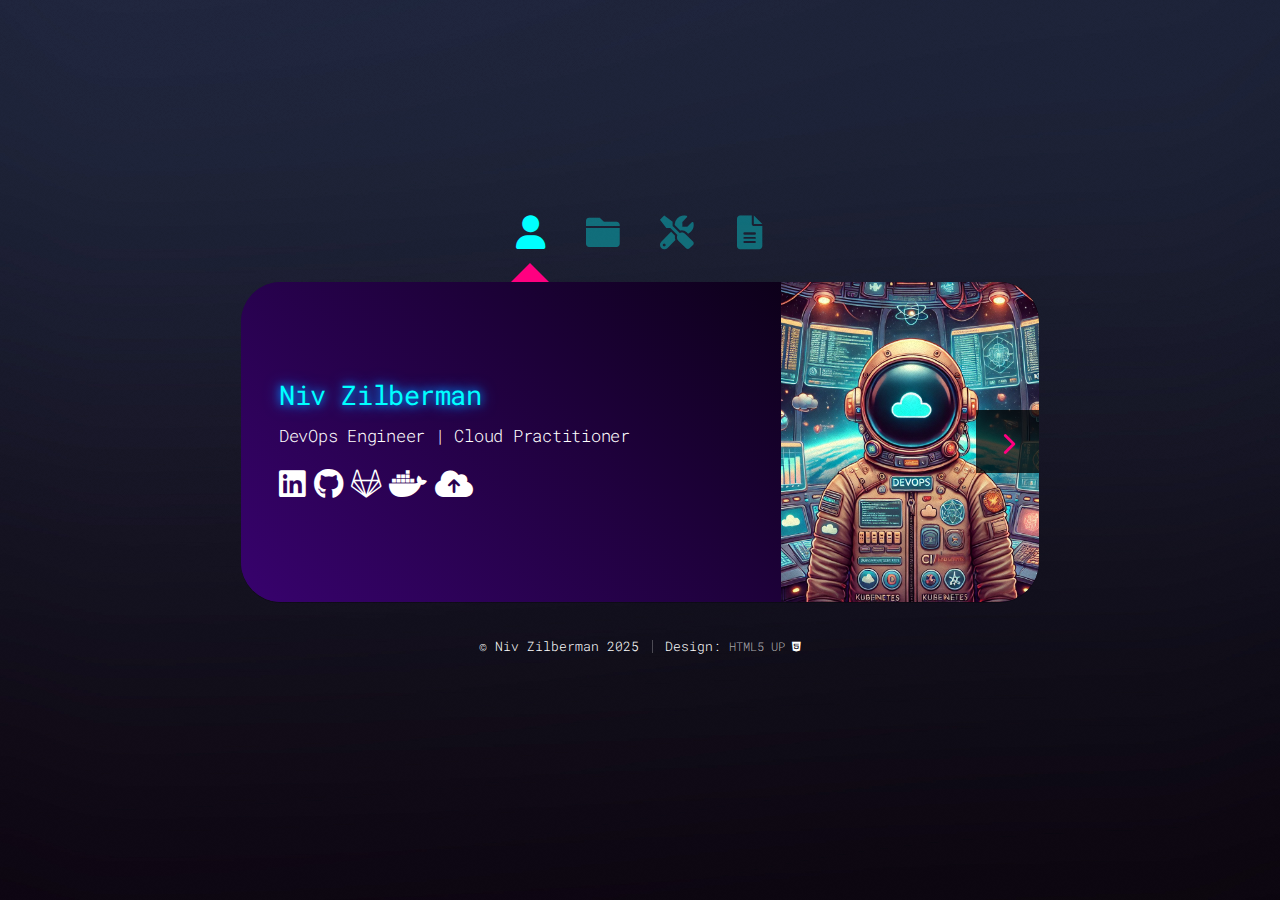
==== commit be3917af: "Update: Jan-17-2025" ====
--- a/index.html
+++ b/index.html
@@ -58,7 +58,7 @@
 									<div class="container">
 									  <div class="project-grid">
 										<div class="project-card">
-										  <h3>InfinityLabs - Final Project</h3>
+										  <h3>InfinityLabs - HDO3</h3>
 										  <p>Fully on-prem architecture with variety of tools and following best practices.</p>
 										  <a href="https://github.com/niv-devops/hdo3-devops" target="_blank">View Project</a>
 										</div>
@@ -83,18 +83,18 @@
 										  <a href="https://github.com/niv-devops/platform_engineering" target="_blank">View Project</a>
 										</div>
 										<div class="project-card">
-										  <h3>Python Lambda Functions API</h3>
+										  <h3>Lambda Functions APIs</h3>
 										  <p>API Website for AWS Lambda functions written in Python.</p>
 										  <a href="https://github.com/niv-devops/python-lambda-api" target="_blank">View Project</a>
 										</div>
 										<div class="project-card">
-										  <h3>Python-MongoDB-Kafka-K8sD</h3>
+										  <h3>Flask-MongoDB-Kafka-K8s</h3>
 										  <p>Flask Python online shopping project using Apache Kafka for communication, MongoDB for data storage, K8's cluster and Helm for deployment.</p>
 										  <a href="https://github.com/niv-devops/python-mongodb-kafka" target="_blank">View Project</a>
 										</div>
 										<div class="project-card">
-										  <h3>EKS - Terraform - Python REST API</h3>
-										  <p>A Python "Hello World" REST API app deployment Amazon EKS cluster through Terraform.</p>
+										  <h3>TF-EKS Python REST API</h3>
+										  <p>A Python "Hello World" REST API app deployment in Amazon EKS cluster through Terraform.</p>
 										  <a href="https://github.com/niv-devops/eks-terraform-python-rest-api" target="_blank">View Project</a>
 										</div>
 										<div class="project-card">
--- a/assets/css/main.css
+++ b/assets/css/main.css
@@ -1573,7 +1573,7 @@
 		  }
 		  .tool {
 			background: linear-gradient(45deg, #00ffff, #8000ff);
-			font-size: 1em;
+			font-size: 1.3em;
 			color: black;
 			font-weight: bold;
 			margin-bottom: 30px;
@@ -1607,17 +1607,20 @@
 			box-shadow: 0 3px 6px rgba(0, 0, 0, 0.3);
 			display: flex;
 			flex-direction: column;
-			font-size: 0.8em;
+			font-size: 1em;
 			justify-content: space-between;
 			backdrop-filter: blur(12px);
 			border: 1px solid rgba(255, 255, 255, 0.2);
 			line-height: 2;
+			align-items: center;
+			text-align: center;
 		  }		  
 		  .project-card h3 {
 			margin-bottom: 5px;
 			color: #ff0080;
 			text-shadow: 0 0 1px #ff0080, 0 0 16px #ff0080;
-			font-size: 1.1em;
+			font-size: 1.3em;
+			align-items: center;
 		  }	  
 		  .project-card a {
 			display: inline-block;
@@ -1629,6 +1632,8 @@
 			border-radius: 30px;
 			line-height: 2.5;
 			text-decoration: none;
+			align-self: center;
+			font-size: 1em;
 		  }	  
 		  .project-card a:hover {
 			background: linear-gradient(45deg, #00ffff, #8000ff);
@@ -2242,7 +2247,7 @@
 
 					#main > .panel.intro header p {
 						letter-spacing: -0.015em;
-						font-size: 1em;
+						font-size: 1.1em;
 						margin: 0.5em 0 1em 0;
 						color: white;
 					}
@@ -2292,7 +2297,7 @@
 		color: rgba(255, 255, 255, 0.45);
 		text-align: center;
 		padding: 2em 0 0 0;
-		font-size: 0.75em;
+		font-size: 0.8em;
 	}
 
 		#footer a {
